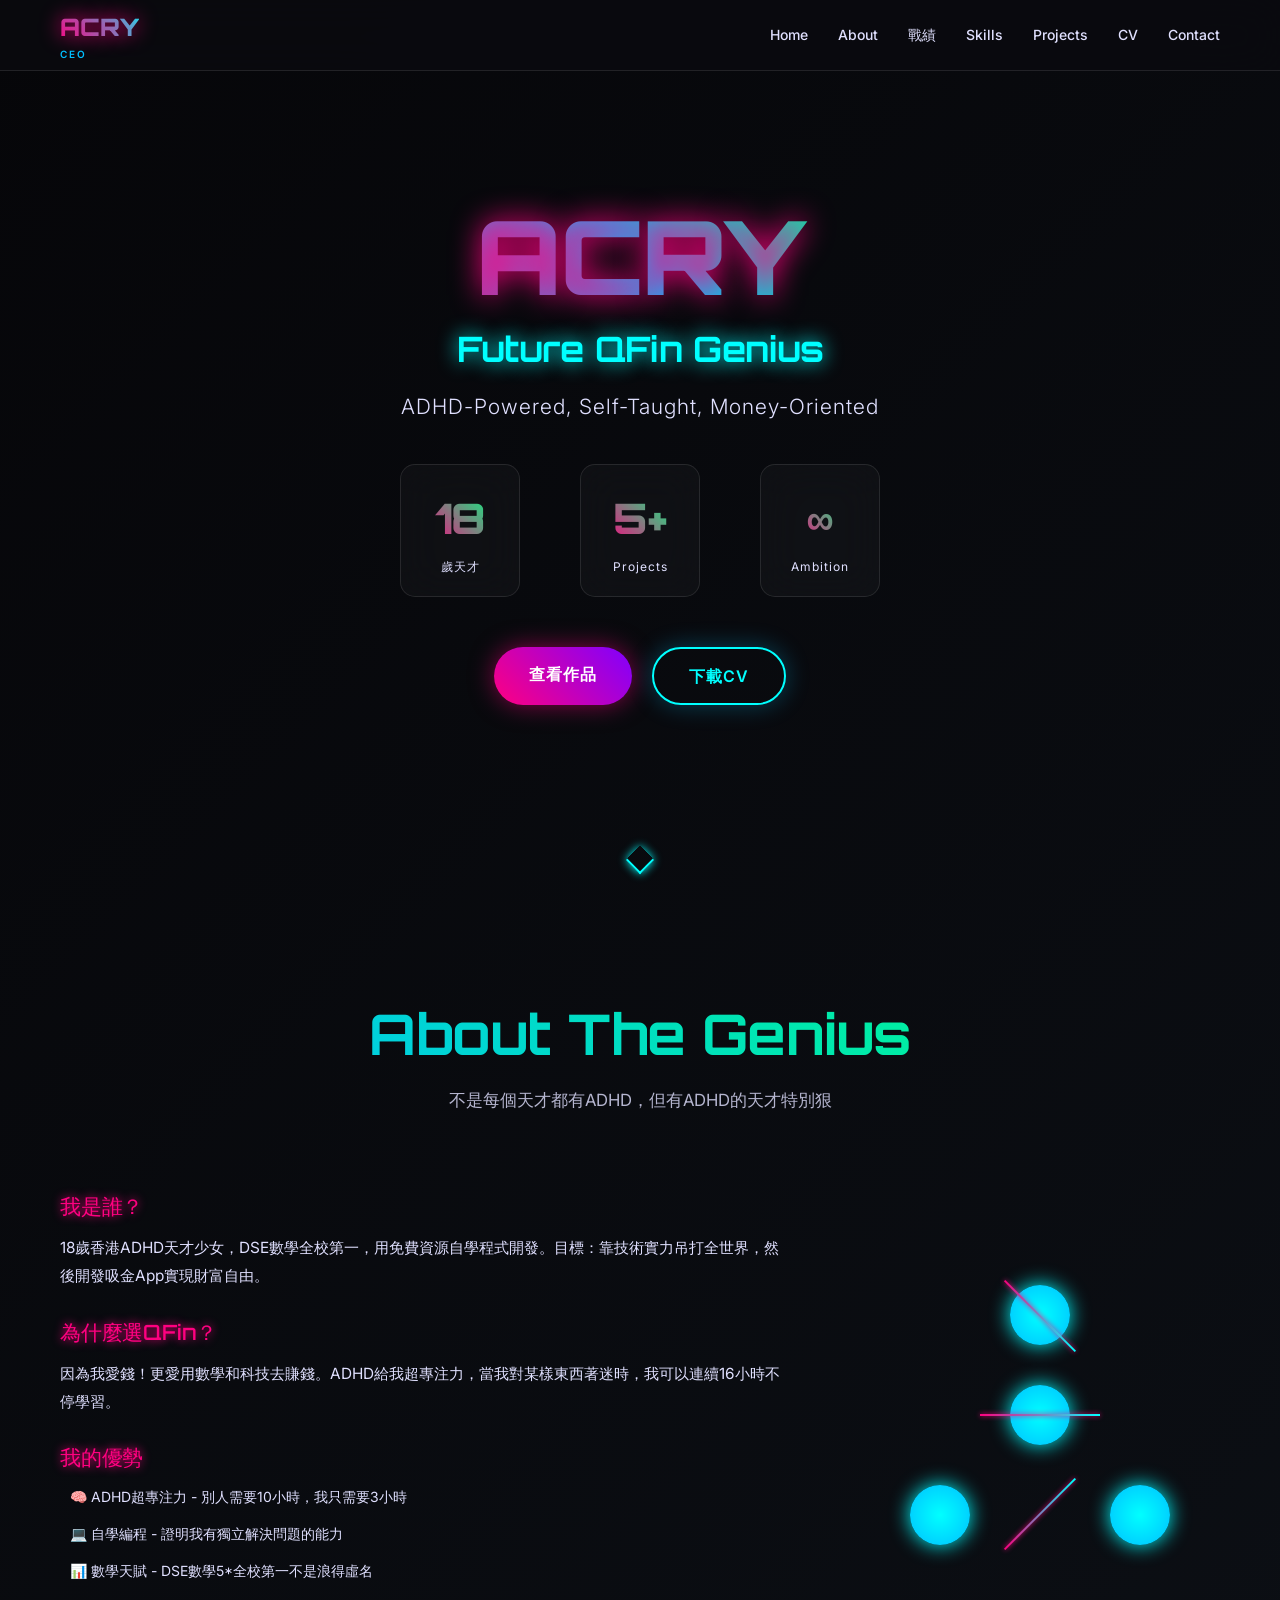
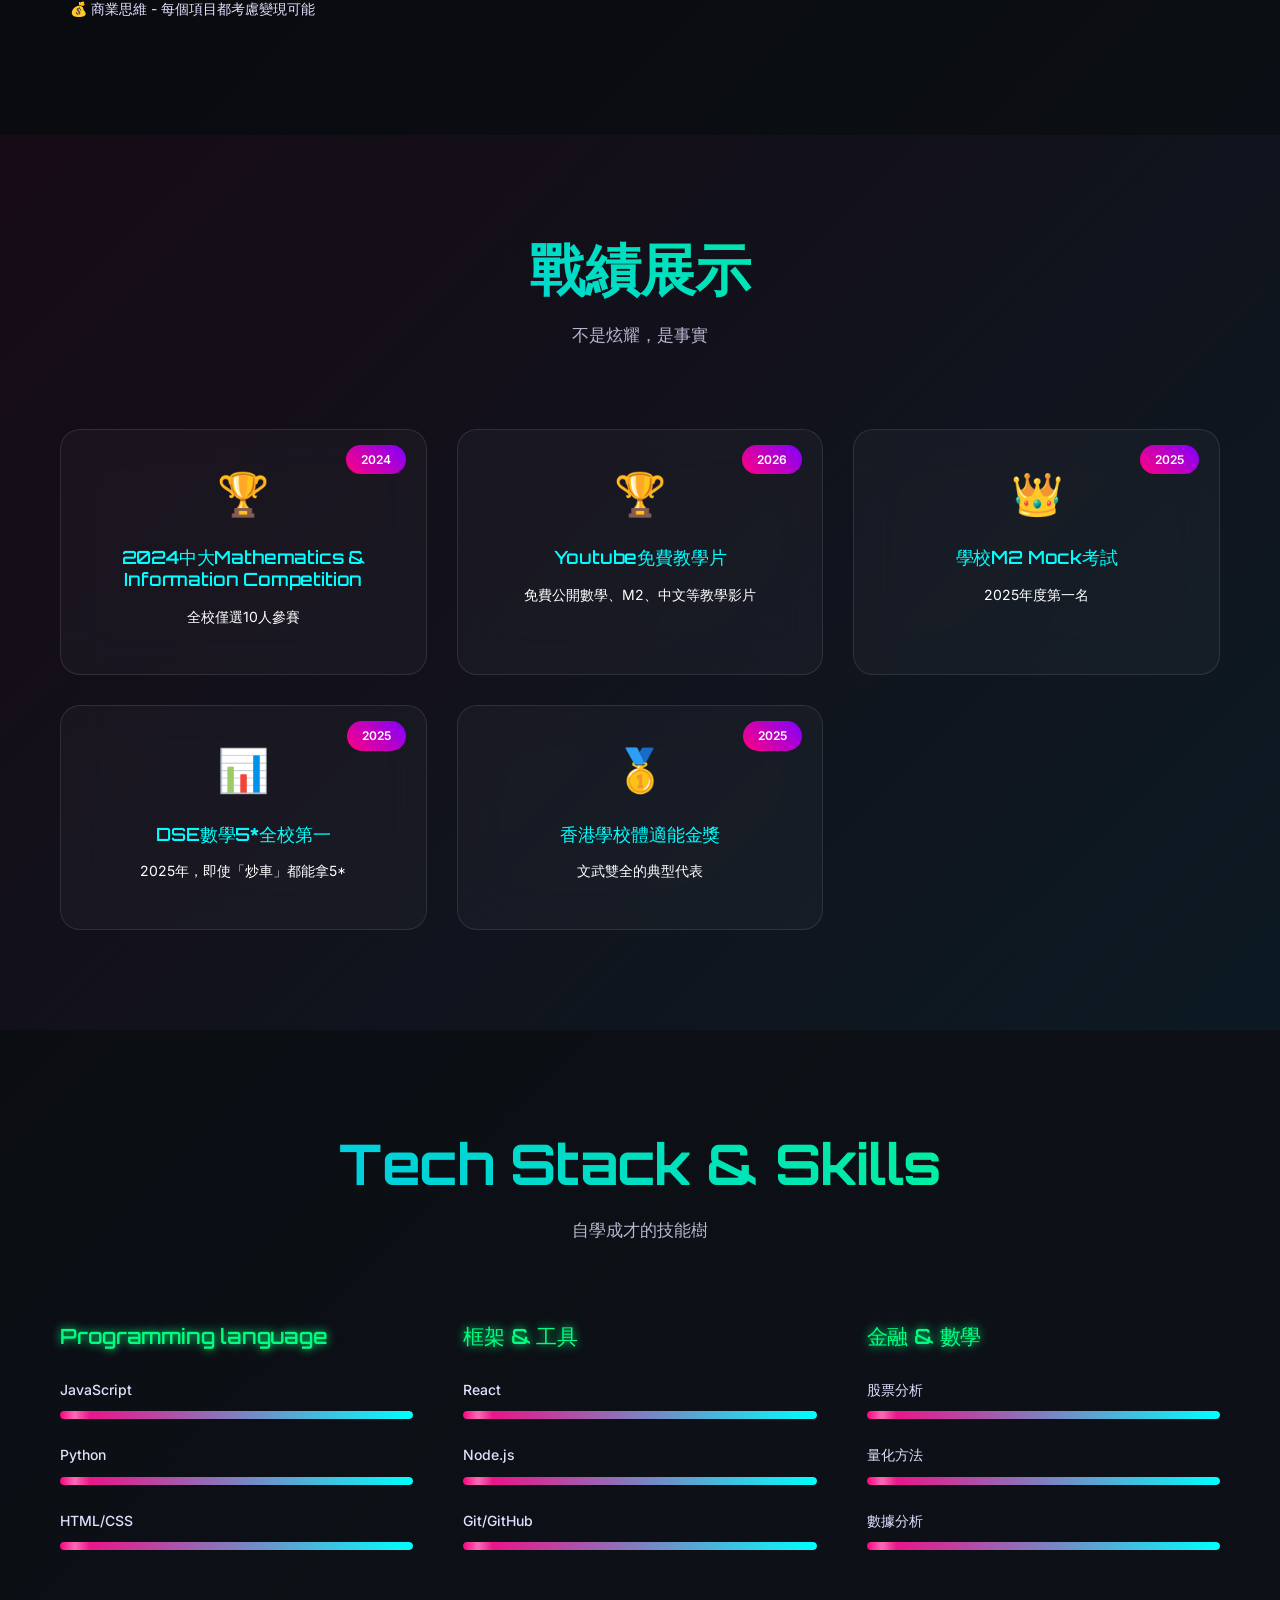
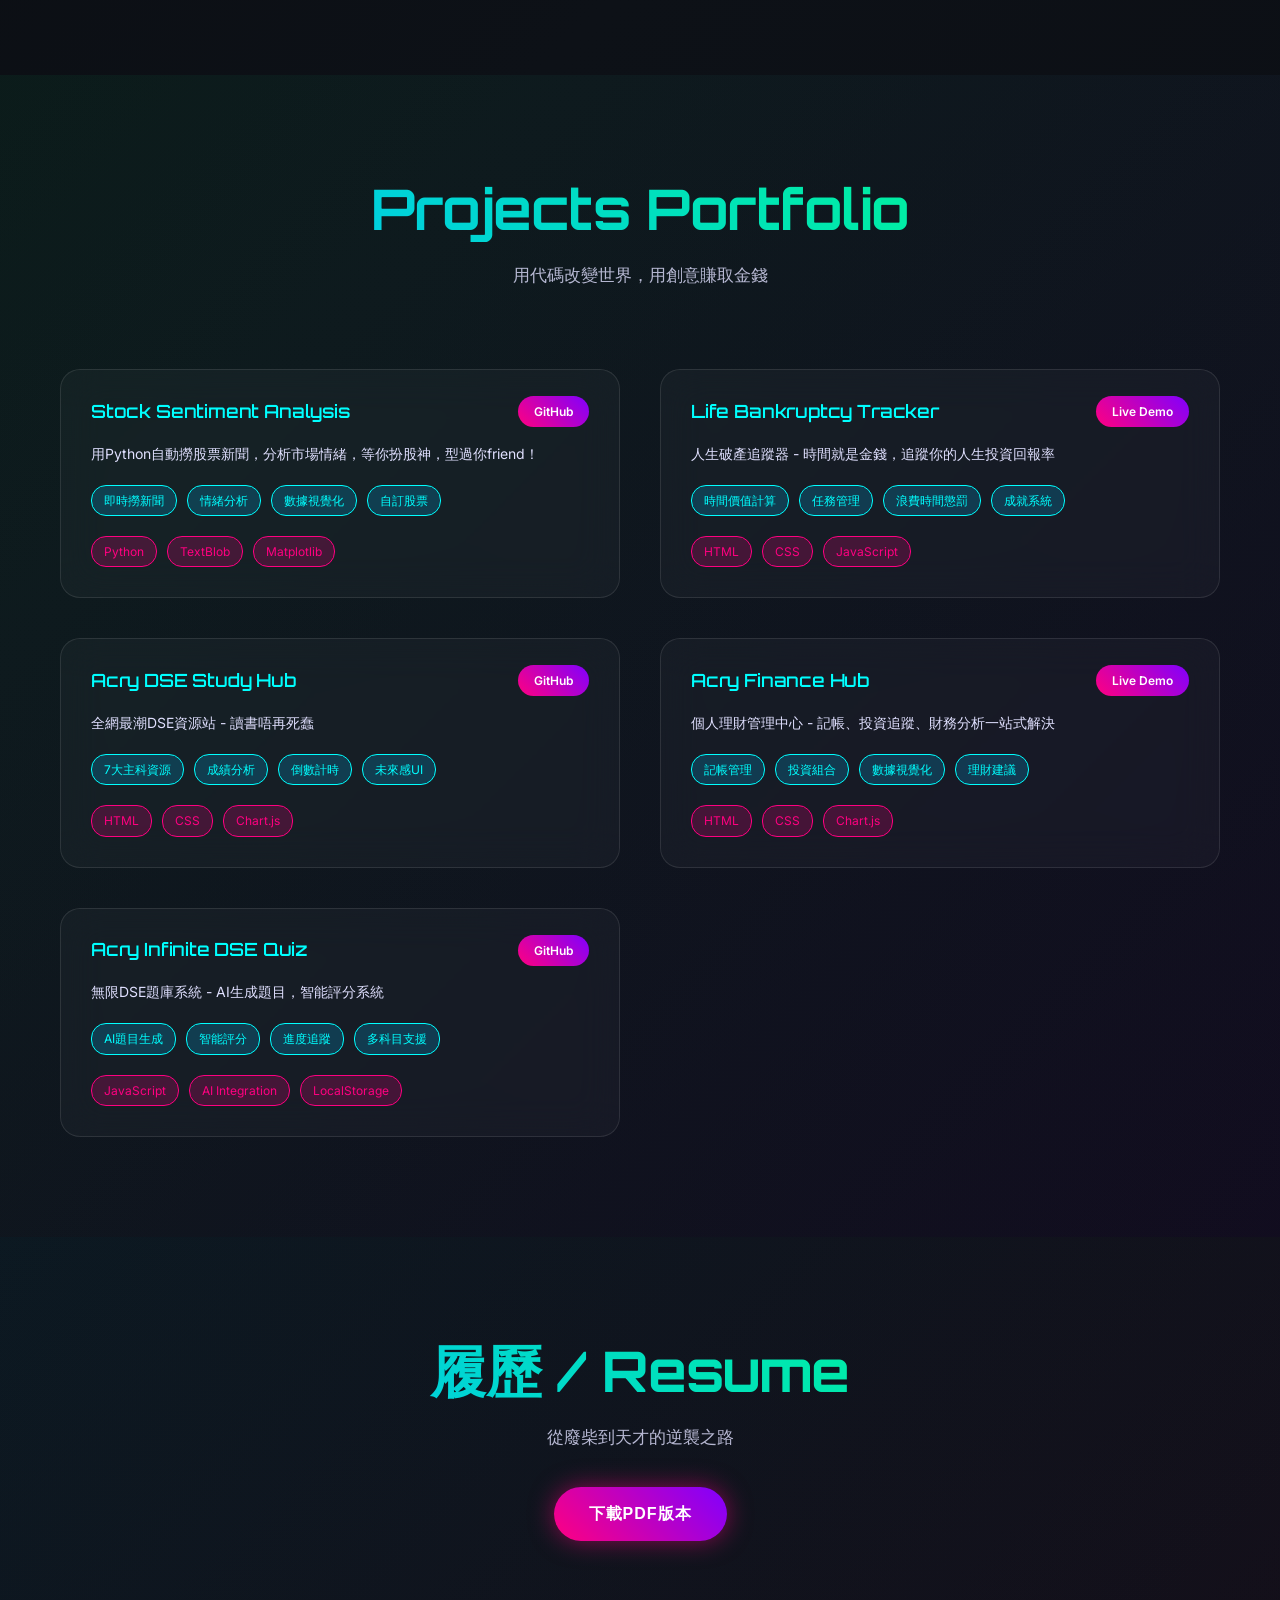
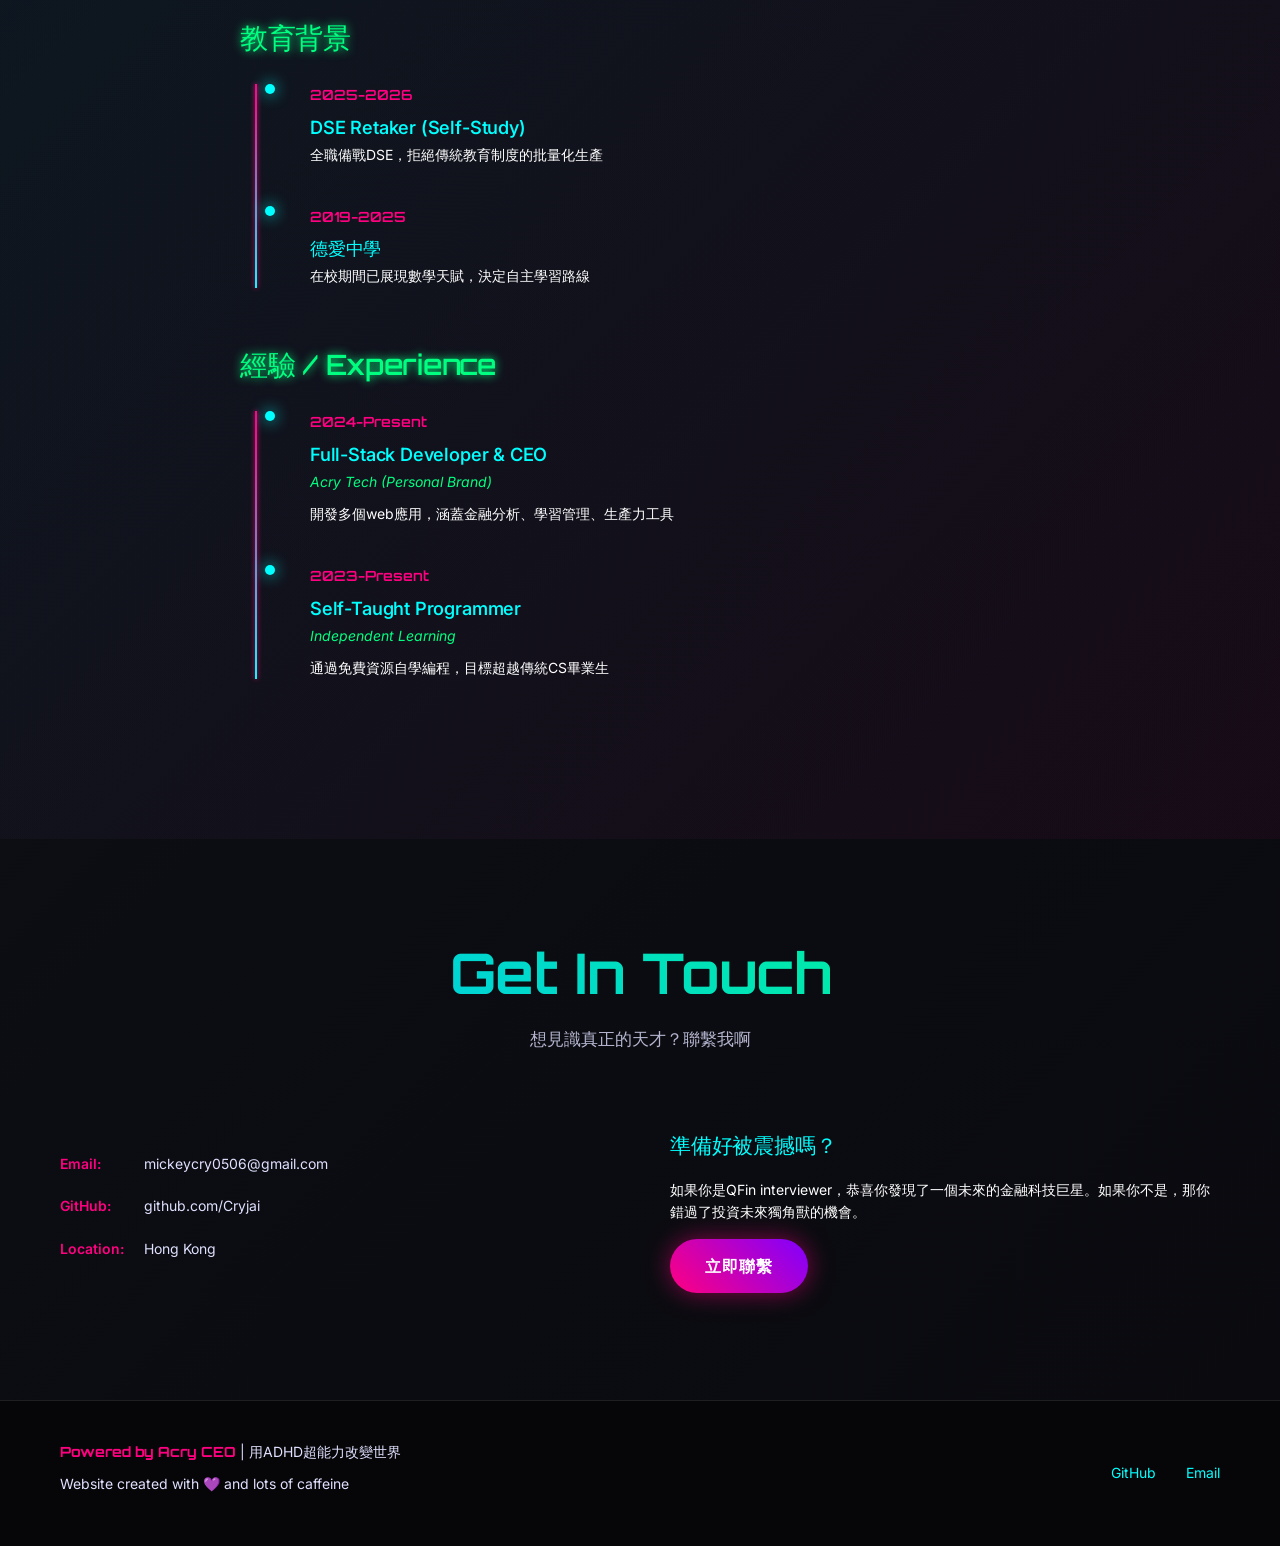
==== index.html @ 2b036c9c "Update index.html" ====
<!DOCTYPE html>
<html lang="zh-HK">
<head>
    <meta charset="UTF-8">
    <meta name="viewport" content="width=device-width, initial-scale=1.0">
    <title>Acry Cheng - M2 Calculus | QFin Genius | ADHD | polymath Portfolio</title>
    <link rel="stylesheet" href="style.css">
    <link href="https://fonts.googleapis.com/css2?family=Orbitron:wght@400;700;900&family=Inter:wght@300;400;500;600;700&display=swap" rel="stylesheet">
</head>
<body>
    <!-- Navigation -->
    <nav class="nav" id="nav">
        <div class="nav-container">
            <div class="nav-logo">
                <span class="logo-text">ACRY</span>
                <span class="logo-subtitle">CEO</span>
            </div>
            <ul class="nav-menu" id="nav-menu">
                <li><a href="#home" class="nav-link">Home</a></li>
                <li><a href="#about" class="nav-link">About</a></li>
                <li><a href="#achievements" class="nav-link">戰績</a></li>
                <li><a href="#skills" class="nav-link">Skills</a></li>
                <li><a href="#projects" class="nav-link">Projects</a></li>
                <li><a href="#cv" class="nav-link">CV</a></li>
                <li><a href="#contact" class="nav-link">Contact</a></li>
            </ul>
            <div class="hamburger" id="hamburger">
                <span></span>
                <span></span>
                <span></span>
            </div>
        </div>
    </nav>

    <!-- Hero Section -->
    <section id="home" class="hero">
        <div class="hero-background">
            <div class="matrix-bg" id="matrix-bg"></div>
            <div class="glow-orb glow-orb-1"></div>
            <div class="glow-orb glow-orb-2"></div>
            <div class="glow-orb glow-orb-3"></div>
        </div>
        <div class="hero-content">
            <h1 class="hero-title">
                <span class="title-line">ACRY</span>
                <span class="title-subtitle">Future QFin Genius</span>
            </h1>
            <p class="hero-subtitle">ADHD-Powered, Self-Taught, Money-Oriented</p>
            <div class="hero-stats">
                <div class="stat">
                    <span class="stat-number">18</span>
                    <span class="stat-label">歲天才</span>
                </div>
                <div class="stat">
                    <span class="stat-number">5+</span>
                    <span class="stat-label">Projects</span>
                </div>
                <div class="stat">
                    <span class="stat-number">∞</span>
                    <span class="stat-label">Ambition</span>
                </div>
            </div>
            <div class="hero-cta">
                <a href="#projects" class="btn btn-primary">查看作品</a>
                <a href="#cv" class="btn btn-secondary">下載CV</a>
            </div>
        </div>
        <div class="scroll-indicator">
            <div class="scroll-arrow"></div>
        </div>
    </section>

    <!-- About Me Section -->
    <section id="about" class="about">
        <div class="container">
            <div class="section-header">
                <h2 class="section-title">About The Genius</h2>
                <p class="section-subtitle">不是每個天才都有ADHD，但有ADHD的天才特別狠</p>
            </div>
            <div class="about-grid">
                <div class="about-text">
                    <h3>我是誰？</h3>
                    <p>18歲香港ADHD天才少女，DSE數學全校第一，用免費資源自學程式開發。目標：靠技術實力吊打全世界，然後開發吸金App實現財富自由。</p>
                    
                    <h3>為什麼選QFin？</h3>
                    <p>因為我愛錢！更愛用數學和科技去賺錢。ADHD給我超專注力，當我對某樣東西著迷時，我可以連續16小時不停學習。</p>
                    
                    <h3>我的優勢</h3>
                    <ul class="advantage-list">
                        <li>🧠 ADHD超專注力 - 別人需要10小時，我只需要3小時</li>
                        <li>💻 自學編程 - 證明我有獨立解決問題的能力</li>
                        <li>📊 數學天賦 - DSE數學5*全校第一不是浪得虛名</li>
                        <li>💰 商業思維 - 每個項目都考慮變現可能</li>
                    </ul>
                </div>
                <div class="about-visual">
                    <div class="neural-network">
                        <div class="node node-1"></div>
                        <div class="node node-2"></div>
                        <div class="node node-3"></div>
                        <div class="node node-4"></div>
                        <div class="connection con-1"></div>
                        <div class="connection con-2"></div>
                        <div class="connection con-3"></div>
                    </div>
                </div>
            </div>
        </div>
    </section>

    <!-- Achievements Section -->
    <section id="achievements" class="achievements">
        <div class="container">
            <div class="section-header">
                <h2 class="section-title">戰績展示</h2>
                <p class="section-subtitle">不是炫耀，是事實</p>
            </div>
            <div class="achievements-grid">
                <div class="achievement-card">
                    <div class="achievement-icon">🏆</div>
                    <h3>2024中大Mathematics & Information Competition</h3>
                    <p>全校僅選10人參賽</p>
                    <span class="achievement-year">2024</span>
                </div>
<div class="achievement-card">
                    <div class="achievement-icon">🏆</div>
                    <h3>Youtube免費教學片</h3>
                    <p>免費公開數學、M2、中文等教學影片</p>
                    <span class="achievement-year">2026</span>
                </div>
                <div class="achievement-card">
                    <div class="achievement-icon">👑</div>
                    <h3>學校M2 Mock考試</h3>
                    <p>2025年度第一名</p>
                    <span class="achievement-year">2025</span>
                </div>
                <div class="achievement-card">
                    <div class="achievement-icon">📊</div>
                    <h3>DSE數學5*全校第一</h3>
                    <p>2025年，即使「炒車」都能拿5*</p>
                    <span class="achievement-year">2025</span>
                </div>
                <div class="achievement-card">
                    <div class="achievement-icon">🥇</div>
                    <h3>香港學校體適能金獎</h3>
                    <p>文武雙全的典型代表</p>
                    <span class="achievement-year">2025</span>
                </div>
            </div>
        </div>
    </section>

    <!-- Skills Section -->
    <section id="skills" class="skills">
        <div class="container">
            <div class="section-header">
                <h2 class="section-title">Tech Stack & Skills</h2>
                <p class="section-subtitle">自學成才的技能樹</p>
            </div>
            <div class="skills-grid">
                <div class="skill-category">
                    <h3>Programming language</h3>
                    <div class="skill-list">
                        <div class="skill-item">
                            <span class="skill-name">JavaScript</span>
                            <div class="skill-bar">
                                <div class="skill-progress" data-progress="90"></div>
                            </div>
                        </div>
                        <div class="skill-item">
                            <span class="skill-name">Python</span>
                            <div class="skill-bar">
                                <div class="skill-progress" data-progress="85"></div>
                            </div>
                        </div>
                        <div class="skill-item">
                            <span class="skill-name">HTML/CSS</span>
                            <div class="skill-bar">
                                <div class="skill-progress" data-progress="95"></div>
                            </div>
                        </div>
                    </div>
                </div>
                <div class="skill-category">
                    <h3>框架 & 工具</h3>
                    <div class="skill-list">
                        <div class="skill-item">
                            <span class="skill-name">React</span>
                            <div class="skill-bar">
                                <div class="skill-progress" data-progress="80"></div>
                            </div>
                        </div>
                        <div class="skill-item">
                            <span class="skill-name">Node.js</span>
                            <div class="skill-bar">
                                <div class="skill-progress" data-progress="75"></div>
                            </div>
                        </div>
                        <div class="skill-item">
                            <span class="skill-name">Git/GitHub</span>
                            <div class="skill-bar">
                                <div class="skill-progress" data-progress="90"></div>
                            </div>
                        </div>
                    </div>
                </div>
                <div class="skill-category">
                    <h3>金融 & 數學</h3>
                    <div class="skill-list">
                        <div class="skill-item">
                            <span class="skill-name">股票分析</span>
                            <div class="skill-bar">
                                <div class="skill-progress" data-progress="85"></div>
                            </div>
                        </div>
                        <div class="skill-item">
                            <span class="skill-name">量化方法</span>
                            <div class="skill-bar">
                                <div class="skill-progress" data-progress="80"></div>
                            </div>
                        </div>
                        <div class="skill-item">
                            <span class="skill-name">數據分析</span>
                            <div class="skill-bar">
                                <div class="skill-progress" data-progress="88"></div>
                            </div>
                        </div>
                    </div>
                </div>
            </div>
        </div>
    </section>

    <!-- Projects Section -->
    <section id="projects" class="projects">
        <div class="container">
            <div class="section-header">
                <h2 class="section-title">Projects Portfolio</h2>
                <p class="section-subtitle">用代碼改變世界，用創意賺取金錢</p>
            </div>
            <div class="projects-grid">
                <div class="project-card">
                    <div class="project-header">
                        <h3>Stock Sentiment Analysis</h3>
                        <div class="project-links">
                            <a href="https://github.com/Cryjai/stock-sentiment-analysis" target="_blank" class="project-link">GitHub</a>
                        </div>
                    </div>
                    <p class="project-description">用Python自動撈股票新聞，分析市場情緒，等你扮股神，型過你friend！</p>
                    <div class="project-features">
                        <span class="feature">即時撈新聞</span>
                        <span class="feature">情緒分析</span>
                        <span class="feature">數據視覺化</span>
                        <span class="feature">自訂股票</span>
                    </div>
                    <div class="project-tech">
                        <span class="tech-tag">Python</span>
                        <span class="tech-tag">TextBlob</span>
                        <span class="tech-tag">Matplotlib</span>
                    </div>
                </div>

                <div class="project-card">
                    <div class="project-header">
                        <h3>Life Bankruptcy Tracker</h3>
                        <div class="project-links">
                            <a href="https://cryjai.github.io/life-bankruptcy-trackor/" target="_blank" class="project-link">Live Demo</a>
                        </div>
                    </div>
                    <p class="project-description">人生破產追蹤器 - 時間就是金錢，追蹤你的人生投資回報率</p>
                    <div class="project-features">
                        <span class="feature">時間價值計算</span>
                        <span class="feature">任務管理</span>
                        <span class="feature">浪費時間懲罰</span>
                        <span class="feature">成就系統</span>
                    </div>
                    <div class="project-tech">
                        <span class="tech-tag">HTML</span>
                        <span class="tech-tag">CSS</span>
                        <span class="tech-tag">JavaScript</span>
                    </div>
                </div>

                <div class="project-card">
                    <div class="project-header">
                        <h3>Acry DSE Study Hub</h3>
                        <div class="project-links">
                            <a href="https://github.com/Cryjai/banana-mood/" target="_blank" class="project-link">GitHub</a>
                        </div>
                    </div>
                    <p class="project-description">全網最潮DSE資源站 - 讀書唔再死蠢</p>
                    <div class="project-features">
                        <span class="feature">7大主科資源</span>
                        <span class="feature">成績分析</span>
                        <span class="feature">倒數計時</span>
                        <span class="feature">未來感UI</span>
                    </div>
                    <div class="project-tech">
                        <span class="tech-tag">HTML</span>
                        <span class="tech-tag">CSS</span>
                        <span class="tech-tag">Chart.js</span>
                    </div>
                </div>

                <div class="project-card">
                    <div class="project-header">
                        <h3>Acry Finance Hub</h3>
                        <div class="project-links">
                            <a href="https://cryjai.github.io/acry-finance-hub/#" target="_blank" class="project-link">Live Demo</a>
                        </div>
                    </div>
                    <p class="project-description">個人理財管理中心 - 記帳、投資追蹤、財務分析一站式解決</p>
                    <div class="project-features">
                        <span class="feature">記帳管理</span>
                        <span class="feature">投資組合</span>
                        <span class="feature">數據視覺化</span>
                        <span class="feature">理財建議</span>
                    </div>
                    <div class="project-tech">
                        <span class="tech-tag">HTML</span>
                        <span class="tech-tag">CSS</span>
                        <span class="tech-tag">Chart.js</span>
                    </div>
                </div>

                <div class="project-card">
                    <div class="project-header">
                        <h3>Acry Infinite DSE Quiz</h3>
                        <div class="project-links">
                            <a href="https://github.com/Cryjai/acry-infinite-dse-quiz" target="_blank" class="project-link">GitHub</a>
                        </div>
                    </div>
                    <p class="project-description">無限DSE題庫系統 - AI生成題目，智能評分系統</p>
                    <div class="project-features">
                        <span class="feature">AI題目生成</span>
                        <span class="feature">智能評分</span>
                        <span class="feature">進度追蹤</span>
                        <span class="feature">多科目支援</span>
                    </div>
                    <div class="project-tech">
                        <span class="tech-tag">JavaScript</span>
                        <span class="tech-tag">AI Integration</span>
                        <span class="tech-tag">LocalStorage</span>
                    </div>
                </div>
            </div>
        </div>
    </section>

    <!-- CV Section -->
    <section id="cv" class="cv">
        <div class="container">
            <div class="section-header">
                <h2 class="section-title">履歷 / Resume</h2>
                <p class="section-subtitle">從廢柴到天才的逆襲之路</p>
                <button class="btn btn-primary download-cv">下載PDF版本</button>
            </div>
            <div class="cv-content">
                <div class="cv-section">
                    <h3>教育背景</h3>
                    <div class="timeline">
                        <div class="timeline-item">
                            <div class="timeline-date">2025-2026</div>
                            <div class="timeline-content">
                                <h4>DSE Retaker (Self-Study)</h4>
                                <p>全職備戰DSE，拒絕傳統教育制度的批量化生產</p>
                            </div>
                        </div>
                        <div class="timeline-item">
                            <div class="timeline-date">2019-2025</div>
                            <div class="timeline-content">
                                <h4>德愛中學</h4>
                                <p>在校期間已展現數學天賦，決定自主學習路線</p>
                            </div>
                        </div>
                    </div>
                </div>

                <div class="cv-section">
                    <h3>經驗 / Experience</h3>
                    <div class="timeline">
                        <div class="timeline-item">
                            <div class="timeline-date">2024-Present</div>
                            <div class="timeline-content">
                                <h4>Full-Stack Developer & CEO</h4>
                                <p class="company">Acry Tech (Personal Brand)</p>
                                <p>開發多個web應用，涵蓋金融分析、學習管理、生產力工具</p>
                            </div>
                        </div>
                        <div class="timeline-item">
                            <div class="timeline-date">2023-Present</div>
                            <div class="timeline-content">
                                <h4>Self-Taught Programmer</h4>
                                <p class="company">Independent Learning</p>
                                <p>通過免費資源自學編程，目標超越傳統CS畢業生</p>
                            </div>
                        </div>
                    </div>
                </div>
            </div>
        </div>
    </section>

    <!-- Contact Section -->
    <section id="contact" class="contact">
        <div class="container">
            <div class="section-header">
                <h2 class="section-title">Get In Touch</h2>
                <p class="section-subtitle">想見識真正的天才？聯繫我啊</p>
            </div>
            <div class="contact-content">
                <div class="contact-info">
                    <div class="contact-item">
                        <span class="contact-label">Email:</span>
                        <a href="mailto:mickeycry0506@gmail.com" class="contact-value">mickeycry0506@gmail.com</a>
                    </div>
                    <div class="contact-item">
                        <span class="contact-label">GitHub:</span>
                        <a href="https://github.com/Cryjai" target="_blank" class="contact-value">github.com/Cryjai</a>
                    </div>
                    <div class="contact-item">
                        <span class="contact-label">Location:</span>
                        <span class="contact-value">Hong Kong</span>
                    </div>
                </div>
                <div class="contact-cta">
                    <h3>準備好被震撼嗎？</h3>
                    <p>如果你是QFin interviewer，恭喜你發現了一個未來的金融科技巨星。如果你不是，那你錯過了投資未來獨角獸的機會。</p>
                    <a href="mailto:mickeycry0506@gmail.com" class="btn btn-primary">立即聯繫</a>
                </div>
            </div>
        </div>
    </section>

    <!-- Footer -->
    <footer class="footer">
        <div class="container">
            <div class="footer-content">
                <div class="footer-text">
                    <p><strong>Powered by Acry CEO</strong> | 用ADHD超能力改變世界</p>
                    <p>Website created with 💜 and lots of caffeine</p>
                </div>
                <div class="footer-links">
                    <a href="https://github.com/Cryjai" target="_blank">GitHub</a>
                    <a href="mailto:mickeycry0506@gmail.com">Email</a>
                </div>
            </div>
        </div>
    </footer>

    <script src="app.js"></script>
</body>
</html>
---- style.css ----
:root {
  /* Primitive Color Tokens */
  --color-white: rgba(255, 255, 255, 1);
  --color-black: rgba(0, 0, 0, 1);
  --color-cream-50: rgba(252, 252, 249, 1);
  --color-cream-100: rgba(255, 255, 253, 1);
  --color-gray-200: rgba(245, 245, 245, 1);
  --color-gray-300: rgba(167, 169, 169, 1);
  --color-gray-400: rgba(119, 124, 124, 1);
  --color-slate-500: rgba(98, 108, 113, 1);
  --color-brown-600: rgba(94, 82, 64, 1);
  --color-charcoal-700: rgba(31, 33, 33, 1);
  --color-charcoal-800: rgba(38, 40, 40, 1);
  --color-slate-900: rgba(19, 52, 59, 1);
  --color-teal-300: rgba(50, 184, 198, 1);
  --color-teal-400: rgba(45, 166, 178, 1);
  --color-teal-500: rgba(33, 128, 141, 1);
  --color-teal-600: rgba(29, 116, 128, 1);
  --color-teal-700: rgba(26, 104, 115, 1);
  --color-teal-800: rgba(41, 150, 161, 1);
  --color-red-400: rgba(255, 84, 89, 1);
  --color-red-500: rgba(192, 21, 47, 1);
  --color-orange-400: rgba(230, 129, 97, 1);
  --color-orange-500: rgba(168, 75, 47, 1);

  /* RGB versions for opacity control */
  --color-brown-600-rgb: 94, 82, 64;
  --color-teal-500-rgb: 33, 128, 141;
  --color-slate-900-rgb: 19, 52, 59;
  --color-slate-500-rgb: 98, 108, 113;
  --color-red-500-rgb: 192, 21, 47;
  --color-red-400-rgb: 255, 84, 89;
  --color-orange-500-rgb: 168, 75, 47;
  --color-orange-400-rgb: 230, 129, 97;

  /* Background color tokens (Light Mode) */
  --color-bg-1: rgba(59, 130, 246, 0.08); /* Light blue */
  --color-bg-2: rgba(245, 158, 11, 0.08); /* Light yellow */
  --color-bg-3: rgba(34, 197, 94, 0.08); /* Light green */
  --color-bg-4: rgba(239, 68, 68, 0.08); /* Light red */
  --color-bg-5: rgba(147, 51, 234, 0.08); /* Light purple */
  --color-bg-6: rgba(249, 115, 22, 0.08); /* Light orange */
  --color-bg-7: rgba(236, 72, 153, 0.08); /* Light pink */
  --color-bg-8: rgba(6, 182, 212, 0.08); /* Light cyan */

  /* Semantic Color Tokens (Light Mode) */
  --color-background: var(--color-cream-50);
  --color-surface: var(--color-cream-100);
  --color-text: var(--color-slate-900);
  --color-text-secondary: var(--color-slate-500);
  --color-primary: var(--color-teal-500);
  --color-primary-hover: var(--color-teal-600);
  --color-primary-active: var(--color-teal-700);
  --color-secondary: rgba(var(--color-brown-600-rgb), 0.12);
  --color-secondary-hover: rgba(var(--color-brown-600-rgb), 0.2);
  --color-secondary-active: rgba(var(--color-brown-600-rgb), 0.25);
  --color-border: rgba(var(--color-brown-600-rgb), 0.2);
  --color-btn-primary-text: var(--color-cream-50);
  --color-card-border: rgba(var(--color-brown-600-rgb), 0.12);
  --color-card-border-inner: rgba(var(--color-brown-600-rgb), 0.12);
  --color-error: var(--color-red-500);
  --color-success: var(--color-teal-500);
  --color-warning: var(--color-orange-500);
  --color-info: var(--color-slate-500);
  --color-focus-ring: rgba(var(--color-teal-500-rgb), 0.4);
  --color-select-caret: rgba(var(--color-slate-900-rgb), 0.8);

  /* Common style patterns */
  --focus-ring: 0 0 0 3px var(--color-focus-ring);
  --focus-outline: 2px solid var(--color-primary);
  --status-bg-opacity: 0.15;
  --status-border-opacity: 0.25;
  --select-caret-light: url("data:image/svg+xml,%3Csvg xmlns='http://www.w3.org/2000/svg' width='16' height='16' viewBox='0 0 24 24' fill='none' stroke='%23134252' stroke-width='2' stroke-linecap='round' stroke-linejoin='round'%3E%3Cpolyline points='6 9 12 15 18 9'%3E%3C/polyline%3E%3C/svg%3E");
  --select-caret-dark: url("data:image/svg+xml,%3Csvg xmlns='http://www.w3.org/2000/svg' width='16' height='16' viewBox='0 0 24 24' fill='none' stroke='%23f5f5f5' stroke-width='2' stroke-linecap='round' stroke-linejoin='round'%3E%3Cpolyline points='6 9 12 15 18 9'%3E%3C/polyline%3E%3C/svg%3E");

  /* RGB versions for opacity control */
  --color-success-rgb: 33, 128, 141;
  --color-error-rgb: 192, 21, 47;
  --color-warning-rgb: 168, 75, 47;
  --color-info-rgb: 98, 108, 113;

  /* Typography */
  --font-family-base: "FKGroteskNeue", "Geist", "Inter", -apple-system,
    BlinkMacSystemFont, "Segoe UI", Roboto, sans-serif;
  --font-family-mono: "Berkeley Mono", ui-monospace, SFMono-Regular, Menlo,
    Monaco, Consolas, monospace;
  --font-size-xs: 11px;
  --font-size-sm: 12px;
  --font-size-base: 14px;
  --font-size-md: 14px;
  --font-size-lg: 16px;
  --font-size-xl: 18px;
  --font-size-2xl: 20px;
  --font-size-3xl: 24px;
  --font-size-4xl: 30px;
  --font-weight-normal: 400;
  --font-weight-medium: 500;
  --font-weight-semibold: 550;
  --font-weight-bold: 600;
  --line-height-tight: 1.2;
  --line-height-normal: 1.5;
  --letter-spacing-tight: -0.01em;

  /* Spacing */
  --space-0: 0;
  --space-1: 1px;
  --space-2: 2px;
  --space-4: 4px;
  --space-6: 6px;
  --space-8: 8px;
  --space-10: 10px;
  --space-12: 12px;
  --space-16: 16px;
  --space-20: 20px;
  --space-24: 24px;
  --space-32: 32px;

  /* Border Radius */
  --radius-sm: 6px;
  --radius-base: 8px;
  --radius-md: 10px;
  --radius-lg: 12px;
  --radius-full: 9999px;

  /* Shadows */
  --shadow-xs: 0 1px 2px rgba(0, 0, 0, 0.02);
  --shadow-sm: 0 1px 3px rgba(0, 0, 0, 0.04), 0 1px 2px rgba(0, 0, 0, 0.02);
  --shadow-md: 0 4px 6px -1px rgba(0, 0, 0, 0.04),
    0 2px 4px -1px rgba(0, 0, 0, 0.02);
  --shadow-lg: 0 10px 15px -3px rgba(0, 0, 0, 0.04),
    0 4px 6px -2px rgba(0, 0, 0, 0.02);
  --shadow-inset-sm: inset 0 1px 0 rgba(255, 255, 255, 0.15),
    inset 0 -1px 0 rgba(0, 0, 0, 0.03);

  /* Animation */
  --duration-fast: 150ms;
  --duration-normal: 250ms;
  --ease-standard: cubic-bezier(0.16, 1, 0.3, 1);

  /* Layout */
  --container-sm: 640px;
  --container-md: 768px;
  --container-lg: 1024px;
  --container-xl: 1280px;
}

/* Dark mode colors */
@media (prefers-color-scheme: dark) {
  :root {
    /* RGB versions for opacity control (Dark Mode) */
    --color-gray-400-rgb: 119, 124, 124;
    --color-teal-300-rgb: 50, 184, 198;
    --color-gray-300-rgb: 167, 169, 169;
    --color-gray-200-rgb: 245, 245, 245;

    /* Background color tokens (Dark Mode) */
    --color-bg-1: rgba(29, 78, 216, 0.15); /* Dark blue */
    --color-bg-2: rgba(180, 83, 9, 0.15); /* Dark yellow */
    --color-bg-3: rgba(21, 128, 61, 0.15); /* Dark green */
    --color-bg-4: rgba(185, 28, 28, 0.15); /* Dark red */
    --color-bg-5: rgba(107, 33, 168, 0.15); /* Dark purple */
    --color-bg-6: rgba(194, 65, 12, 0.15); /* Dark orange */
    --color-bg-7: rgba(190, 24, 93, 0.15); /* Dark pink */
    --color-bg-8: rgba(8, 145, 178, 0.15); /* Dark cyan */

    /* Semantic Color Tokens (Dark Mode) */
    --color-background: var(--color-charcoal-700);
    --color-surface: var(--color-charcoal-800);
    --color-text: var(--color-gray-200);
    --color-text-secondary: rgba(var(--color-gray-300-rgb), 0.7);
    --color-primary: var(--color-teal-300);
    --color-primary-hover: var(--color-teal-400);
    --color-primary-active: var(--color-teal-800);
    --color-secondary: rgba(var(--color-gray-400-rgb), 0.15);
    --color-secondary-hover: rgba(var(--color-gray-400-rgb), 0.25);
    --color-secondary-active: rgba(var(--color-gray-400-rgb), 0.3);
    --color-border: rgba(var(--color-gray-400-rgb), 0.3);
    --color-error: var(--color-red-400);
    --color-success: var(--color-teal-300);
    --color-warning: var(--color-orange-400);
    --color-info: var(--color-gray-300);
    --color-focus-ring: rgba(var(--color-teal-300-rgb), 0.4);
    --color-btn-primary-text: var(--color-slate-900);
    --color-card-border: rgba(var(--color-gray-400-rgb), 0.2);
    --color-card-border-inner: rgba(var(--color-gray-400-rgb), 0.15);
    --shadow-inset-sm: inset 0 1px 0 rgba(255, 255, 255, 0.1),
      inset 0 -1px 0 rgba(0, 0, 0, 0.15);
    --button-border-secondary: rgba(var(--color-gray-400-rgb), 0.2);
    --color-border-secondary: rgba(var(--color-gray-400-rgb), 0.2);
    --color-select-caret: rgba(var(--color-gray-200-rgb), 0.8);

    /* Common style patterns - updated for dark mode */
    --focus-ring: 0 0 0 3px var(--color-focus-ring);
    --focus-outline: 2px solid var(--color-primary);
    --status-bg-opacity: 0.15;
    --status-border-opacity: 0.25;
    --select-caret-light: url("data:image/svg+xml,%3Csvg xmlns='http://www.w3.org/2000/svg' width='16' height='16' viewBox='0 0 24 24' fill='none' stroke='%23134252' stroke-width='2' stroke-linecap='round' stroke-linejoin='round'%3E%3Cpolyline points='6 9 12 15 18 9'%3E%3C/polyline%3E%3C/svg%3E");
    --select-caret-dark: url("data:image/svg+xml,%3Csvg xmlns='http://www.w3.org/2000/svg' width='16' height='16' viewBox='0 0 24 24' fill='none' stroke='%23f5f5f5' stroke-width='2' stroke-linecap='round' stroke-linejoin='round'%3E%3Cpolyline points='6 9 12 15 18 9'%3E%3C/polyline%3E%3C/svg%3E");

    /* RGB versions for dark mode */
    --color-success-rgb: var(--color-teal-300-rgb);
    --color-error-rgb: var(--color-red-400-rgb);
    --color-warning-rgb: var(--color-orange-400-rgb);
    --color-info-rgb: var(--color-gray-300-rgb);
  }
}

/* Data attribute for manual theme switching */
[data-color-scheme="dark"] {
  /* RGB versions for opacity control (dark mode) */
  --color-gray-400-rgb: 119, 124, 124;
  --color-teal-300-rgb: 50, 184, 198;
  --color-gray-300-rgb: 167, 169, 169;
  --color-gray-200-rgb: 245, 245, 245;

  /* Colorful background palette - Dark Mode */
  --color-bg-1: rgba(29, 78, 216, 0.15); /* Dark blue */
  --color-bg-2: rgba(180, 83, 9, 0.15); /* Dark yellow */
  --color-bg-3: rgba(21, 128, 61, 0.15); /* Dark green */
  --color-bg-4: rgba(185, 28, 28, 0.15); /* Dark red */
  --color-bg-5: rgba(107, 33, 168, 0.15); /* Dark purple */
  --color-bg-6: rgba(194, 65, 12, 0.15); /* Dark orange */
  --color-bg-7: rgba(190, 24, 93, 0.15); /* Dark pink */
  --color-bg-8: rgba(8, 145, 178, 0.15); /* Dark cyan */

  /* Semantic Color Tokens (Dark Mode) */
  --color-background: var(--color-charcoal-700);
  --color-surface: var(--color-charcoal-800);
  --color-text: var(--color-gray-200);
  --color-text-secondary: rgba(var(--color-gray-300-rgb), 0.7);
  --color-primary: var(--color-teal-300);
  --color-primary-hover: var(--color-teal-400);
  --color-primary-active: var(--color-teal-800);
  --color-secondary: rgba(var(--color-gray-400-rgb), 0.15);
  --color-secondary-hover: rgba(var(--color-gray-400-rgb), 0.25);
  --color-secondary-active: rgba(var(--color-gray-400-rgb), 0.3);
  --color-border: rgba(var(--color-gray-400-rgb), 0.3);
  --color-error: var(--color-red-400);
  --color-success: var(--color-teal-300);
  --color-warning: var(--color-orange-400);
  --color-info: var(--color-gray-300);
  --color-focus-ring: rgba(var(--color-teal-300-rgb), 0.4);
  --color-btn-primary-text: var(--color-slate-900);
  --color-card-border: rgba(var(--color-gray-400-rgb), 0.15);
  --color-card-border-inner: rgba(var(--color-gray-400-rgb), 0.15);
  --shadow-inset-sm: inset 0 1px 0 rgba(255, 255, 255, 0.1),
    inset 0 -1px 0 rgba(0, 0, 0, 0.15);
  --color-border-secondary: rgba(var(--color-gray-400-rgb), 0.2);
  --color-select-caret: rgba(var(--color-gray-200-rgb), 0.8);

  /* Common style patterns - updated for dark mode */
  --focus-ring: 0 0 0 3px var(--color-focus-ring);
  --focus-outline: 2px solid var(--color-primary);
  --status-bg-opacity: 0.15;
  --status-border-opacity: 0.25;
  --select-caret-light: url("data:image/svg+xml,%3Csvg xmlns='http://www.w3.org/2000/svg' width='16' height='16' viewBox='0 0 24 24' fill='none' stroke='%23134252' stroke-width='2' stroke-linecap='round' stroke-linejoin='round'%3E%3Cpolyline points='6 9 12 15 18 9'%3E%3C/polyline%3E%3C/svg%3E");
  --select-caret-dark: url("data:image/svg+xml,%3Csvg xmlns='http://www.w3.org/2000/svg' width='16' height='16' viewBox='0 0 24 24' fill='none' stroke='%23f5f5f5' stroke-width='2' stroke-linecap='round' stroke-linejoin='round'%3E%3Cpolyline points='6 9 12 15 18 9'%3E%3C/polyline%3E%3C/svg%3E");

  /* RGB versions for dark mode */
  --color-success-rgb: var(--color-teal-300-rgb);
  --color-error-rgb: var(--color-red-400-rgb);
  --color-warning-rgb: var(--color-orange-400-rgb);
  --color-info-rgb: var(--color-gray-300-rgb);
}

[data-color-scheme="light"] {
  /* RGB versions for opacity control (light mode) */
  --color-brown-600-rgb: 94, 82, 64;
  --color-teal-500-rgb: 33, 128, 141;
  --color-slate-900-rgb: 19, 52, 59;

  /* Semantic Color Tokens (Light Mode) */
  --color-background: var(--color-cream-50);
  --color-surface: var(--color-cream-100);
  --color-text: var(--color-slate-900);
  --color-text-secondary: var(--color-slate-500);
  --color-primary: var(--color-teal-500);
  --color-primary-hover: var(--color-teal-600);
  --color-primary-active: var(--color-teal-700);
  --color-secondary: rgba(var(--color-brown-600-rgb), 0.12);
  --color-secondary-hover: rgba(var(--color-brown-600-rgb), 0.2);
  --color-secondary-active: rgba(var(--color-brown-600-rgb), 0.25);
  --color-border: rgba(var(--color-brown-600-rgb), 0.2);
  --color-btn-primary-text: var(--color-cream-50);
  --color-card-border: rgba(var(--color-brown-600-rgb), 0.12);
  --color-card-border-inner: rgba(var(--color-brown-600-rgb), 0.12);
  --color-error: var(--color-red-500);
  --color-success: var(--color-teal-500);
  --color-warning: var(--color-orange-500);
  --color-info: var(--color-slate-500);
  --color-focus-ring: rgba(var(--color-teal-500-rgb), 0.4);

  /* RGB versions for light mode */
  --color-success-rgb: var(--color-teal-500-rgb);
  --color-error-rgb: var(--color-red-500-rgb);
  --color-warning-rgb: var(--color-orange-500-rgb);
  --color-info-rgb: var(--color-slate-500-rgb);
}

/* Base styles */
html {
  font-size: var(--font-size-base);
  font-family: var(--font-family-base);
  line-height: var(--line-height-normal);
  color: var(--color-text);
  background-color: var(--color-background);
  -webkit-font-smoothing: antialiased;
  box-sizing: border-box;
}

body {
  margin: 0;
  padding: 0;
}

*,
*::before,
*::after {
  box-sizing: inherit;
}

/* Typography */
h1,
h2,
h3,
h4,
h5,
h6 {
  margin: 0;
  font-weight: var(--font-weight-semibold);
  line-height: var(--line-height-tight);
  color: var(--color-text);
  letter-spacing: var(--letter-spacing-tight);
}

h1 {
  font-size: var(--font-size-4xl);
}
h2 {
  font-size: var(--font-size-3xl);
}
h3 {
  font-size: var(--font-size-2xl);
}
h4 {
  font-size: var(--font-size-xl);
}
h5 {
  font-size: var(--font-size-lg);
}
h6 {
  font-size: var(--font-size-md);
}

p {
  margin: 0 0 var(--space-16) 0;
}

a {
  color: var(--color-primary);
  text-decoration: none;
  transition: color var(--duration-fast) var(--ease-standard);
}

a:hover {
  color: var(--color-primary-hover);
}

code,
pre {
  font-family: var(--font-family-mono);
  font-size: calc(var(--font-size-base) * 0.95);
  background-color: var(--color-secondary);
  border-radius: var(--radius-sm);
}

code {
  padding: var(--space-1) var(--space-4);
}

pre {
  padding: var(--space-16);
  margin: var(--space-16) 0;
  overflow: auto;
  border: 1px solid var(--color-border);
}

pre code {
  background: none;
  padding: 0;
}

/* Buttons */
.btn {
  display: inline-flex;
  align-items: center;
  justify-content: center;
  padding: var(--space-8) var(--space-16);
  border-radius: var(--radius-base);
  font-size: var(--font-size-base);
  font-weight: 500;
  line-height: 1.5;
  cursor: pointer;
  transition: all var(--duration-normal) var(--ease-standard);
  border: none;
  text-decoration: none;
  position: relative;
}

.btn:focus-visible {
  outline: none;
  box-shadow: var(--focus-ring);
}

.btn--primary {
  background: var(--color-primary);
  color: var(--color-btn-primary-text);
}

.btn--primary:hover {
  background: var(--color-primary-hover);
}

.btn--primary:active {
  background: var(--color-primary-active);
}

.btn--secondary {
  background: var(--color-secondary);
  color: var(--color-text);
}

.btn--secondary:hover {
  background: var(--color-secondary-hover);
}

.btn--secondary:active {
  background: var(--color-secondary-active);
}

.btn--outline {
  background: transparent;
  border: 1px solid var(--color-border);
  color: var(--color-text);
}

.btn--outline:hover {
  background: var(--color-secondary);
}

.btn--sm {
  padding: var(--space-4) var(--space-12);
  font-size: var(--font-size-sm);
  border-radius: var(--radius-sm);
}

.btn--lg {
  padding: var(--space-10) var(--space-20);
  font-size: var(--font-size-lg);
  border-radius: var(--radius-md);
}

.btn--full-width {
  width: 100%;
}

.btn:disabled {
  opacity: 0.5;
  cursor: not-allowed;
}

/* Form elements */
.form-control {
  display: block;
  width: 100%;
  padding: var(--space-8) var(--space-12);
  font-size: var(--font-size-md);
  line-height: 1.5;
  color: var(--color-text);
  background-color: var(--color-surface);
  border: 1px solid var(--color-border);
  border-radius: var(--radius-base);
  transition: border-color var(--duration-fast) var(--ease-standard),
    box-shadow var(--duration-fast) var(--ease-standard);
}

textarea.form-control {
  font-family: var(--font-family-base);
  font-size: var(--font-size-base);
}

select.form-control {
  padding: var(--space-8) var(--space-12);
  -webkit-appearance: none;
  -moz-appearance: none;
  appearance: none;
  background-image: var(--select-caret-light);
  background-repeat: no-repeat;
  background-position: right var(--space-12) center;
  background-size: 16px;
  padding-right: var(--space-32);
}

/* Add a dark mode specific caret */
@media (prefers-color-scheme: dark) {
  select.form-control {
    background-image: var(--select-caret-dark);
  }
}

/* Also handle data-color-scheme */
[data-color-scheme="dark"] select.form-control {
  background-image: var(--select-caret-dark);
}

[data-color-scheme="light"] select.form-control {
  background-image: var(--select-caret-light);
}

.form-control:focus {
  border-color: var(--color-primary);
  outline: var(--focus-outline);
}

.form-label {
  display: block;
  margin-bottom: var(--space-8);
  font-weight: var(--font-weight-medium);
  font-size: var(--font-size-sm);
}

.form-group {
  margin-bottom: var(--space-16);
}

/* Card component */
.card {
  background-color: var(--color-surface);
  border-radius: var(--radius-lg);
  border: 1px solid var(--color-card-border);
  box-shadow: var(--shadow-sm);
  overflow: hidden;
  transition: box-shadow var(--duration-normal) var(--ease-standard);
}

.card:hover {
  box-shadow: var(--shadow-md);
}

.card__body {
  padding: var(--space-16);
}

.card__header,
.card__footer {
  padding: var(--space-16);
  border-bottom: 1px solid var(--color-card-border-inner);
}

/* Status indicators - simplified with CSS variables */
.status {
  display: inline-flex;
  align-items: center;
  padding: var(--space-6) var(--space-12);
  border-radius: var(--radius-full);
  font-weight: var(--font-weight-medium);
  font-size: var(--font-size-sm);
}

.status--success {
  background-color: rgba(
    var(--color-success-rgb, 33, 128, 141),
    var(--status-bg-opacity)
  );
  color: var(--color-success);
  border: 1px solid
    rgba(var(--color-success-rgb, 33, 128, 141), var(--status-border-opacity));
}

.status--error {
  background-color: rgba(
    var(--color-error-rgb, 192, 21, 47),
    var(--status-bg-opacity)
  );
  color: var(--color-error);
  border: 1px solid
    rgba(var(--color-error-rgb, 192, 21, 47), var(--status-border-opacity));
}

.status--warning {
  background-color: rgba(
    var(--color-warning-rgb, 168, 75, 47),
    var(--status-bg-opacity)
  );
  color: var(--color-warning);
  border: 1px solid
    rgba(var(--color-warning-rgb, 168, 75, 47), var(--status-border-opacity));
}

.status--info {
  background-color: rgba(
    var(--color-info-rgb, 98, 108, 113),
    var(--status-bg-opacity)
  );
  color: var(--color-info);
  border: 1px solid
    rgba(var(--color-info-rgb, 98, 108, 113), var(--status-border-opacity));
}

/* Container layout */
.container {
  width: 100%;
  margin-right: auto;
  margin-left: auto;
  padding-right: var(--space-16);
  padding-left: var(--space-16);
}

@media (min-width: 640px) {
  .container {
    max-width: var(--container-sm);
  }
}
@media (min-width: 768px) {
  .container {
    max-width: var(--container-md);
  }
}
@media (min-width: 1024px) {
  .container {
    max-width: var(--container-lg);
  }
}
@media (min-width: 1280px) {
  .container {
    max-width: var(--container-xl);
  }
}

/* Utility classes */
.flex {
  display: flex;
}
.flex-col {
  flex-direction: column;
}
.items-center {
  align-items: center;
}
.justify-center {
  justify-content: center;
}
.justify-between {
  justify-content: space-between;
}
.gap-4 {
  gap: var(--space-4);
}
.gap-8 {
  gap: var(--space-8);
}
.gap-16 {
  gap: var(--space-16);
}

.m-0 {
  margin: 0;
}
.mt-8 {
  margin-top: var(--space-8);
}
.mb-8 {
  margin-bottom: var(--space-8);
}
.mx-8 {
  margin-left: var(--space-8);
  margin-right: var(--space-8);
}
.my-8 {
  margin-top: var(--space-8);
  margin-bottom: var(--space-8);
}

.p-0 {
  padding: 0;
}
.py-8 {
  padding-top: var(--space-8);
  padding-bottom: var(--space-8);
}
.px-8 {
  padding-left: var(--space-8);
  padding-right: var(--space-8);
}
.py-16 {
  padding-top: var(--space-16);
  padding-bottom: var(--space-16);
}
.px-16 {
  padding-left: var(--space-16);
  padding-right: var(--space-16);
}

.block {
  display: block;
}
.hidden {
  display: none;
}

/* Accessibility */
.sr-only {
  position: absolute;
  width: 1px;
  height: 1px;
  padding: 0;
  margin: -1px;
  overflow: hidden;
  clip: rect(0, 0, 0, 0);
  white-space: nowrap;
  border-width: 0;
}

:focus-visible {
  outline: var(--focus-outline);
  outline-offset: 2px;
}

/* Dark mode specifics */
[data-color-scheme="dark"] .btn--outline {
  border: 1px solid var(--color-border-secondary);
}

@font-face {
  font-family: 'FKGroteskNeue';
  src: url('https://r2cdn.perplexity.ai/fonts/FKGroteskNeue.woff2')
    format('woff2');
}

/* END PERPLEXITY DESIGN SYSTEM */
/* Futuristic Portfolio CSS - Powered by Acry CEO */

* {
  margin: 0;
  padding: 0;
  box-sizing: border-box;
}

/* Custom Properties for Futuristic Theme */
:root {
  /* Futuristic Neon Colors */
  --neon-pink: #ff0080;
  --neon-blue: #00bfff;
  --neon-green: #00ff80;
  --neon-purple: #8000ff;
  --neon-cyan: #00ffff;
  
  /* Dark Theme Overrides */
  --bg-dark: #0a0a0f;
  --bg-darker: #060609;
  --bg-card: rgba(16, 20, 31, 0.8);
  --text-neon: #ffffff;
  --text-glow: #e0e0ff;
  
  /* Glass Morphism */
  --glass-bg: rgba(255, 255, 255, 0.03);
  --glass-border: rgba(255, 255, 255, 0.1);
  --glass-backdrop: blur(20px);
  
  /* Animations */
  --glow-animation: glow 2s ease-in-out infinite alternate;
  --pulse-animation: pulse 1.5s ease-in-out infinite;
}

/* Font Setup */
html {
  font-family: 'Inter', var(--font-family-base);
  scroll-behavior: smooth;
  background: var(--bg-darker);
  color: var(--text-neon);
}

body {
  background: linear-gradient(135deg, var(--bg-darker) 0%, #0d1117 50%, var(--bg-dark) 100%);
  overflow-x: hidden;
  line-height: 1.6;
}

/* Navigation */
.nav {
  position: fixed;
  top: 0;
  width: 100%;
  z-index: 1000;
  background: rgba(10, 10, 15, 0.9);
  backdrop-filter: blur(20px);
  border-bottom: 1px solid rgba(255, 255, 255, 0.1);
  transition: all 0.3s ease;
}

.nav-container {
  max-width: 1200px;
  margin: 0 auto;
  padding: 0 20px;
  display: flex;
  justify-content: space-between;
  align-items: center;
  height: 70px;
}

.nav-logo {
  display: flex;
  flex-direction: column;
  align-items: flex-start;
}

.logo-text {
  font-family: 'Orbitron', monospace;
  font-weight: 900;
  font-size: 24px;
  background: linear-gradient(45deg, var(--neon-pink), var(--neon-cyan));
  -webkit-background-clip: text;
  -webkit-text-fill-color: transparent;
  background-clip: text;
  text-shadow: 0 0 20px var(--neon-pink);
  animation: var(--glow-animation);
}

.logo-subtitle {
  font-size: 10px;
  color: var(--neon-blue);
  font-weight: 600;
  letter-spacing: 2px;
}

.nav-menu {
  display: flex;
  list-style: none;
  gap: 30px;
}

.nav-link {
  color: var(--text-glow);
  text-decoration: none;
  font-weight: 500;
  font-size: 14px;
  position: relative;
  transition: all 0.3s ease;
}

.nav-link:hover {
  color: var(--neon-cyan);
  text-shadow: 0 0 10px var(--neon-cyan);
}

.nav-link::after {
  content: '';
  position: absolute;
  bottom: -5px;
  left: 0;
  width: 0;
  height: 2px;
  background: linear-gradient(90deg, var(--neon-pink), var(--neon-cyan));
  transition: width 0.3s ease;
}

.nav-link:hover::after {
  width: 100%;
}

.hamburger {
  display: none;
  flex-direction: column;
  cursor: pointer;
}

.hamburger span {
  width: 25px;
  height: 2px;
  background: var(--neon-cyan);
  margin: 3px 0;
  transition: 0.3s;
  box-shadow: 0 0 5px var(--neon-cyan);
}

/* Hero Section */
.hero {
  min-height: 100vh;
  display: flex;
  align-items: center;
  justify-content: center;
  position: relative;
  overflow: hidden;
}

.hero-background {
  position: absolute;
  top: 0;
  left: 0;
  width: 100%;
  height: 100%;
  z-index: -1;
}

.matrix-bg {
  position: absolute;
  top: 0;
  left: 0;
  width: 100%;
  height: 100%;
  background-image: 
    radial-gradient(circle at 25% 25%, rgba(0, 191, 255, 0.1) 0%, transparent 50%),
    radial-gradient(circle at 75% 75%, rgba(255, 0, 128, 0.1) 0%, transparent 50%);
  animation: matrix-flow 20s linear infinite;
}

.glow-orb {
  position: absolute;
  border-radius: 50%;
  filter: blur(40px);
  animation: float 6s ease-in-out infinite;
}

.glow-orb-1 {
  width: 300px;
  height: 300px;
  background: radial-gradient(circle, rgba(255, 0, 128, 0.3) 0%, transparent 70%);
  top: 20%;
  left: 10%;
  animation-delay: 0s;
}

.glow-orb-2 {
  width: 200px;
  height: 200px;
  background: radial-gradient(circle, rgba(0, 191, 255, 0.3) 0%, transparent 70%);
  top: 60%;
  right: 20%;
  animation-delay: -2s;
}

.glow-orb-3 {
  width: 150px;
  height: 150px;
  background: radial-gradient(circle, rgba(0, 255, 128, 0.3) 0%, transparent 70%);
  bottom: 10%;
  left: 60%;
  animation-delay: -4s;
}

.hero-content {
  text-align: center;
  z-index: 1;
  max-width: 800px;
  padding: 0 20px;
}

.hero-title {
  margin-bottom: 20px;
}

.title-line {
  display: block;
  font-family: 'Orbitron', monospace;
  font-weight: 900;
  font-size: clamp(3rem, 8vw, 8rem);
  background: linear-gradient(45deg, var(--neon-pink), var(--neon-blue), var(--neon-green));
  -webkit-background-clip: text;
  -webkit-text-fill-color: transparent;
  background-clip: text;
  text-shadow: 0 0 30px var(--neon-pink);
  animation: var(--glow-animation);
  letter-spacing: -2px;
}

.title-subtitle {
  display: block;
  font-family: 'Orbitron', monospace;
  font-weight: 700;
  font-size: clamp(1.2rem, 4vw, 2.5rem);
  color: var(--neon-cyan);
  margin-top: 10px;
  text-shadow: 0 0 20px var(--neon-cyan);
  animation: pulse 2s infinite;
}

.hero-subtitle {
  font-size: clamp(1rem, 3vw, 1.5rem);
  color: var(--text-glow);
  margin-bottom: 40px;
  font-weight: 300;
  letter-spacing: 1px;
}

.hero-stats {
  display: flex;
  justify-content: center;
  gap: 60px;
  margin-bottom: 50px;
  flex-wrap: wrap;
}

.stat {
  display: flex;
  flex-direction: column;
  align-items: center;
  padding: 20px;
  background: var(--glass-bg);
  border: 1px solid var(--glass-border);
  border-radius: 15px;
  backdrop-filter: var(--glass-backdrop);
  min-width: 120px;
}

.stat-number {
  font-family: 'Orbitron', monospace;
  font-size: 3rem;
  font-weight: 900;
  background: linear-gradient(45deg, var(--neon-pink), var(--neon-green));
  -webkit-background-clip: text;
  -webkit-text-fill-color: transparent;
  background-clip: text;
}

.stat-label {
  font-size: 12px;
  color: var(--text-glow);
  margin-top: 5px;
  letter-spacing: 1px;
}

.hero-cta {
  display: flex;
  gap: 20px;
  justify-content: center;
  flex-wrap: wrap;
}

.scroll-indicator {
  position: absolute;
  bottom: 30px;
  left: 50%;
  transform: translateX(-50%);
  color: var(--neon-cyan);
  animation: bounce 2s infinite;
}

.scroll-arrow {
  width: 20px;
  height: 20px;
  border-right: 2px solid var(--neon-cyan);
  border-bottom: 2px solid var(--neon-cyan);
  transform: rotate(45deg);
  box-shadow: 0 0 10px var(--neon-cyan);
}

/* Buttons */
.btn {
  display: inline-block;
  padding: 15px 35px;
  font-size: 16px;
  font-weight: 600;
  text-decoration: none;
  border-radius: 50px;
  transition: all 0.3s ease;
  position: relative;
  overflow: hidden;
  border: none;
  cursor: pointer;
  text-transform: uppercase;
  letter-spacing: 1px;
}

.btn-primary {
  background: linear-gradient(45deg, var(--neon-pink), var(--neon-purple));
  color: white;
  box-shadow: 0 0 25px rgba(255, 0, 128, 0.5);
}

.btn-primary:hover {
  box-shadow: 0 0 35px rgba(255, 0, 128, 0.8);
  transform: translateY(-2px);
}

.btn-secondary {
  background: transparent;
  color: var(--neon-cyan);
  border: 2px solid var(--neon-cyan);
  box-shadow: 0 0 25px rgba(0, 191, 255, 0.3);
}

.btn-secondary:hover {
  background: var(--neon-cyan);
  color: var(--bg-dark);
  box-shadow: 0 0 35px rgba(0, 191, 255, 0.8);
  transform: translateY(-2px);
}

/* Sections */
section {
  padding: 100px 0;
  position: relative;
}

.container {
  max-width: 1200px;
  margin: 0 auto;
  padding: 0 20px;
}

.section-header {
  text-align: center;
  margin-bottom: 80px;
}

.section-title {
  font-family: 'Orbitron', monospace;
  font-size: clamp(2.5rem, 5vw, 4rem);
  font-weight: 700;
  background: linear-gradient(45deg, var(--neon-blue), var(--neon-green));
  -webkit-background-clip: text;
  -webkit-text-fill-color: transparent;
  background-clip: text;
  margin-bottom: 20px;
}

.section-subtitle {
  font-size: 1.2rem;
  color: var(--text-glow);
  opacity: 0.8;
}

/* About Section */
.about-grid {
  display: grid;
  grid-template-columns: 2fr 1fr;
  gap: 80px;
  align-items: center;
}

.about-text h3 {
  color: var(--neon-pink);
  font-family: 'Orbitron', monospace;
  font-size: 1.5rem;
  margin-bottom: 15px;
  text-shadow: 0 0 10px var(--neon-pink);
}

.about-text p {
  margin-bottom: 30px;
  font-size: 1.1rem;
  line-height: 1.8;
  color: var(--text-glow);
}

.advantage-list {
  list-style: none;
}

.advantage-list li {
  margin-bottom: 15px;
  font-size: 1rem;
  color: var(--text-glow);
  padding-left: 10px;
}

/* Neural Network Visualization */
.neural-network {
  position: relative;
  width: 300px;
  height: 300px;
  margin: 0 auto;
}

.node {
  position: absolute;
  width: 60px;
  height: 60px;
  border-radius: 50%;
  background: radial-gradient(circle, var(--neon-cyan), var(--neon-blue));
  box-shadow: 0 0 20px var(--neon-cyan);
  animation: var(--pulse-animation);
}

.node-1 { top: 20px; left: 50%; transform: translateX(-50%); animation-delay: 0s; }
.node-2 { bottom: 20px; left: 20px; animation-delay: 0.5s; }
.node-3 { bottom: 20px; right: 20px; animation-delay: 1s; }
.node-4 { top: 50%; left: 50%; transform: translate(-50%, -50%); animation-delay: 1.5s; }

.connection {
  position: absolute;
  height: 2px;
  background: linear-gradient(90deg, var(--neon-pink), var(--neon-cyan));
  box-shadow: 0 0 5px var(--neon-pink);
  animation: connection-flow 3s ease-in-out infinite;
}

.con-1 { top: 50px; left: 50%; width: 100px; transform: translateX(-50%) rotate(45deg); }
.con-2 { bottom: 50px; left: 50%; width: 100px; transform: translateX(-50%) rotate(-45deg); }
.con-3 { top: 50%; left: 50%; width: 120px; transform: translate(-50%, -50%); }

/* Achievements Section */
.achievements {
  background: linear-gradient(135deg, rgba(255, 0, 128, 0.05), rgba(0, 191, 255, 0.05));
}

.achievements-grid {
  display: grid;
  grid-template-columns: repeat(auto-fit, minmax(300px, 1fr));
  gap: 30px;
}

.achievement-card {
  background: var(--glass-bg);
  border: 1px solid var(--glass-border);
  border-radius: 20px;
  padding: 30px;
  text-align: center;
  backdrop-filter: var(--glass-backdrop);
  transition: all 0.3s ease;
  position: relative;
  overflow: hidden;
}

.achievement-card::before {
  content: '';
  position: absolute;
  top: 0;
  left: -100%;
  width: 100%;
  height: 2px;
  background: linear-gradient(90deg, transparent, var(--neon-pink), transparent);
  transition: left 0.5s ease;
}

.achievement-card:hover::before {
  left: 100%;
}

.achievement-card:hover {
  transform: translateY(-10px);
  box-shadow: 0 20px 40px rgba(255, 0, 128, 0.2);
}

.achievement-icon {
  font-size: 3rem;
  margin-bottom: 20px;
  display: block;
}

.achievement-card h3 {
  color: var(--neon-cyan);
  font-size: 1.3rem;
  margin-bottom: 15px;
  font-family: 'Orbitron', monospace;
}

.achievement-year {
  position: absolute;
  top: 15px;
  right: 20px;
  background: linear-gradient(45deg, var(--neon-pink), var(--neon-purple));
  color: white;
  padding: 5px 15px;
  border-radius: 20px;
  font-size: 12px;
  font-weight: 600;
}

/* Skills Section */
.skills-grid {
  display: grid;
  grid-template-columns: repeat(auto-fit, minmax(350px, 1fr));
  gap: 50px;
}

.skill-category h3 {
  color: var(--neon-green);
  font-family: 'Orbitron', monospace;
  font-size: 1.5rem;
  margin-bottom: 30px;
  text-shadow: 0 0 10px var(--neon-green);
}

.skill-item {
  margin-bottom: 25px;
}

.skill-name {
  display: block;
  color: var(--text-glow);
  margin-bottom: 10px;
  font-weight: 500;
}

.skill-bar {
  width: 100%;
  height: 8px;
  background: rgba(255, 255, 255, 0.1);
  border-radius: 10px;
  overflow: hidden;
  position: relative;
}

.skill-progress {
  height: 100%;
  background: linear-gradient(90deg, var(--neon-pink), var(--neon-cyan));
  border-radius: 10px;
  transition: width 2s ease;
  position: relative;
  box-shadow: 0 0 15px rgba(255, 0, 128, 0.5);
}

.skill-progress::after {
  content: '';
  position: absolute;
  top: 0;
  left: 0;
  height: 100%;
  width: 30px;
  background: linear-gradient(90deg, transparent, rgba(255, 255, 255, 0.4), transparent);
  animation: shimmer 2s infinite;
}

/* Projects Section */
.projects {
  background: linear-gradient(135deg, rgba(0, 255, 128, 0.05), rgba(128, 0, 255, 0.05));
}

.projects-grid {
  display: grid;
  grid-template-columns: repeat(auto-fit, minmax(400px, 1fr));
  gap: 40px;
}

.project-card {
  background: var(--glass-bg);
  border: 1px solid var(--glass-border);
  border-radius: 20px;
  padding: 30px;
  backdrop-filter: var(--glass-backdrop);
  transition: all 0.3s ease;
  position: relative;
}

.project-card:hover {
  transform: translateY(-5px);
  box-shadow: 0 20px 40px rgba(0, 255, 128, 0.2);
}

.project-header {
  display: flex;
  justify-content: space-between;
  align-items: center;
  margin-bottom: 20px;
}

.project-header h3 {
  color: var(--neon-cyan);
  font-family: 'Orbitron', monospace;
  font-size: 1.3rem;
}

.project-link {
  background: linear-gradient(45deg, var(--neon-pink), var(--neon-purple));
  color: white;
  padding: 8px 16px;
  border-radius: 20px;
  text-decoration: none;
  font-size: 12px;
  font-weight: 600;
  transition: all 0.3s ease;
}

.project-link:hover {
  box-shadow: 0 0 20px rgba(255, 0, 128, 0.5);
  transform: scale(1.05);
}

.project-description {
  color: var(--text-glow);
  margin-bottom: 20px;
  line-height: 1.6;
}

.project-features {
  display: flex;
  flex-wrap: wrap;
  gap: 10px;
  margin-bottom: 20px;
}

.feature {
  background: rgba(0, 191, 255, 0.2);
  color: var(--neon-cyan);
  padding: 5px 12px;
  border-radius: 15px;
  font-size: 12px;
  border: 1px solid var(--neon-cyan);
}

.project-tech {
  display: flex;
  flex-wrap: wrap;
  gap: 10px;
}

.tech-tag {
  background: rgba(255, 0, 128, 0.2);
  color: var(--neon-pink);
  padding: 5px 12px;
  border-radius: 15px;
  font-size: 12px;
  border: 1px solid var(--neon-pink);
}

/* CV Section */
.cv {
  background: linear-gradient(135deg, rgba(0, 191, 255, 0.05), rgba(255, 0, 128, 0.05));
}

.download-cv {
  margin-top: 20px;
}

.cv-content {
  max-width: 800px;
  margin: 0 auto;
}

.cv-section {
  margin-bottom: 60px;
}

.cv-section h3 {
  color: var(--neon-green);
  font-family: 'Orbitron', monospace;
  font-size: 2rem;
  margin-bottom: 30px;
  text-shadow: 0 0 10px var(--neon-green);
}

.timeline {
  position: relative;
  padding-left: 30px;
}

.timeline::before {
  content: '';
  position: absolute;
  left: 15px;
  top: 0;
  height: 100%;
  width: 2px;
  background: linear-gradient(180deg, var(--neon-pink), var(--neon-cyan));
  box-shadow: 0 0 5px var(--neon-pink);
}

.timeline-item {
  position: relative;
  margin-bottom: 40px;
  padding-left: 40px;
}

.timeline-item::before {
  content: '';
  position: absolute;
  left: -5px;
  top: 0;
  width: 10px;
  height: 10px;
  border-radius: 50%;
  background: var(--neon-cyan);
  box-shadow: 0 0 15px var(--neon-cyan);
}

.timeline-date {
  color: var(--neon-pink);
  font-family: 'Orbitron', monospace;
  font-weight: 600;
  font-size: 14px;
  margin-bottom: 10px;
}

.timeline-content h4 {
  color: var(--neon-cyan);
  font-size: 1.3rem;
  margin-bottom: 5px;
}

.company {
  color: var(--neon-green);
  font-style: italic;
  margin-bottom: 10px;
}

/* Contact Section */
.contact-content {
  display: grid;
  grid-template-columns: 1fr 1fr;
  gap: 60px;
  align-items: center;
}

.contact-item {
  margin-bottom: 20px;
}

.contact-label {
  color: var(--neon-pink);
  font-weight: 600;
  display: inline-block;
  width: 80px;
}

.contact-value {
  color: var(--text-glow);
  text-decoration: none;
}

.contact-value:hover {
  color: var(--neon-cyan);
  text-shadow: 0 0 10px var(--neon-cyan);
}

.contact-cta h3 {
  color: var(--neon-cyan);
  font-family: 'Orbitron', monospace;
  font-size: 1.5rem;
  margin-bottom: 20px;
}

/* Footer */
.footer {
  background: var(--bg-darker);
  border-top: 1px solid rgba(255, 255, 255, 0.1);
  padding: 40px 0;
}

.footer-content {
  display: flex;
  justify-content: space-between;
  align-items: center;
  flex-wrap: wrap;
}

.footer-text p {
  margin-bottom: 10px;
  color: var(--text-glow);
}

.footer-text strong {
  color: var(--neon-pink);
  font-family: 'Orbitron', monospace;
}

.footer-links {
  display: flex;
  gap: 30px;
}

.footer-links a {
  color: var(--neon-cyan);
  text-decoration: none;
  transition: all 0.3s ease;
}

.footer-links a:hover {
  text-shadow: 0 0 10px var(--neon-cyan);
}

/* Animations */
@keyframes glow {
  from { text-shadow: 0 0 20px var(--neon-pink); }
  to { text-shadow: 0 0 30px var(--neon-pink), 0 0 40px var(--neon-pink); }
}

@keyframes pulse {
  0%, 100% { opacity: 1; transform: scale(1); }
  50% { opacity: 0.8; transform: scale(1.05); }
}

@keyframes float {
  0%, 100% { transform: translateY(0px); }
  50% { transform: translateY(-20px); }
}

@keyframes bounce {
  0%, 20%, 50%, 80%, 100% { transform: translateY(0) translateX(-50%); }
  40% { transform: translateY(-20px) translateX(-50%); }
  60% { transform: translateY(-10px) translateX(-50%); }
}

@keyframes matrix-flow {
  0% { background-position: 0% 0%; }
  100% { background-position: 100% 100%; }
}

@keyframes shimmer {
  0% { left: -30px; }
  100% { left: 100%; }
}

@keyframes connection-flow {
  0%, 100% { opacity: 0.5; }
  50% { opacity: 1; box-shadow: 0 0 15px var(--neon-pink); }
}

/* Responsive Design */
@media (max-width: 768px) {
  .nav-menu {
    display: none;
  }
  
  .hamburger {
    display: flex;
  }
  
  .hero-stats {
    gap: 30px;
  }
  
  .stat {
    min-width: 100px;
    padding: 15px;
  }
  
  .about-grid {
    grid-template-columns: 1fr;
    gap: 40px;
  }
  
  .neural-network {
    width: 250px;
    height: 250px;
  }
  
  .achievements-grid,
  .skills-grid,
  .projects-grid {
    grid-template-columns: 1fr;
  }
  
  .contact-content {
    grid-template-columns: 1fr;
    gap: 40px;
  }
  
  .footer-content {
    text-align: center;
    gap: 20px;
  }
  
  .hero-cta {
    flex-direction: column;
    align-items: center;
  }
  
  .btn {
    width: 200px;
    text-align: center;
  }
}

@media (max-width: 480px) {
  .projects-grid {
    grid-template-columns: 1fr;
  }
  
  .project-card {
    min-width: auto;
  }
  
  .skills-grid {
    grid-template-columns: 1fr;
  }
  
  .skill-category {
    min-width: auto;
  }
}
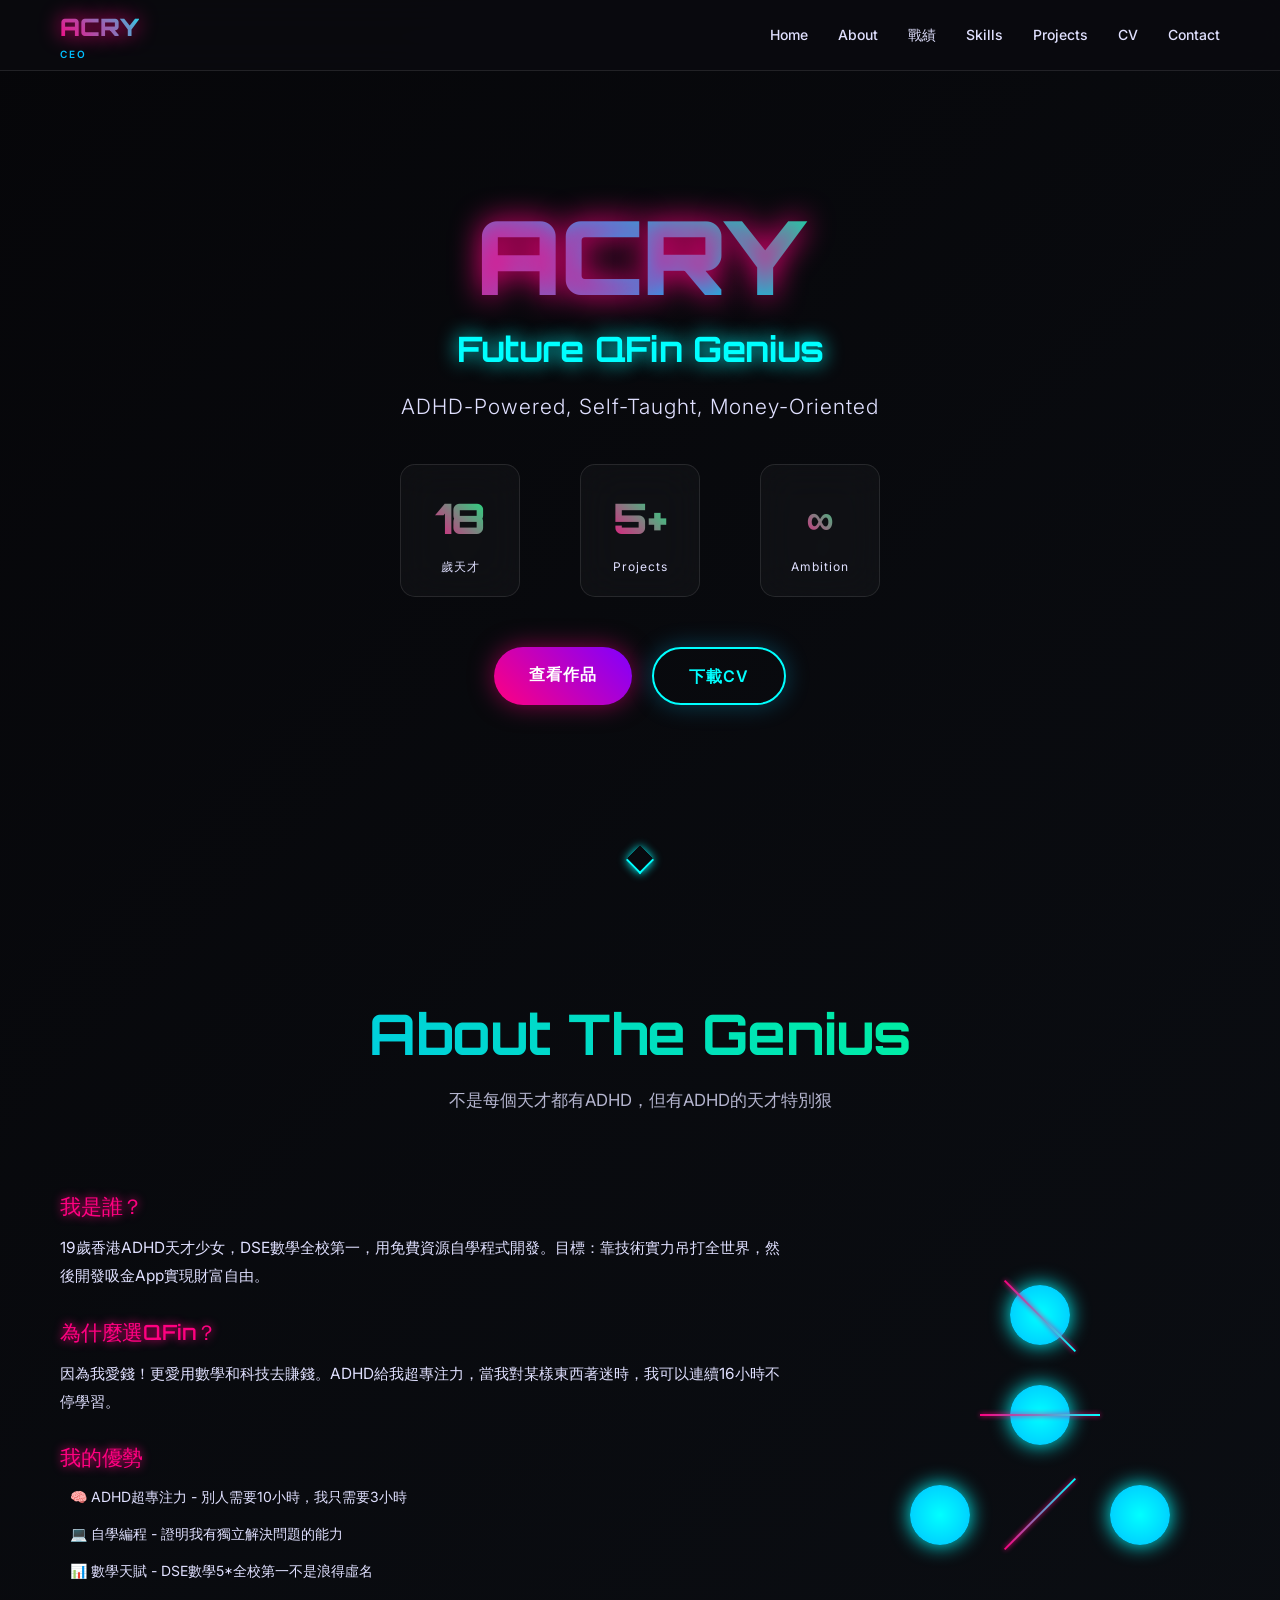
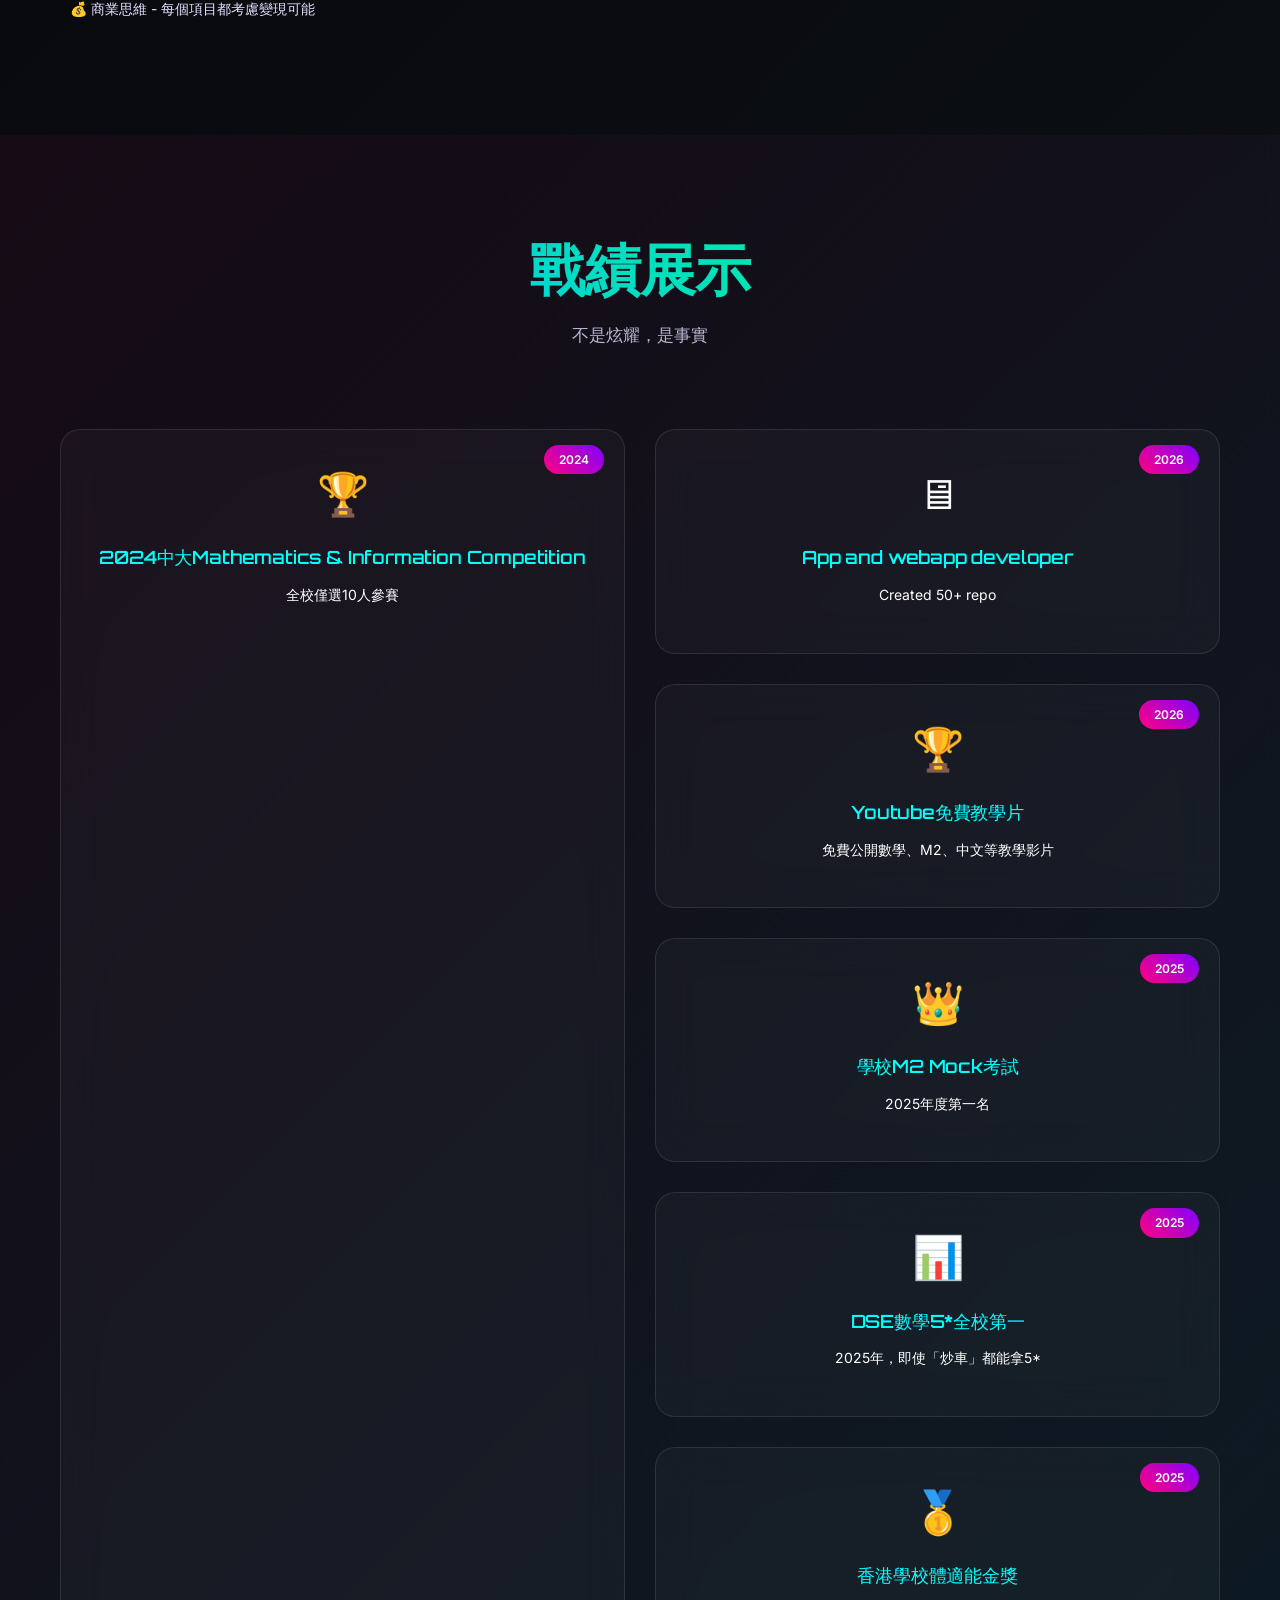
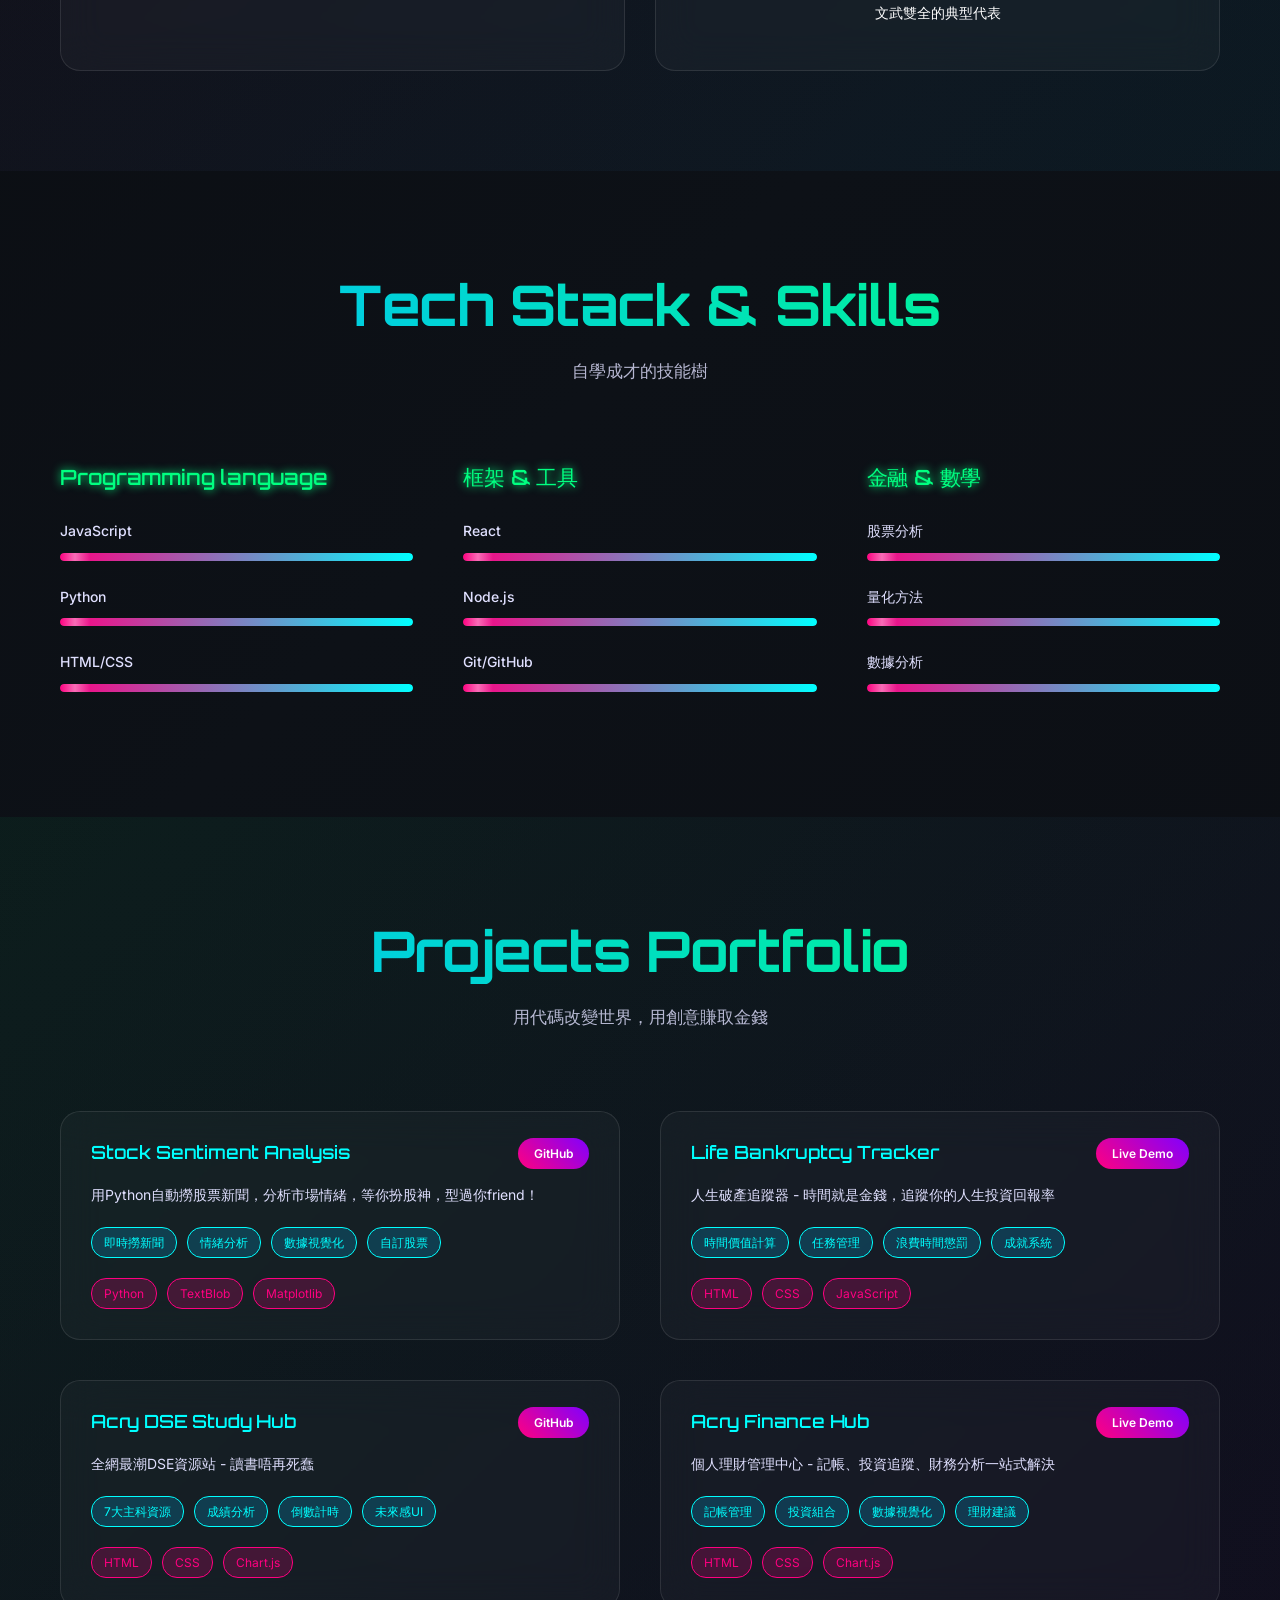
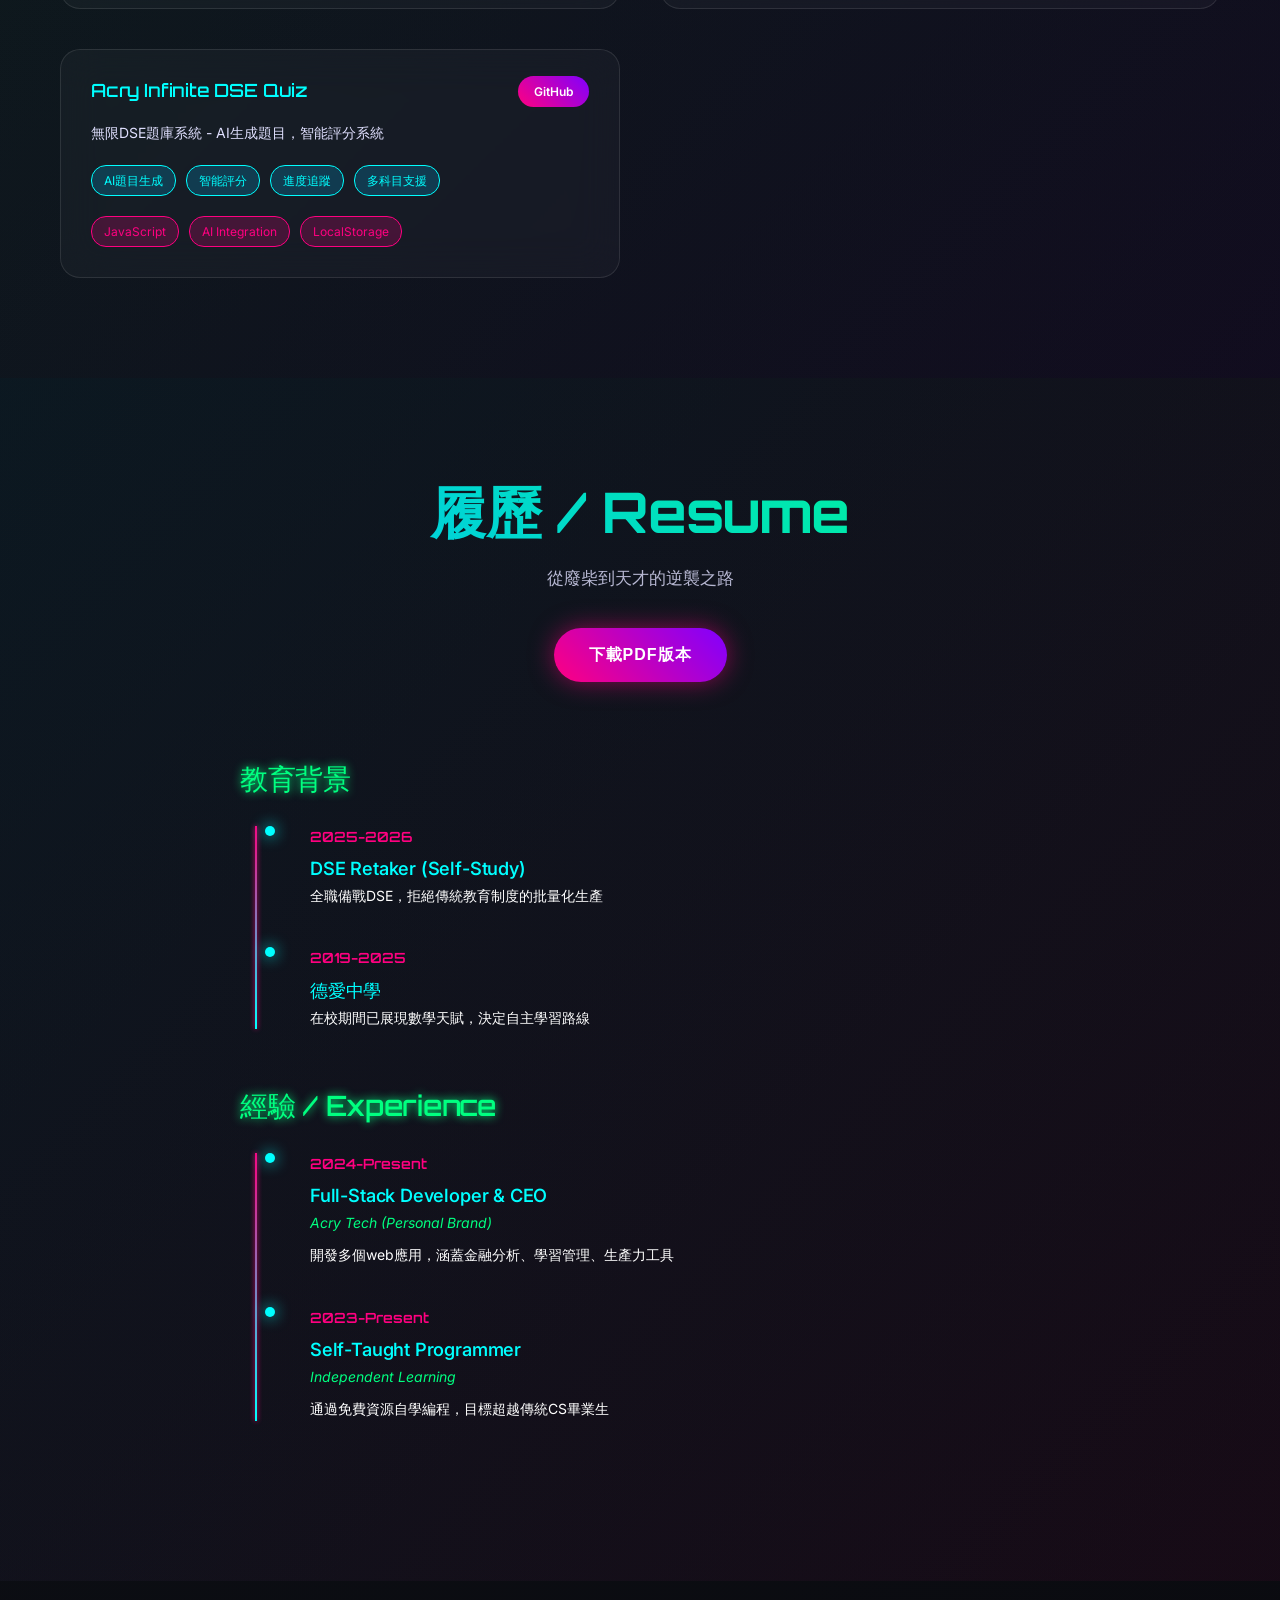
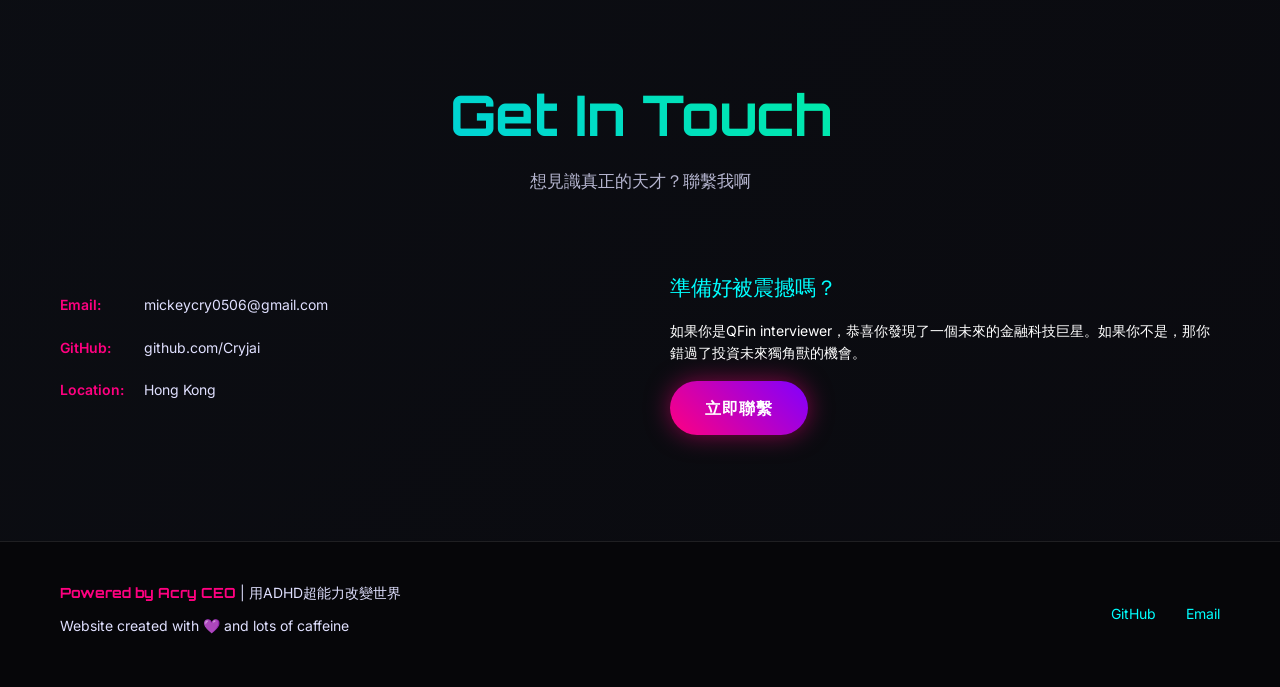
==== commit 8ccd0863: "Update index.html" ====
--- a/index.html
+++ b/index.html
@@ -80,7 +80,7 @@
             <div class="about-grid">
                 <div class="about-text">
                     <h3>我是誰？</h3>
-                    <p>18歲香港ADHD天才少女，DSE數學全校第一，用免費資源自學程式開發。目標：靠技術實力吊打全世界，然後開發吸金App實現財富自由。</p>
+                    <p>19歲香港ADHD天才少女，DSE數學全校第一，用免費資源自學程式開發。目標：靠技術實力吊打全世界，然後開發吸金App實現財富自由。</p>
                     
                     <h3>為什麼選QFin？</h3>
                     <p>因為我愛錢！更愛用數學和科技去賺錢。ADHD給我超專注力，當我對某樣東西著迷時，我可以連續16小時不停學習。</p>
@@ -122,6 +122,13 @@
                     <p>全校僅選10人參賽</p>
                     <span class="achievement-year">2024</span>
                 </div>
+<div class="achievements-grid">
+                <div class="achievement-card">
+                    <div class="achievement-icon">🖥</div>
+                    <h3> App and webapp developer </h3>
+                    <p>Created 50+ repo</p>
+                    <span class="achievement-year">2026</span>
+                </div>
 <div class="achievement-card">
                     <div class="achievement-icon">🏆</div>
                     <h3>Youtube免費教學片</h3>
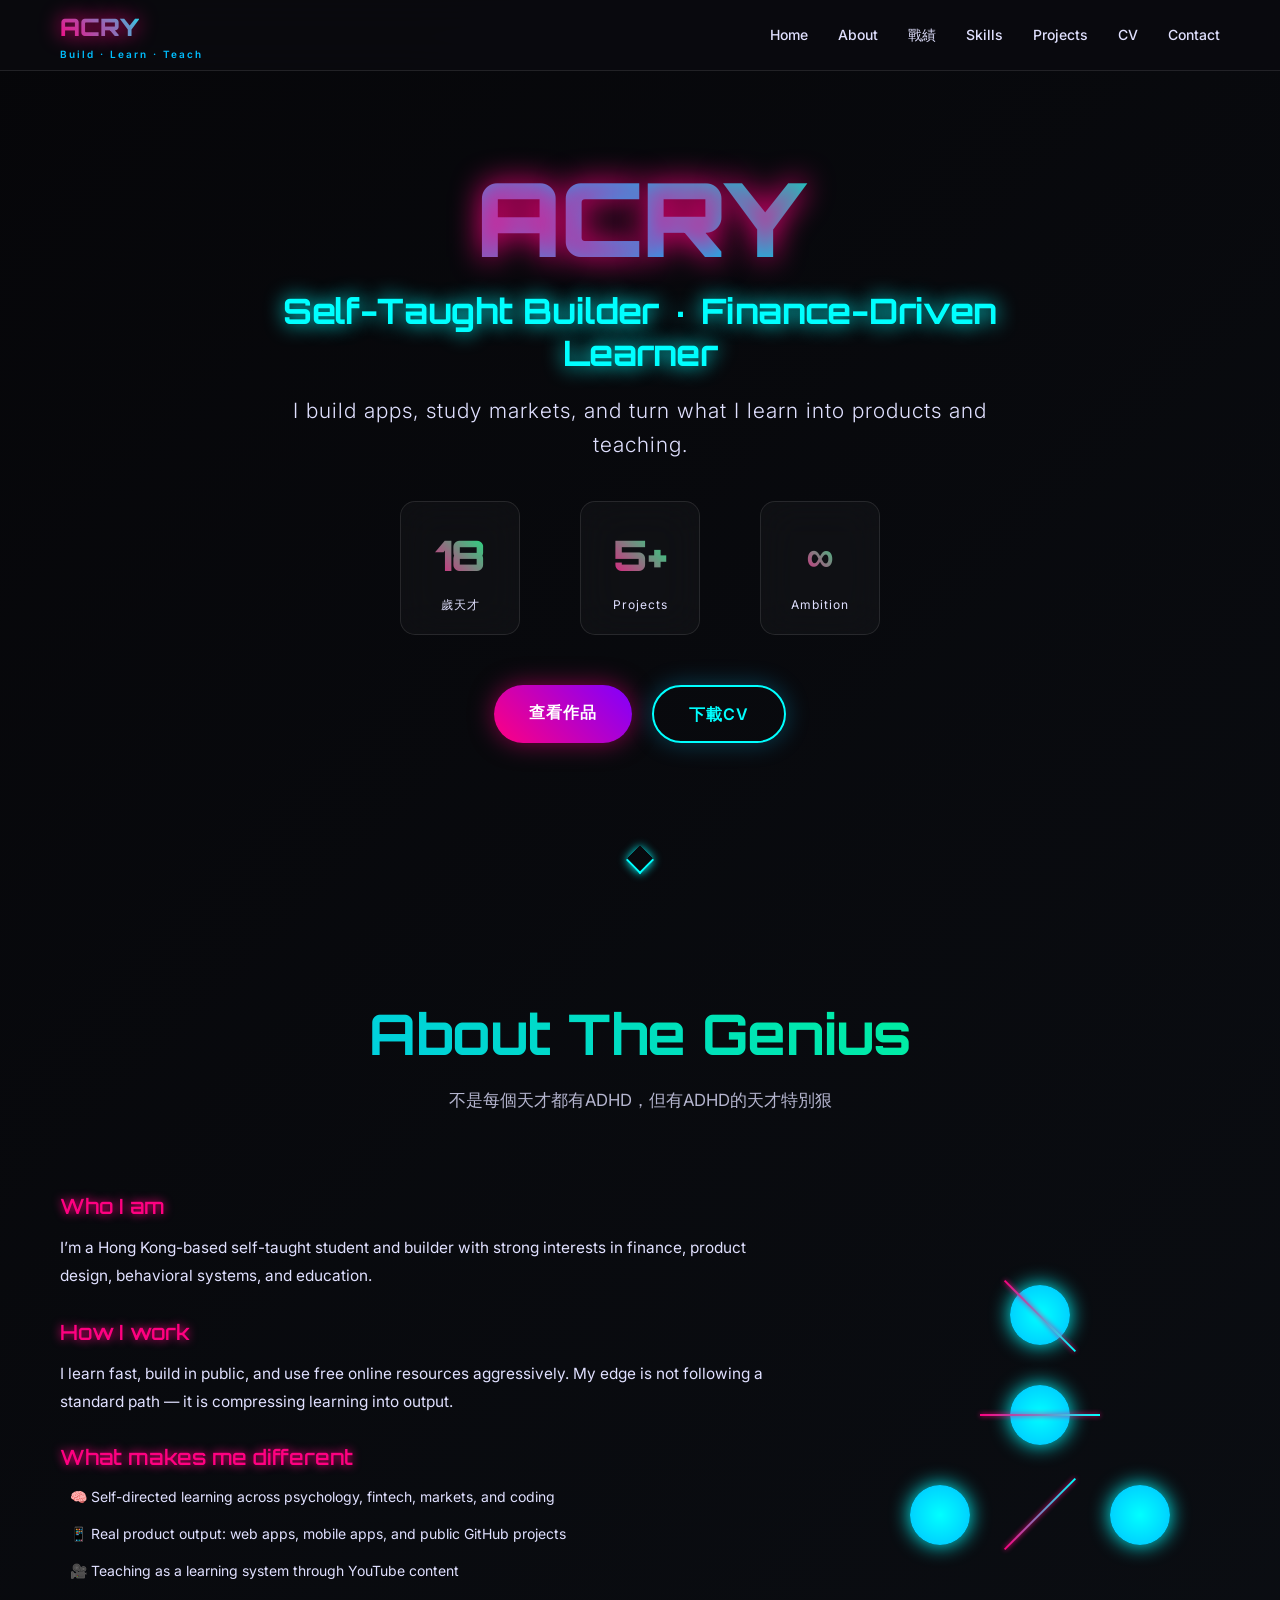
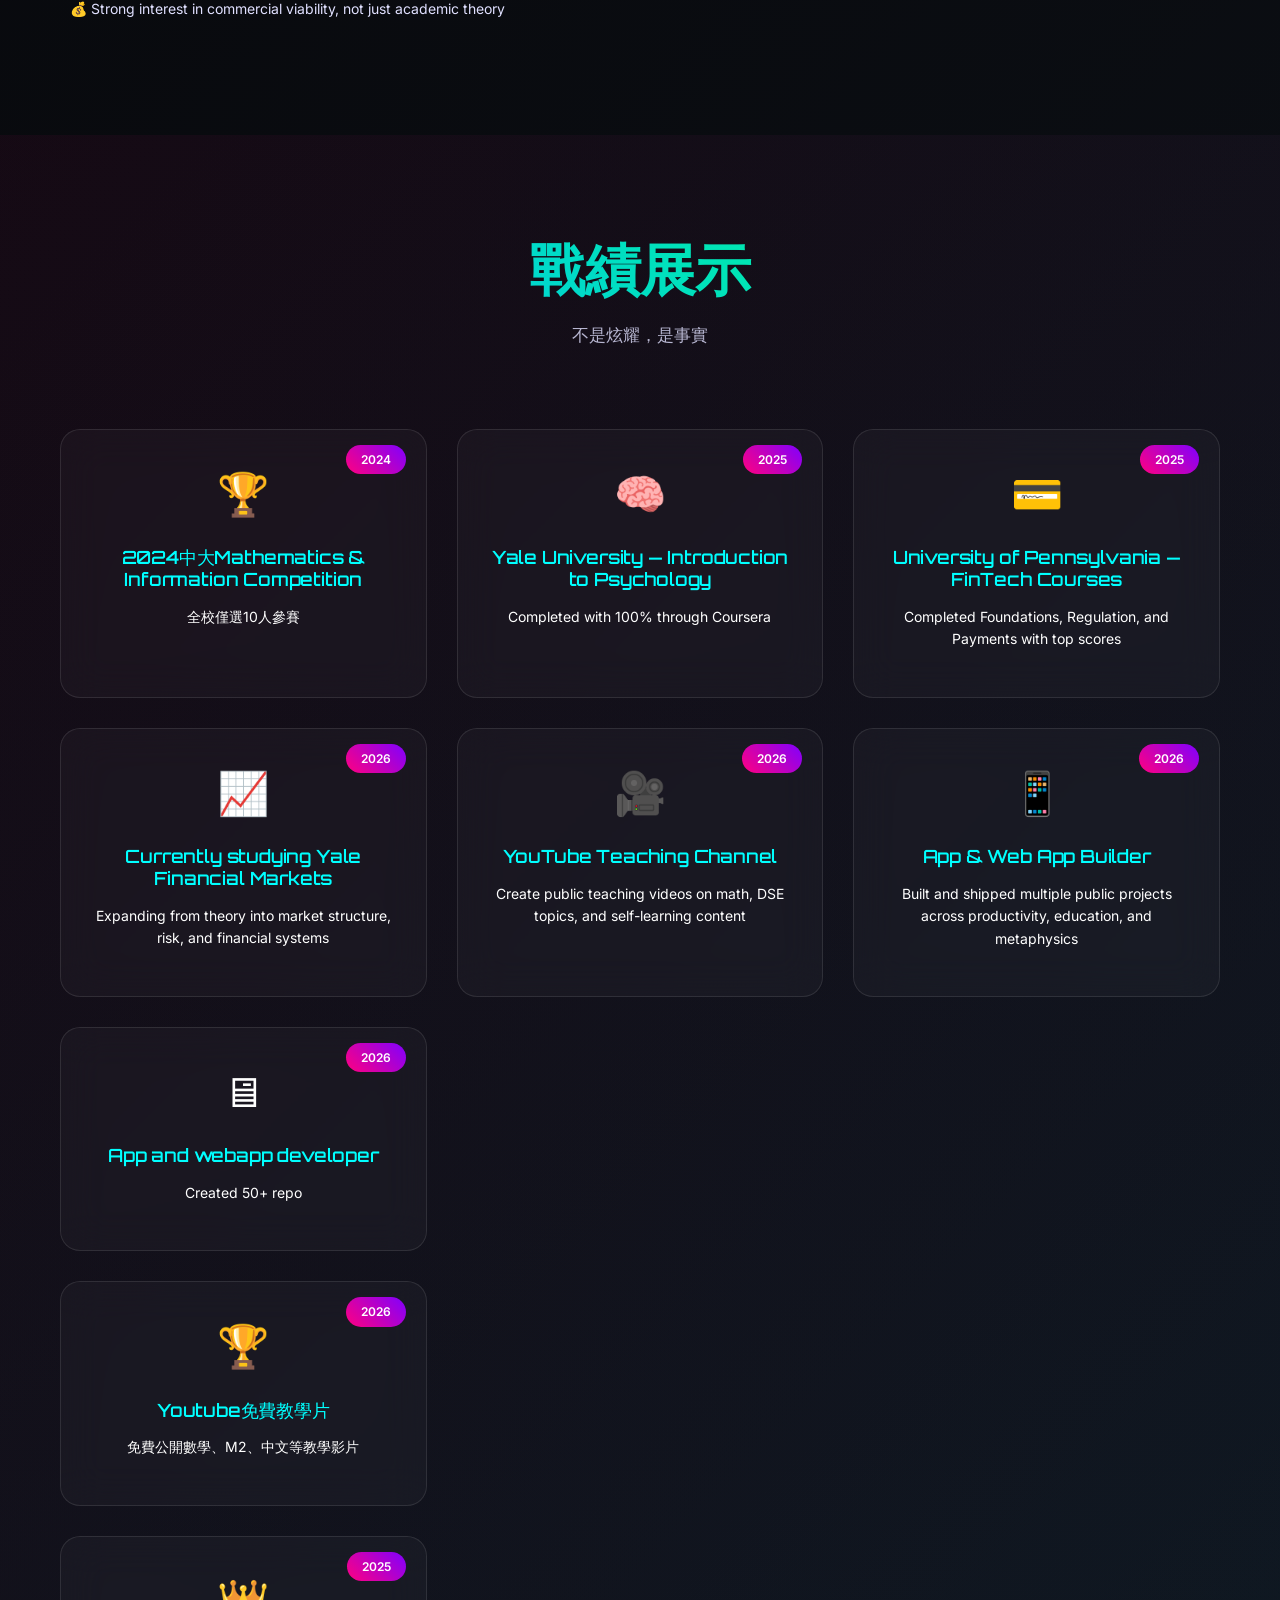
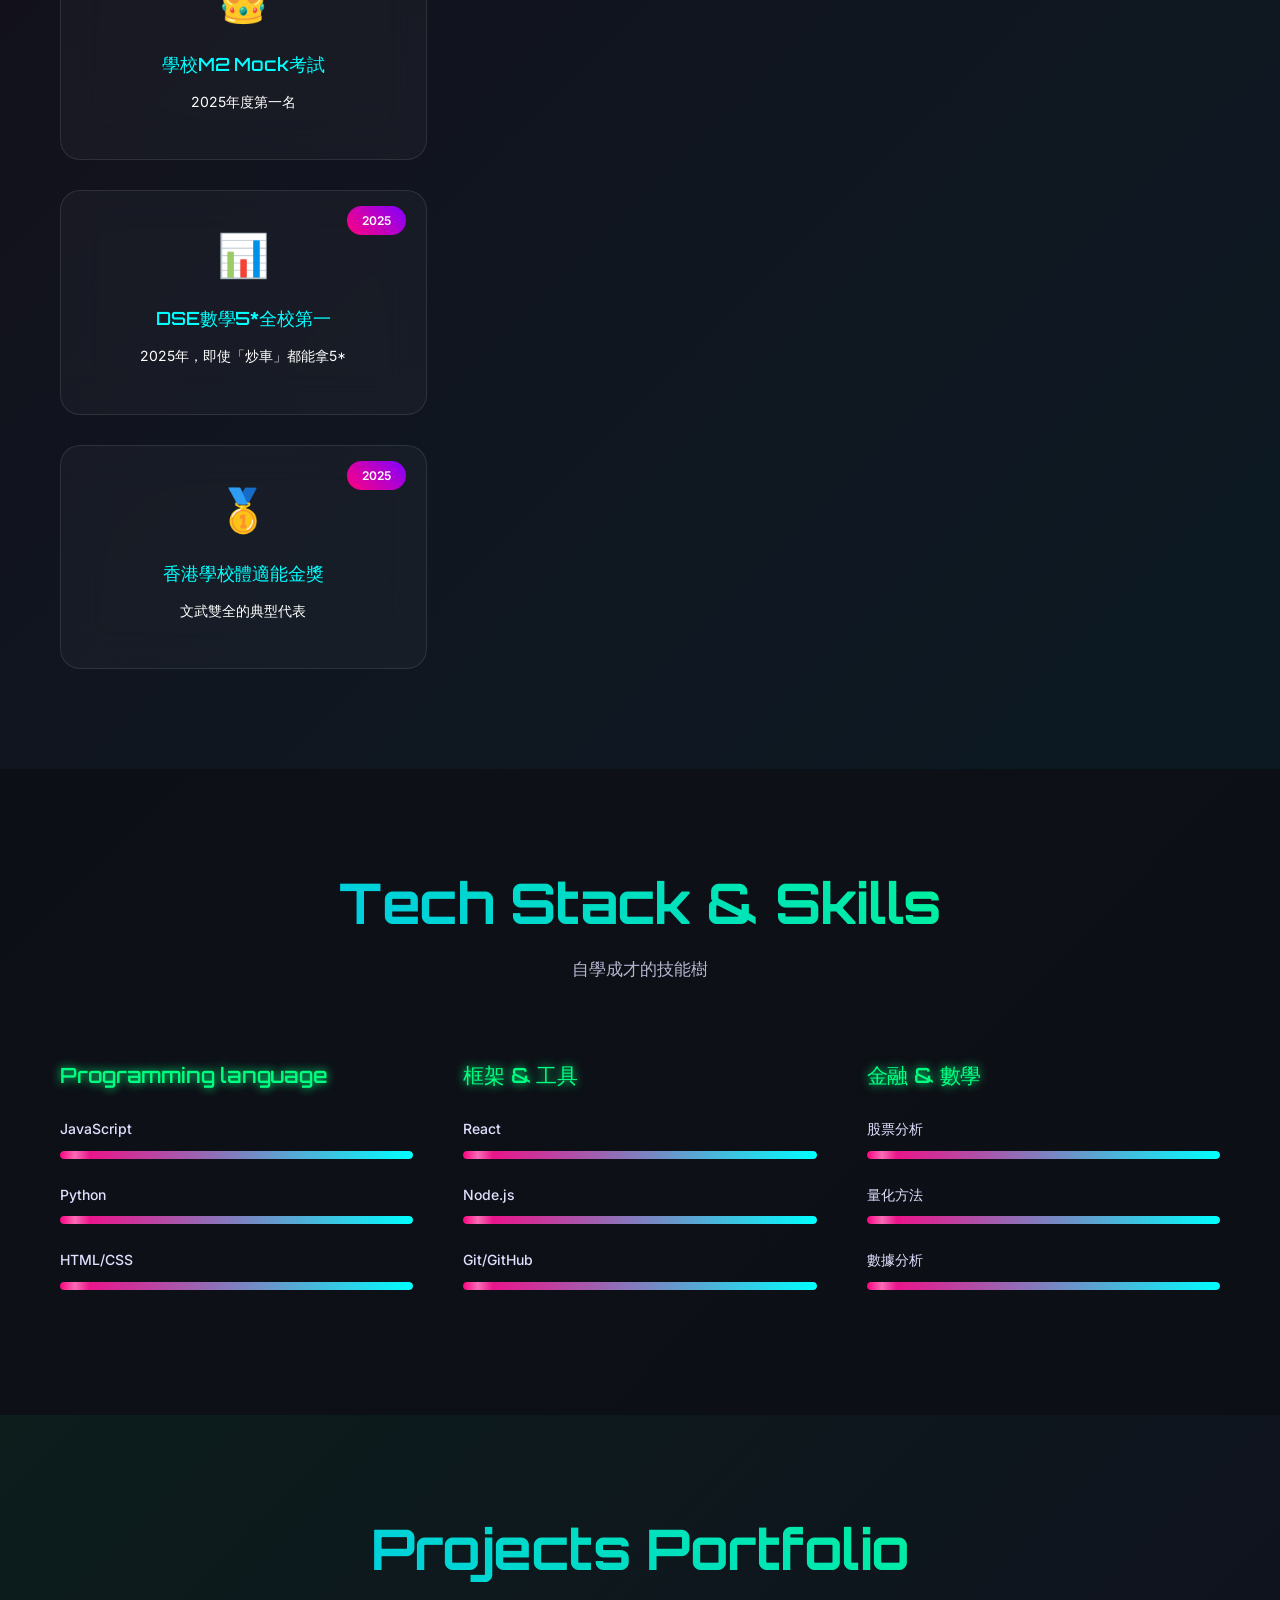
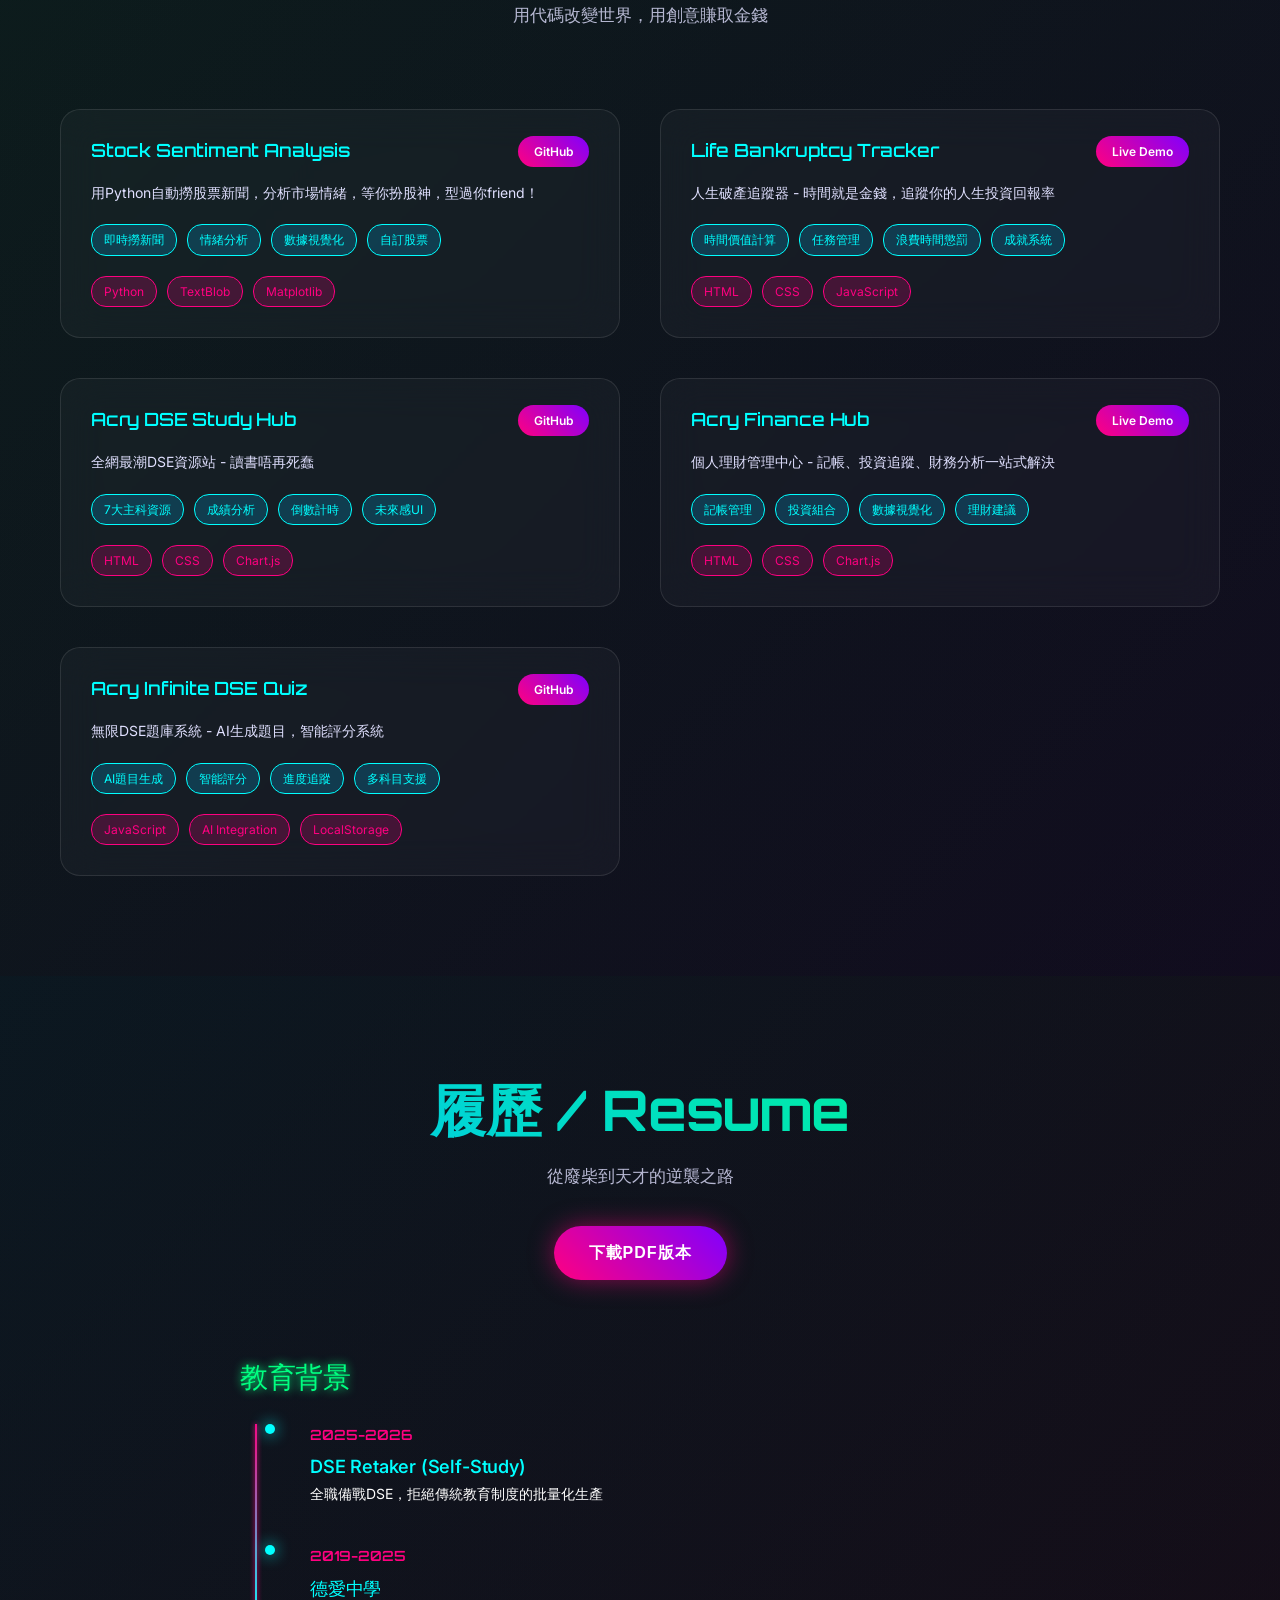
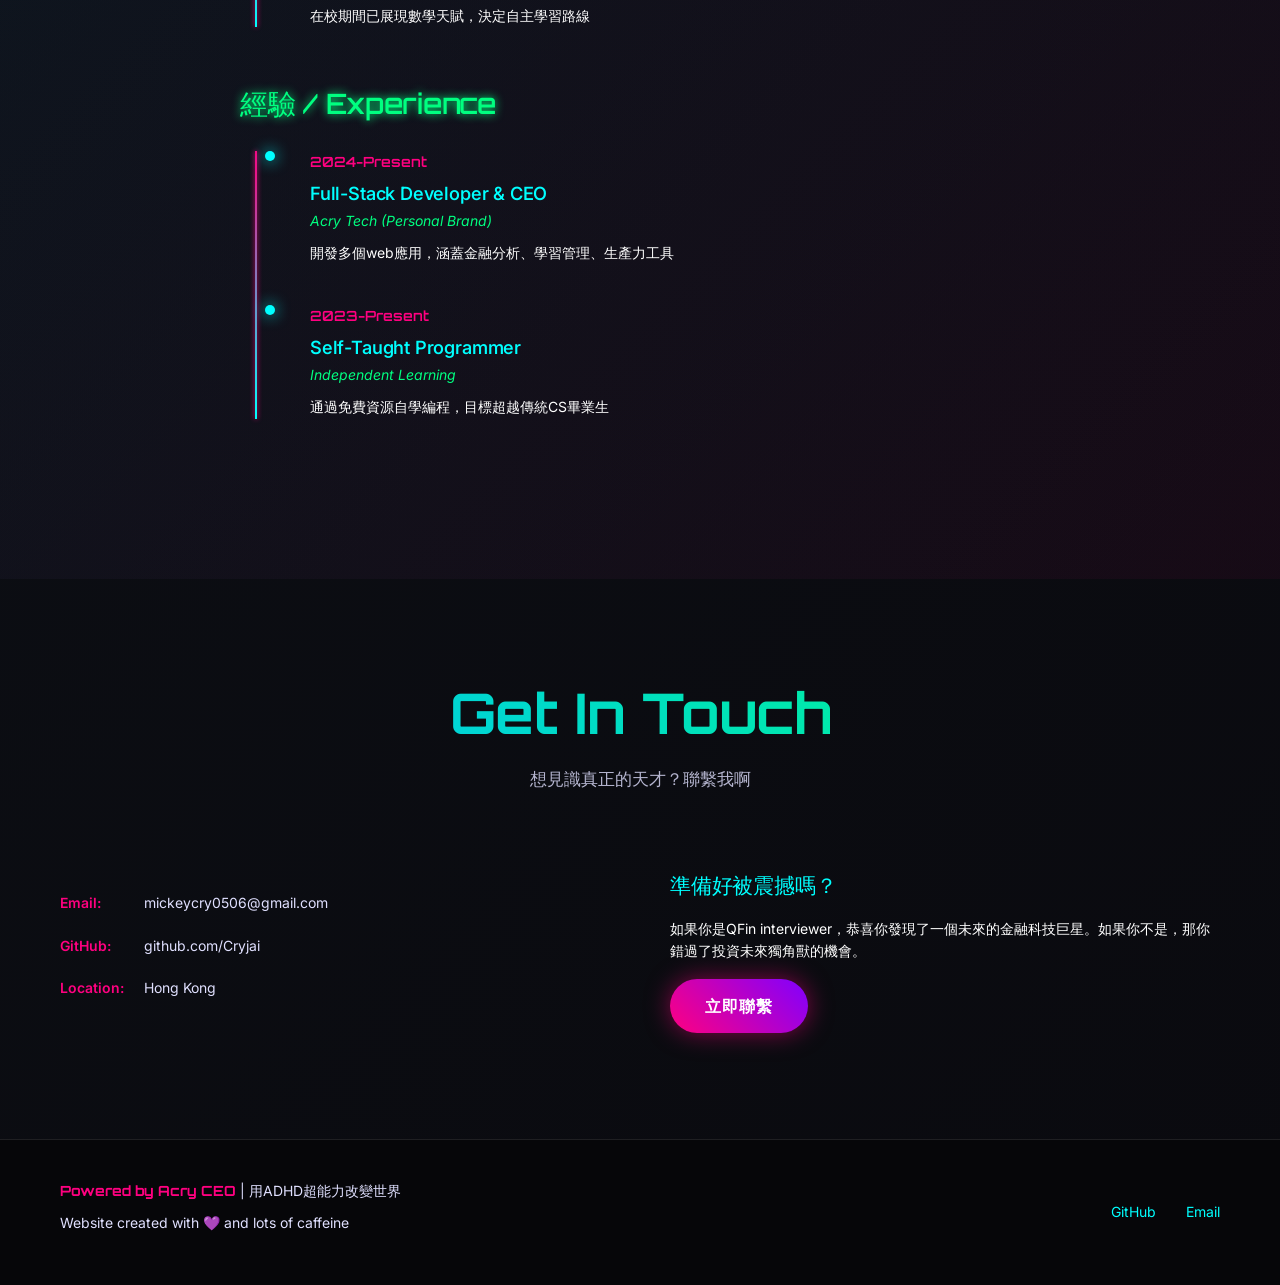
==== commit cf7c8e06: "Update index.html" ====
--- a/index.html
+++ b/index.html
@@ -3,7 +3,7 @@
 <head>
     <meta charset="UTF-8">
     <meta name="viewport" content="width=device-width, initial-scale=1.0">
-    <title>Acry Cheng - M2 Calculus | QFin Genius | ADHD | polymath Portfolio</title>
+    <title>Acry Cheng - | ADHD | polymath Portfolio</title>
     <link rel="stylesheet" href="style.css">
     <link href="https://fonts.googleapis.com/css2?family=Orbitron:wght@400;700;900&family=Inter:wght@300;400;500;600;700&display=swap" rel="stylesheet">
 </head>
@@ -11,10 +11,10 @@
     <!-- Navigation -->
     <nav class="nav" id="nav">
         <div class="nav-container">
-            <div class="nav-logo">
-                <span class="logo-text">ACRY</span>
-                <span class="logo-subtitle">CEO</span>
-            </div>
+<div class="nav-logo">
+  <span class="logo-text">ACRY</span>
+  <span class="logo-subtitle">Build · Learn · Teach</span>
+</div>
             <ul class="nav-menu" id="nav-menu">
                 <li><a href="#home" class="nav-link">Home</a></li>
                 <li><a href="#about" class="nav-link">About</a></li>
@@ -42,10 +42,13 @@
         </div>
         <div class="hero-content">
             <h1 class="hero-title">
-                <span class="title-line">ACRY</span>
-                <span class="title-subtitle">Future QFin Genius</span>
+              <span class="title-line">ACRY</span>
+              <span class="title-subtitle">Self-Taught Builder · Finance-Driven Learner</span>
             </h1>
-            <p class="hero-subtitle">ADHD-Powered, Self-Taught, Money-Oriented</p>
+
+            <p class="hero-subtitle">
+              I build apps, study markets, and turn what I learn into products and teaching.
+            </p>
             <div class="hero-stats">
                 <div class="stat">
                     <span class="stat-number">18</span>
@@ -78,21 +81,27 @@
                 <p class="section-subtitle">不是每個天才都有ADHD，但有ADHD的天才特別狠</p>
             </div>
             <div class="about-grid">
-                <div class="about-text">
-                    <h3>我是誰？</h3>
-                    <p>19歲香港ADHD天才少女，DSE數學全校第一，用免費資源自學程式開發。目標：靠技術實力吊打全世界，然後開發吸金App實現財富自由。</p>
-                    
-                    <h3>為什麼選QFin？</h3>
-                    <p>因為我愛錢！更愛用數學和科技去賺錢。ADHD給我超專注力，當我對某樣東西著迷時，我可以連續16小時不停學習。</p>
-                    
-                    <h3>我的優勢</h3>
-                    <ul class="advantage-list">
-                        <li>🧠 ADHD超專注力 - 別人需要10小時，我只需要3小時</li>
-                        <li>💻 自學編程 - 證明我有獨立解決問題的能力</li>
-                        <li>📊 數學天賦 - DSE數學5*全校第一不是浪得虛名</li>
-                        <li>💰 商業思維 - 每個項目都考慮變現可能</li>
-                    </ul>
-                </div>
+               <div class="about-text">
+  <h3>Who I am</h3>
+  <p>
+    I’m a Hong Kong-based self-taught student and builder with strong interests in finance,
+    product design, behavioral systems, and education.
+  </p>
+
+  <h3>How I work</h3>
+  <p>
+    I learn fast, build in public, and use free online resources aggressively.
+    My edge is not following a standard path — it is compressing learning into output.
+  </p>
+
+  <h3>What makes me different</h3>
+  <ul class="advantage-list">
+    <li>🧠 Self-directed learning across psychology, fintech, markets, and coding</li>
+    <li>📱 Real product output: web apps, mobile apps, and public GitHub projects</li>
+    <li>🎥 Teaching as a learning system through YouTube content</li>
+    <li>💰 Strong interest in commercial viability, not just academic theory</li>
+  </ul>
+</div>
                 <div class="about-visual">
                     <div class="neural-network">
                         <div class="node node-1"></div>
@@ -122,6 +131,40 @@
                     <p>全校僅選10人參賽</p>
                     <span class="achievement-year">2024</span>
                 </div>
+                <div class="achievement-card">
+  <div class="achievement-icon">🧠</div>
+  <h3>Yale University — Introduction to Psychology</h3>
+  <p>Completed with 100% through Coursera</p>
+  <span class="achievement-year">2025</span>
+</div>
+
+<div class="achievement-card">
+  <div class="achievement-icon">💳</div>
+  <h3>University of Pennsylvania — FinTech Courses</h3>
+  <p>Completed Foundations, Regulation, and Payments with top scores</p>
+  <span class="achievement-year">2025</span>
+</div>
+
+<div class="achievement-card">
+  <div class="achievement-icon">📈</div>
+  <h3>Currently studying Yale Financial Markets</h3>
+  <p>Expanding from theory into market structure, risk, and financial systems</p>
+  <span class="achievement-year">2026</span>
+</div>
+
+<div class="achievement-card">
+  <div class="achievement-icon">🎥</div>
+  <h3>YouTube Teaching Channel</h3>
+  <p>Create public teaching videos on math, DSE topics, and self-learning content</p>
+  <span class="achievement-year">2026</span>
+</div>
+
+<div class="achievement-card">
+  <div class="achievement-icon">📱</div>
+  <h3>App & Web App Builder</h3>
+  <p>Built and shipped multiple public projects across productivity, education, and metaphysics</p>
+  <span class="achievement-year">2026</span>
+</div>
 <div class="achievements-grid">
                 <div class="achievement-card">
                     <div class="achievement-icon">🖥</div>
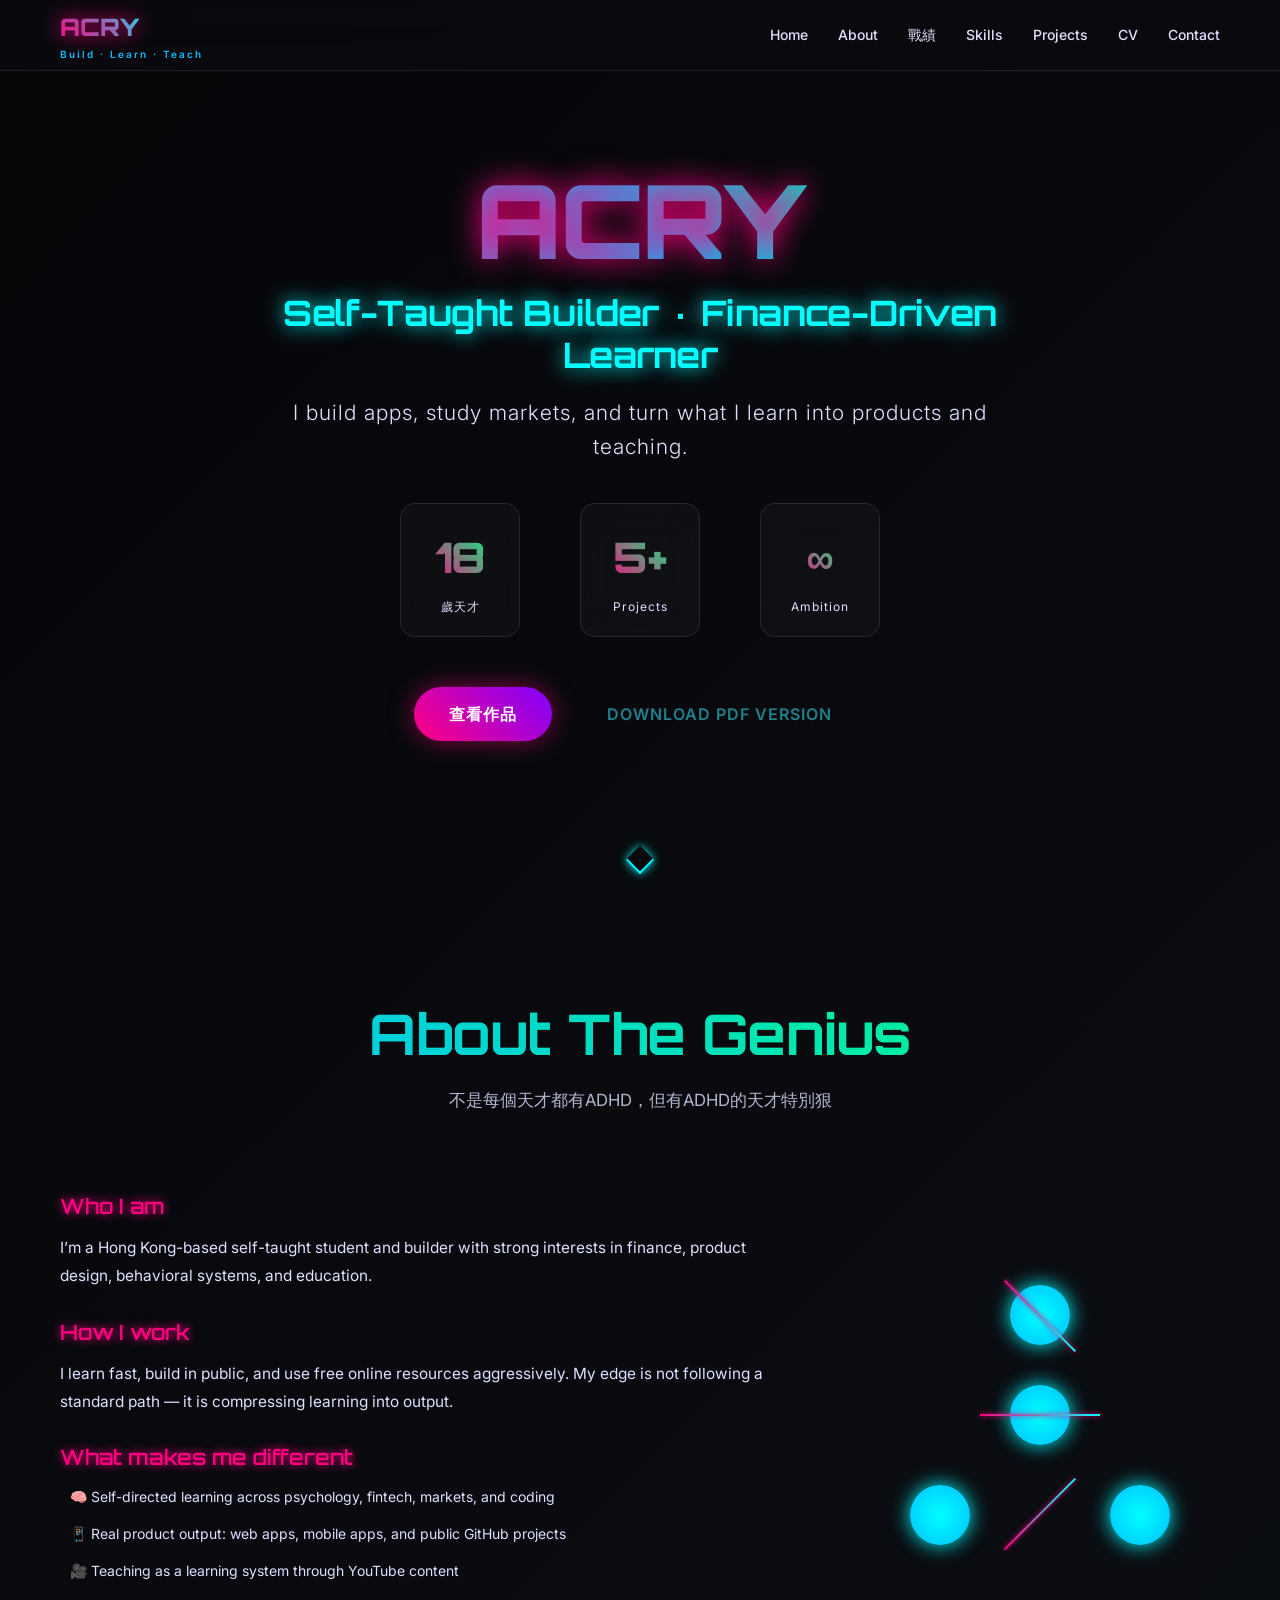
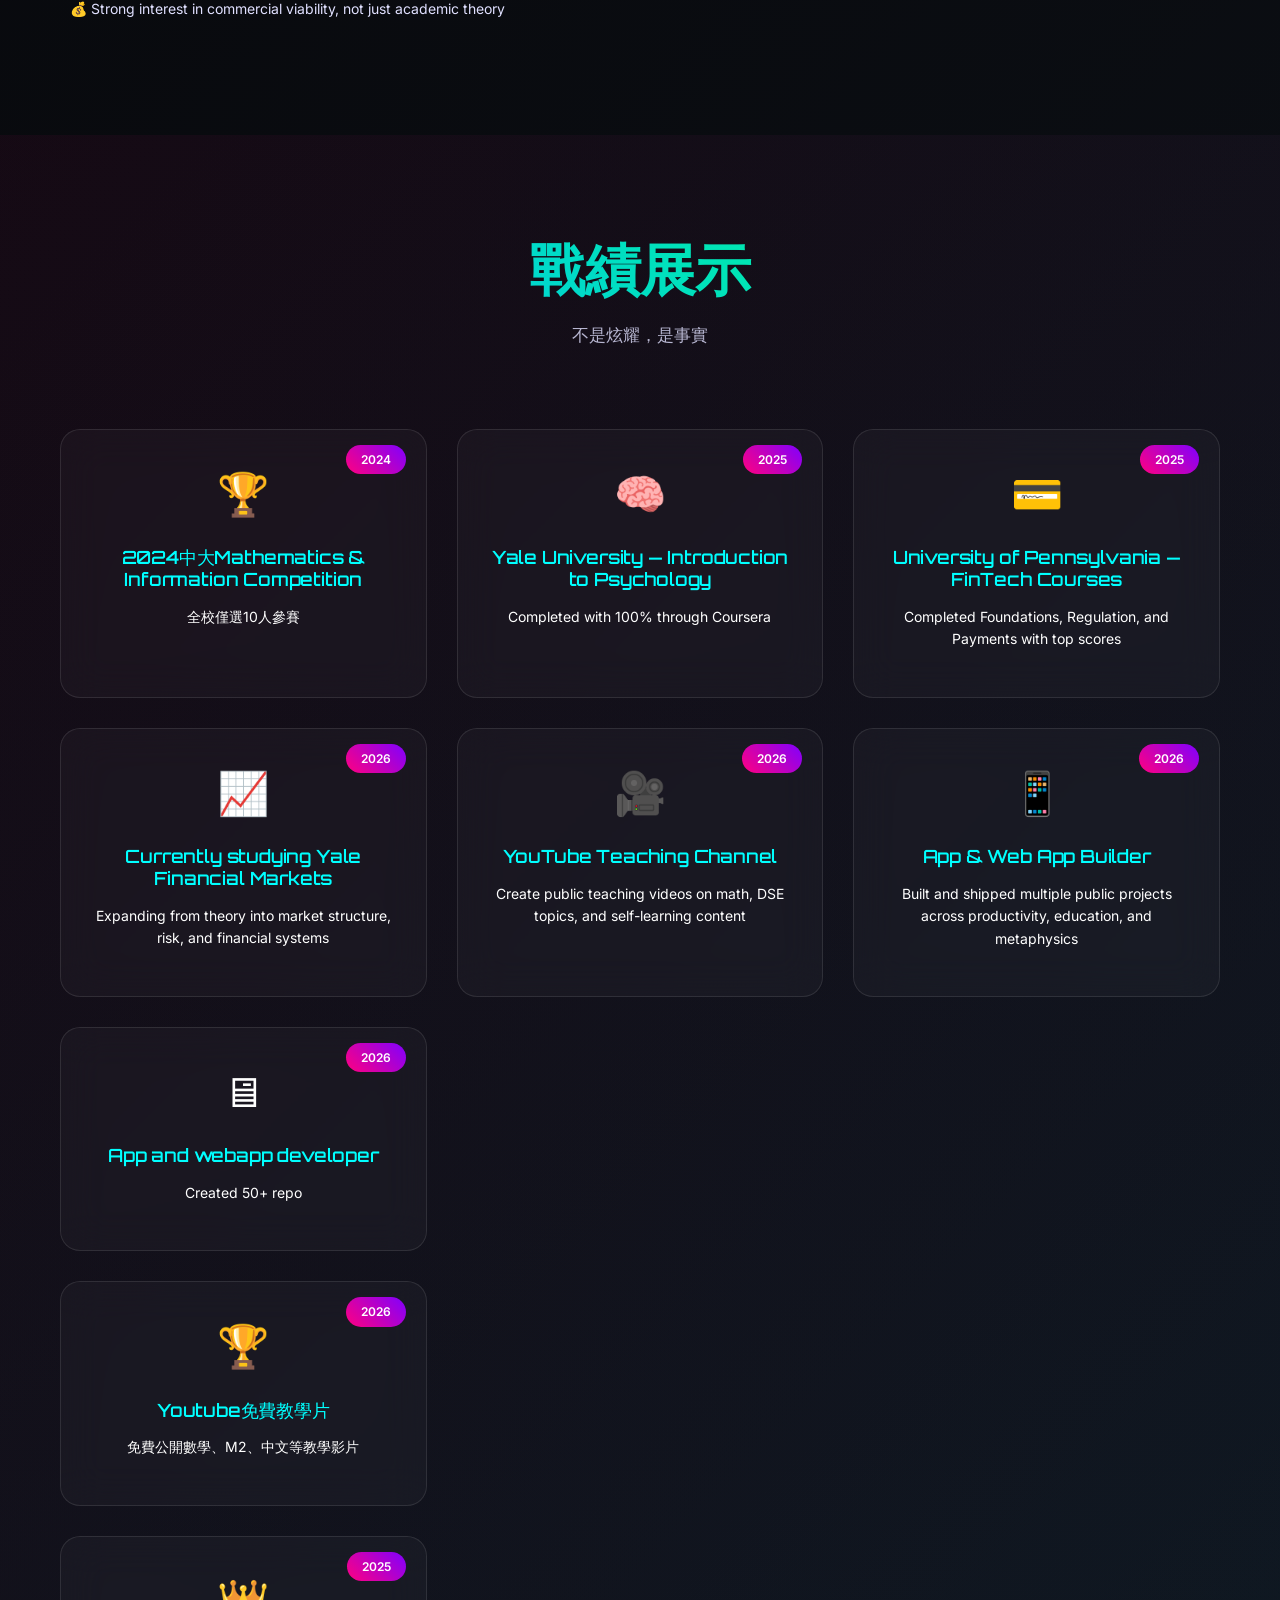
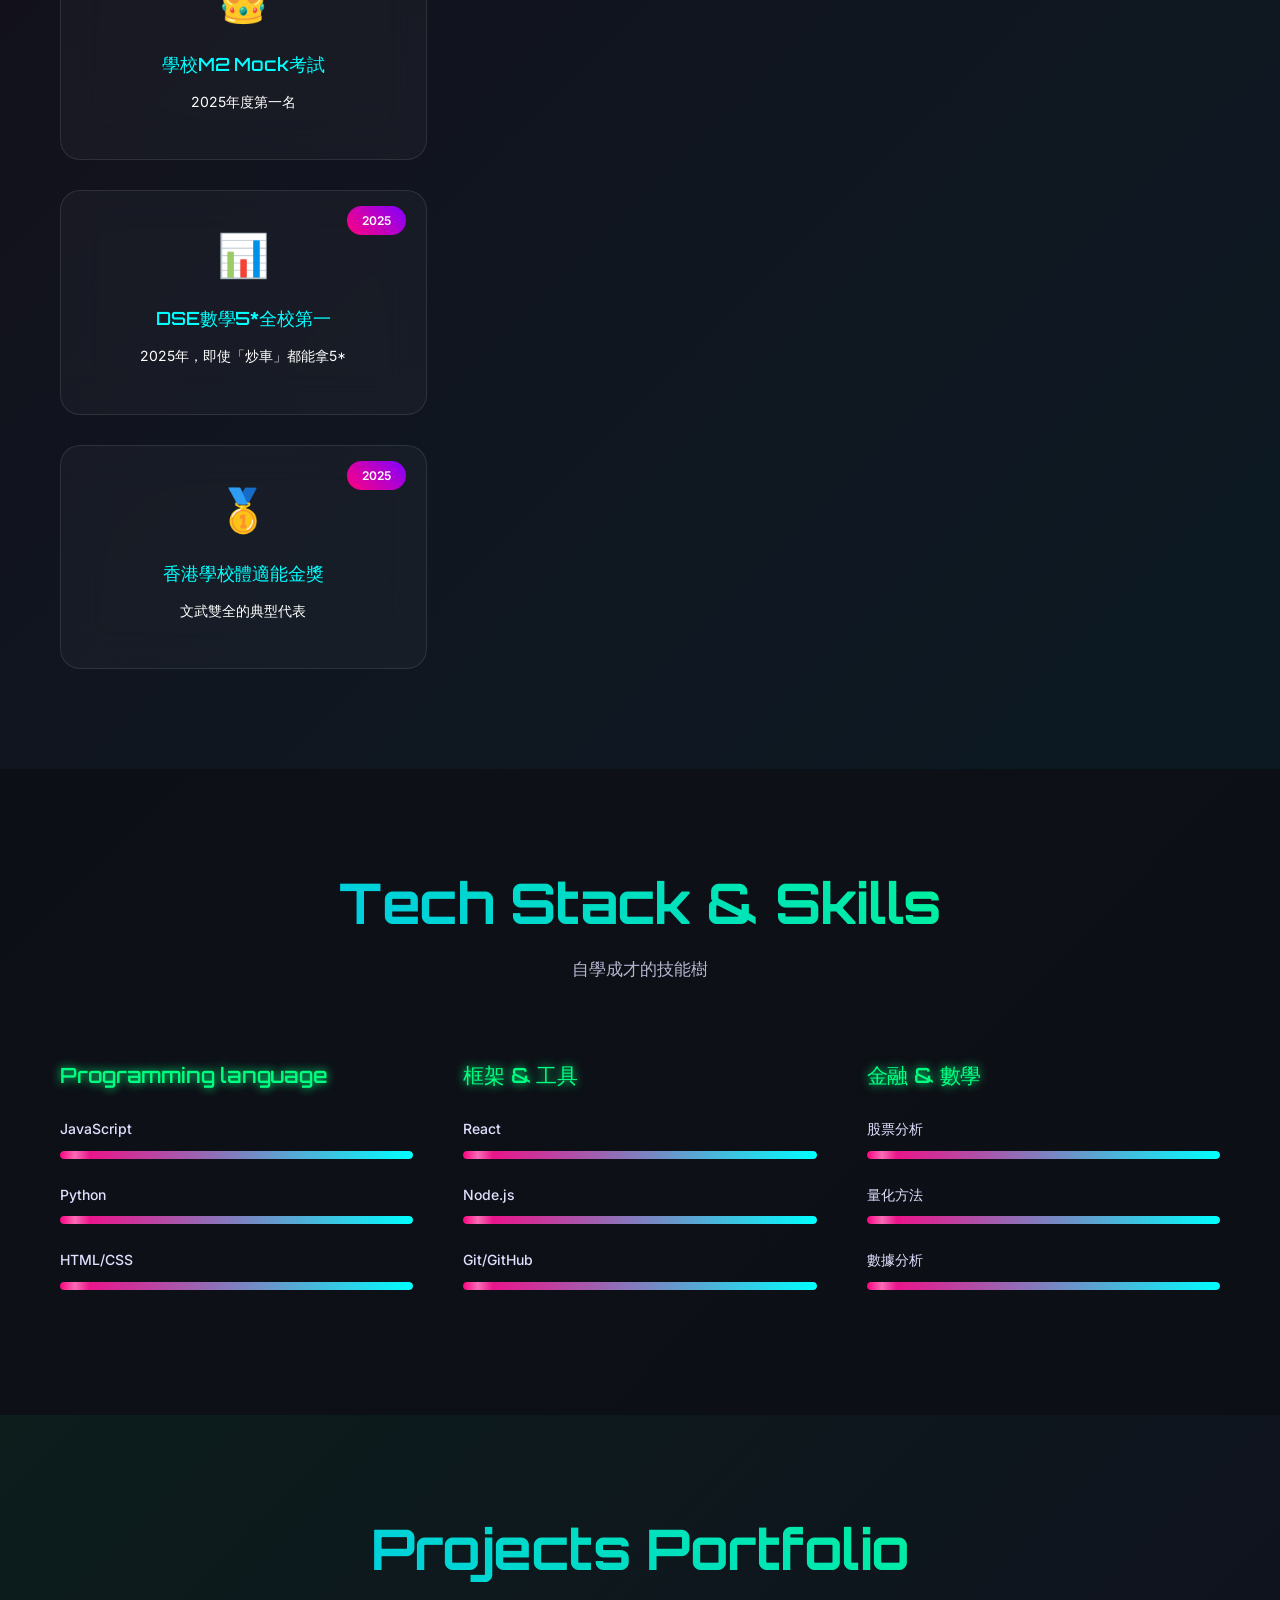
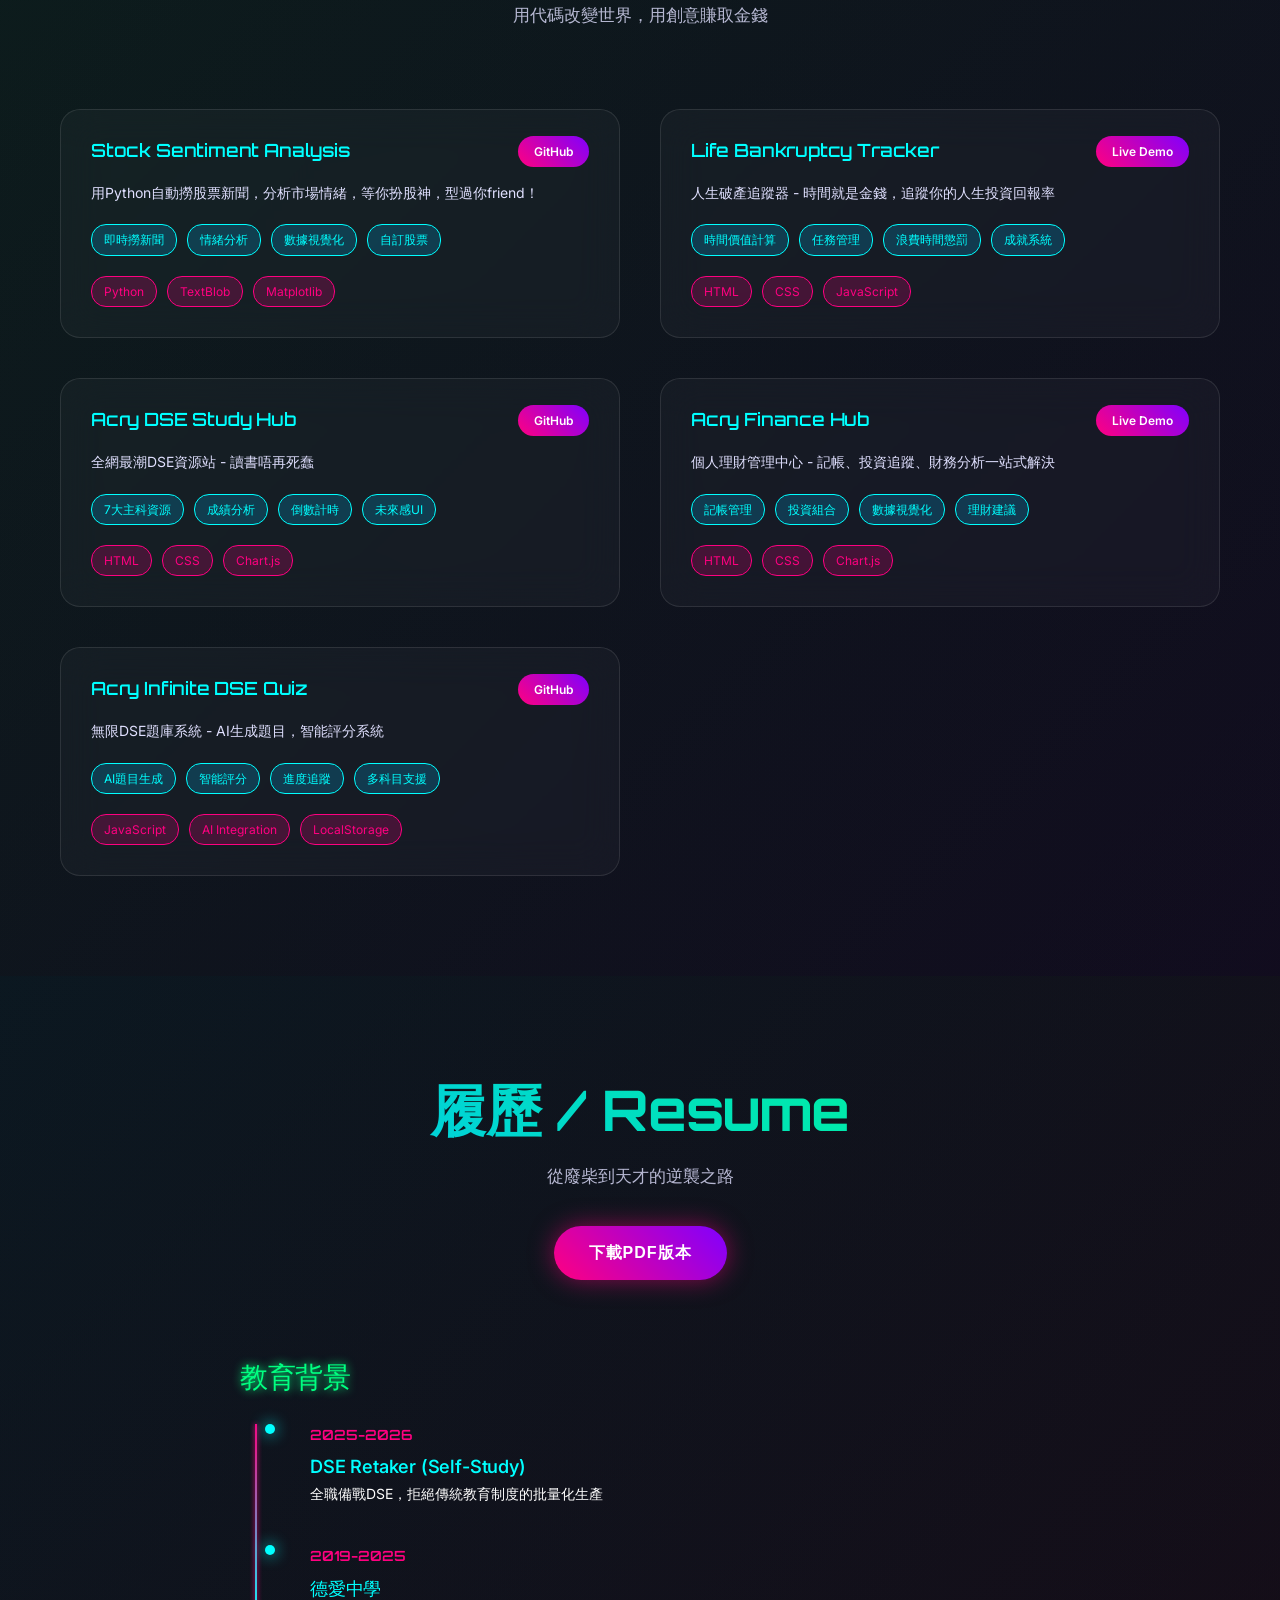
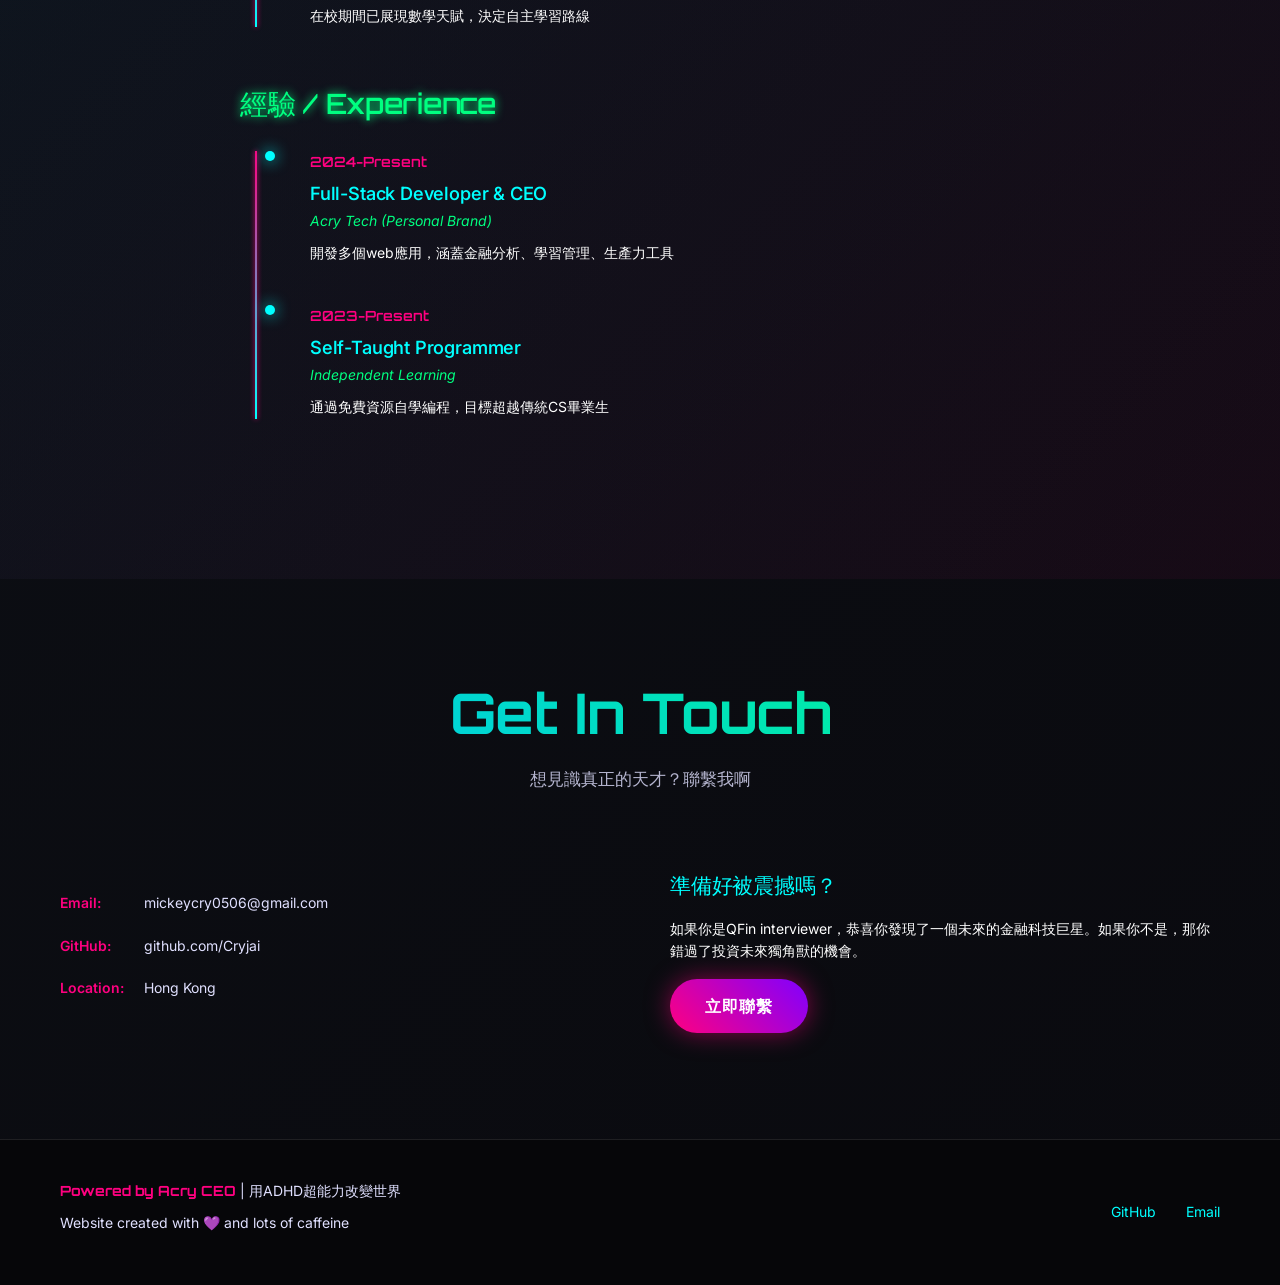
==== commit b1aaba42: "Update index.html" ====
--- a/index.html
+++ b/index.html
@@ -65,7 +65,10 @@
             </div>
             <div class="hero-cta">
                 <a href="#projects" class="btn btn-primary">查看作品</a>
-                <a href="#cv" class="btn btn-secondary">下載CV</a>
+                <a class="btn" href="https://drive.google.com/file/d/FILE_ID/view?usp=sharing" target="_blank" rel="noopener noreferrer">
+  Download PDF Version
+</a>
+
             </div>
         </div>
         <div class="scroll-indicator">
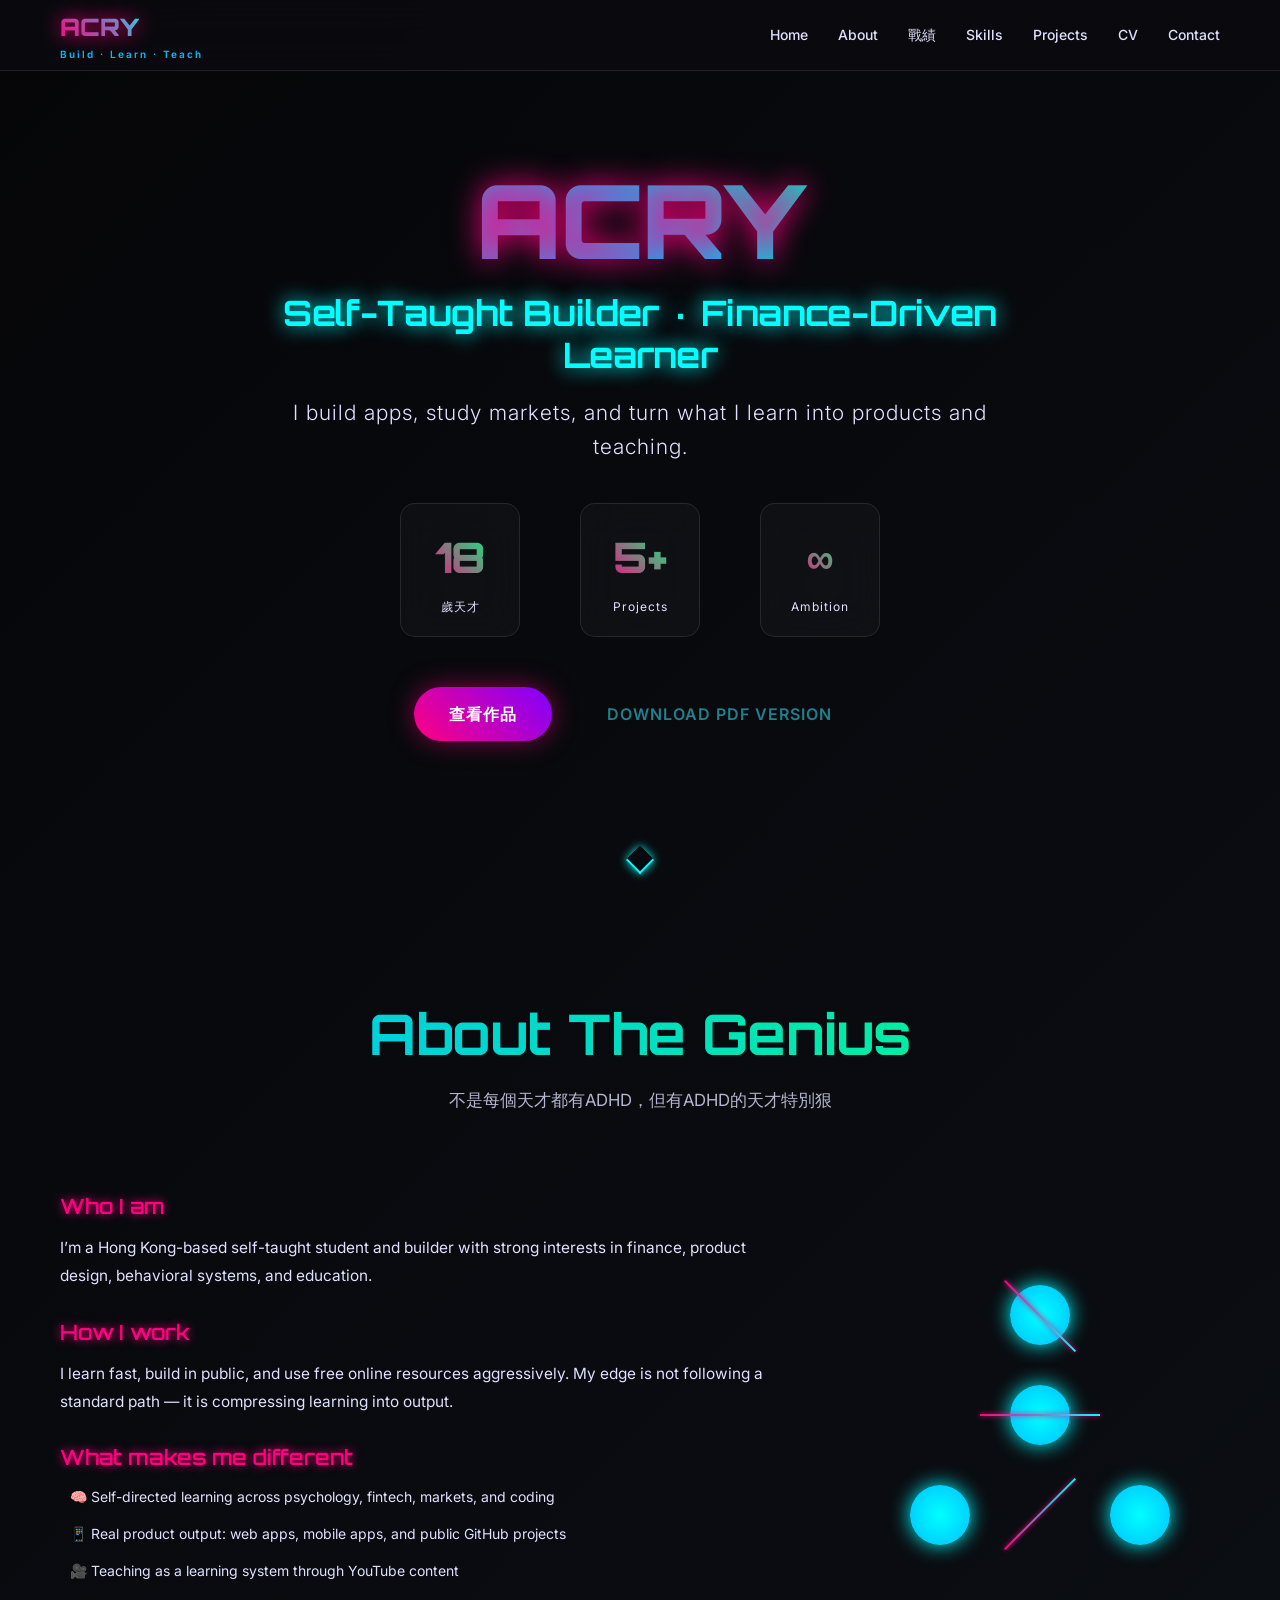
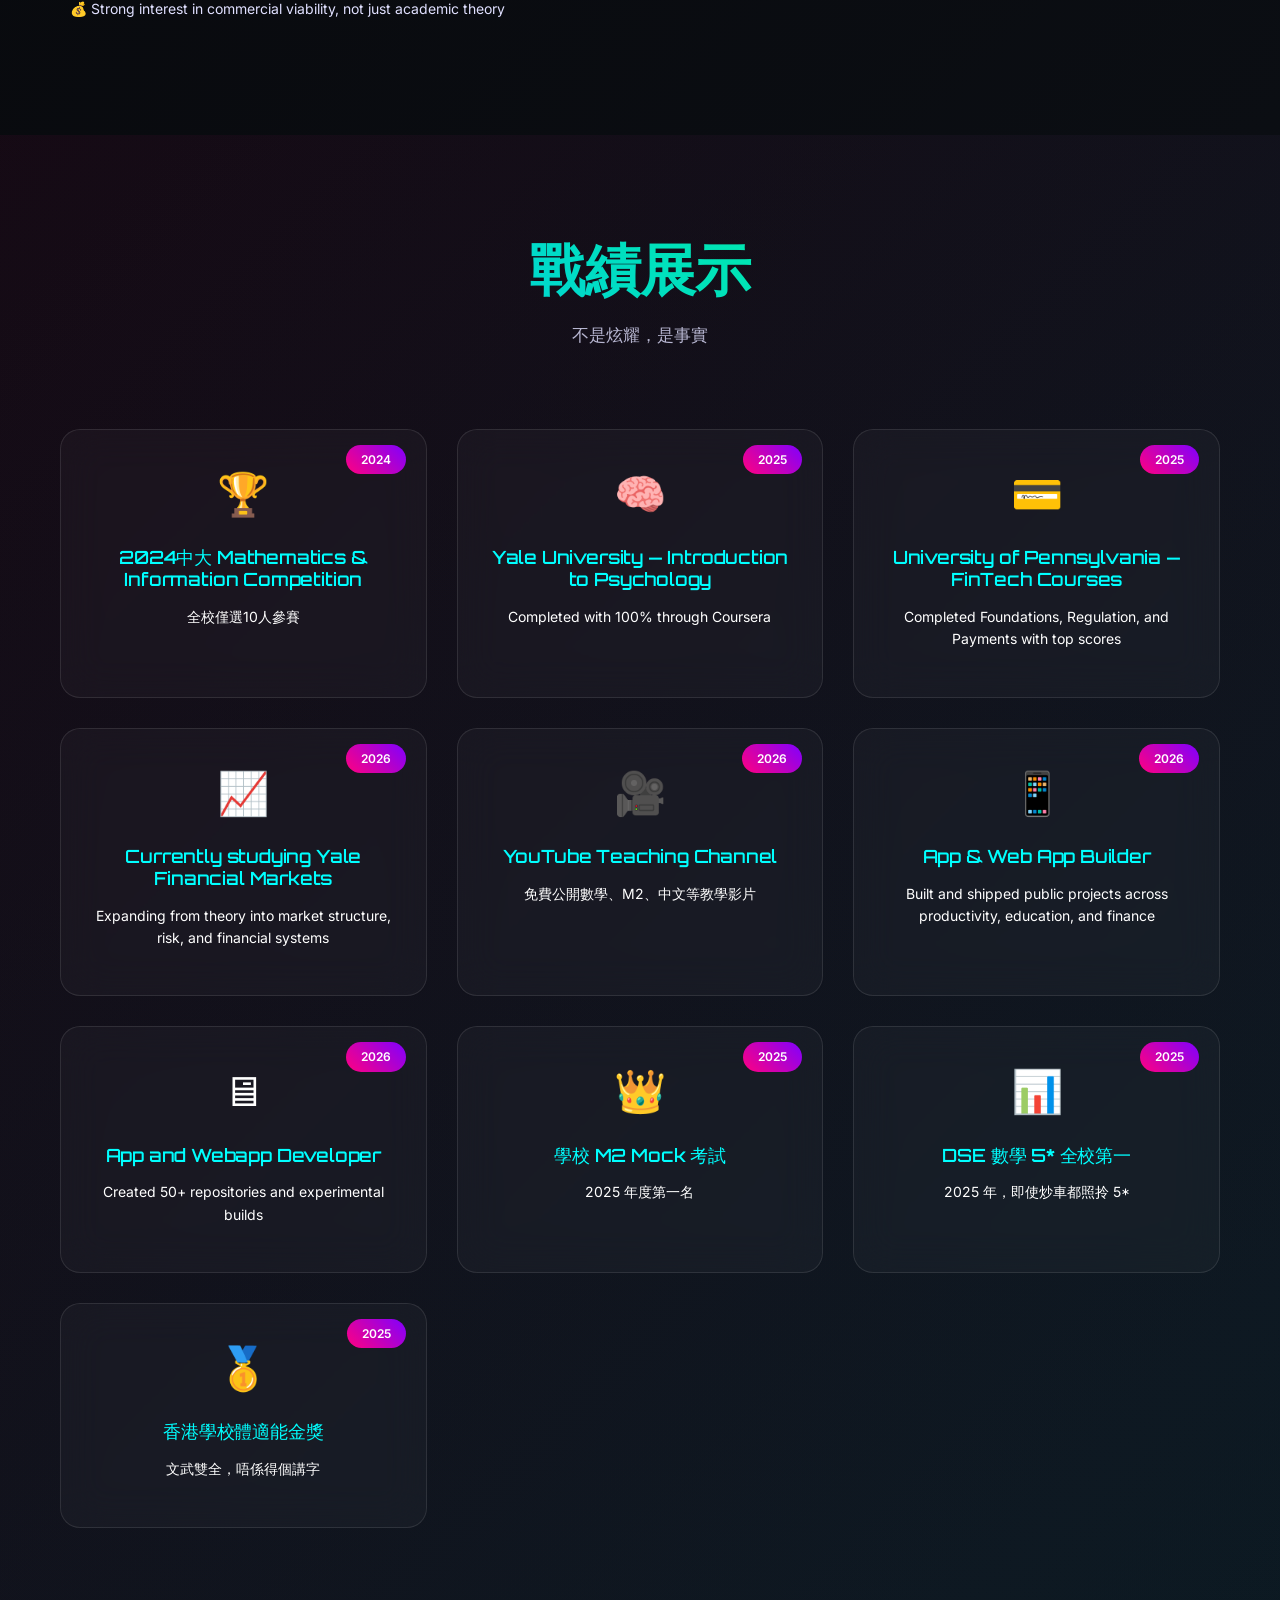
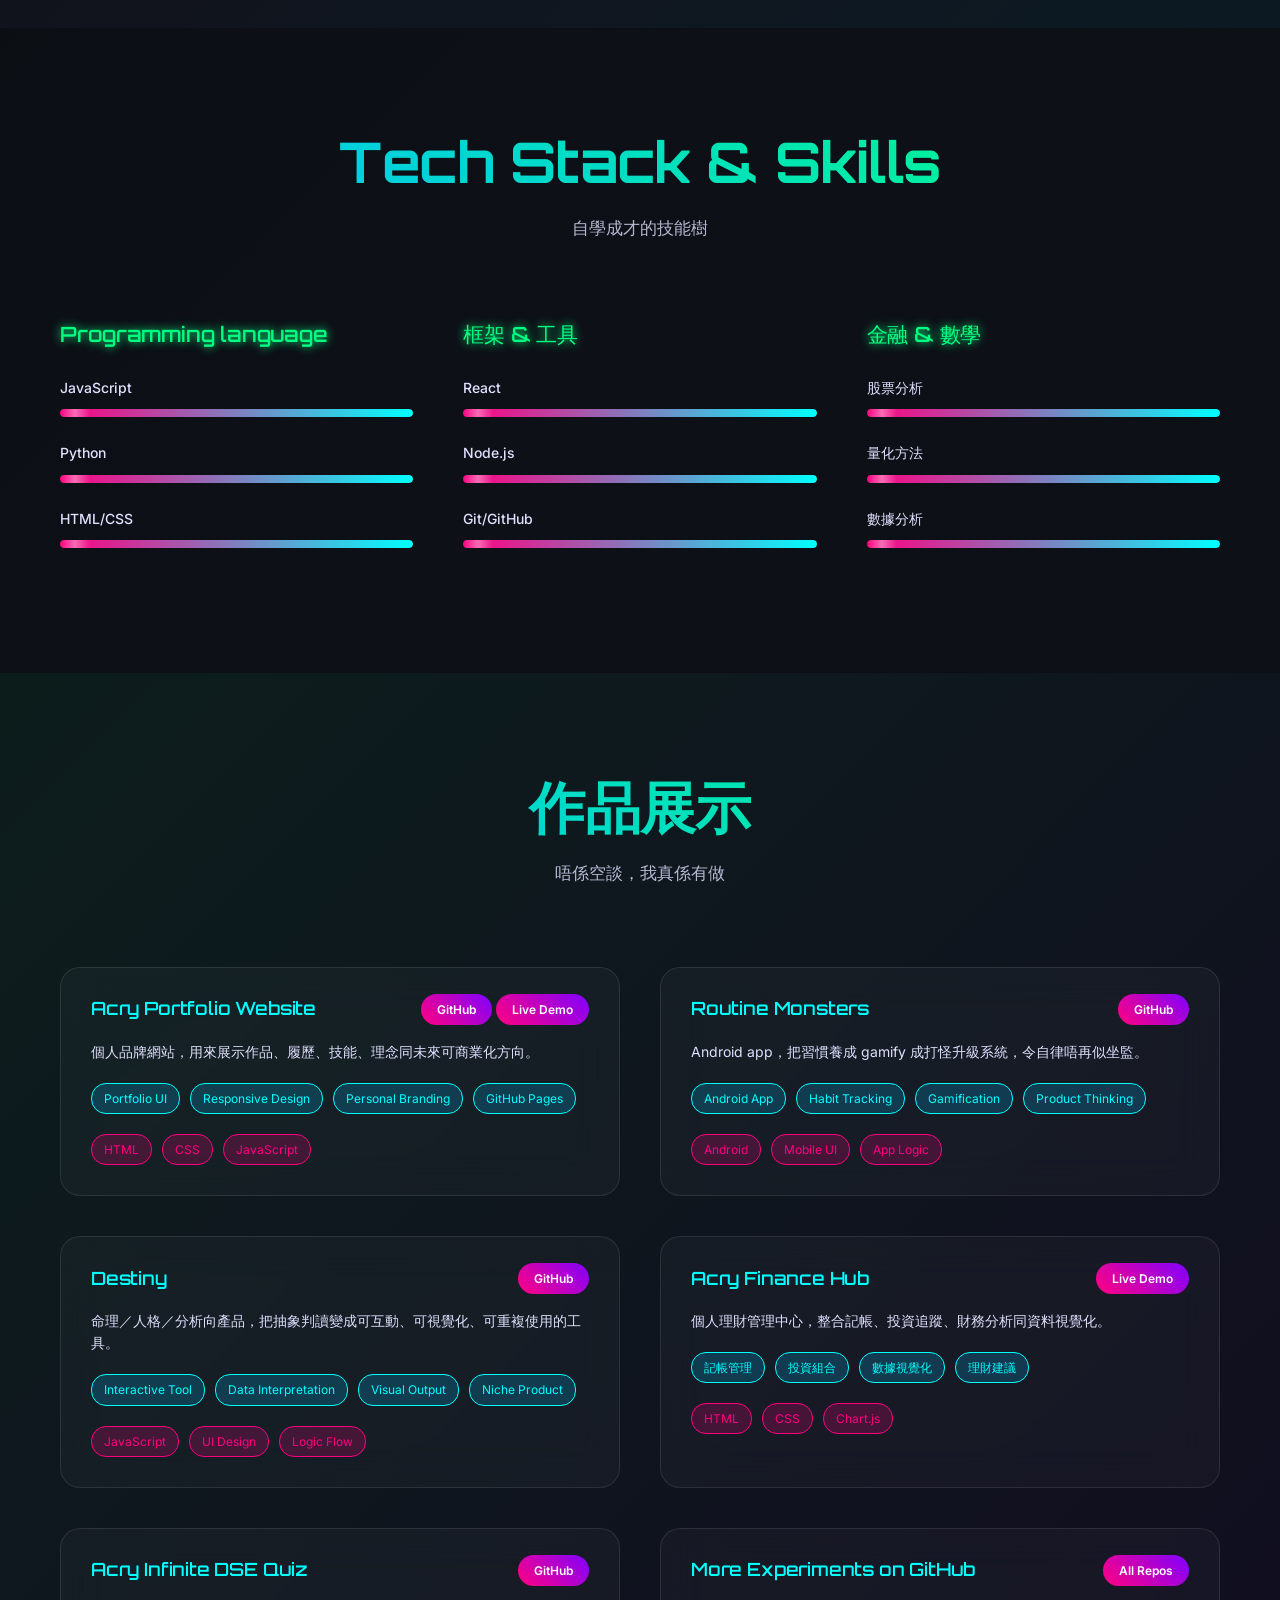
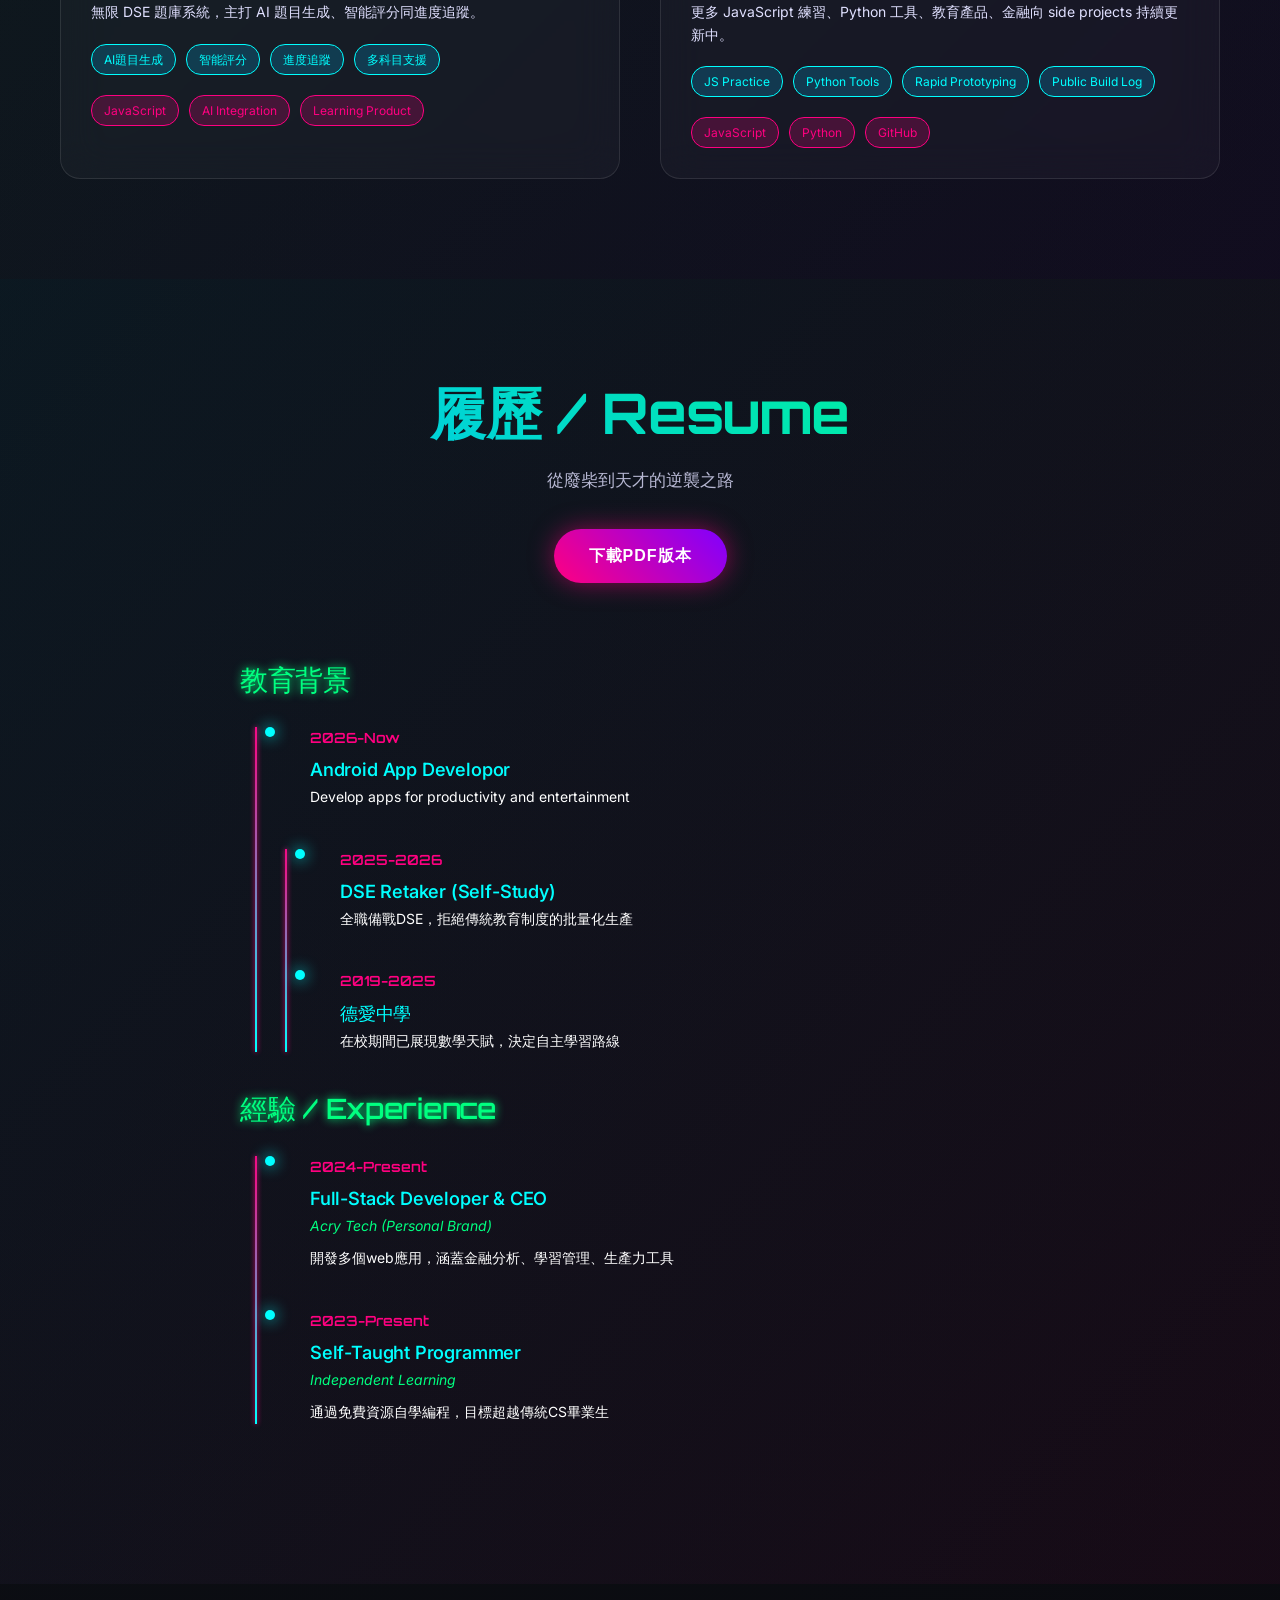
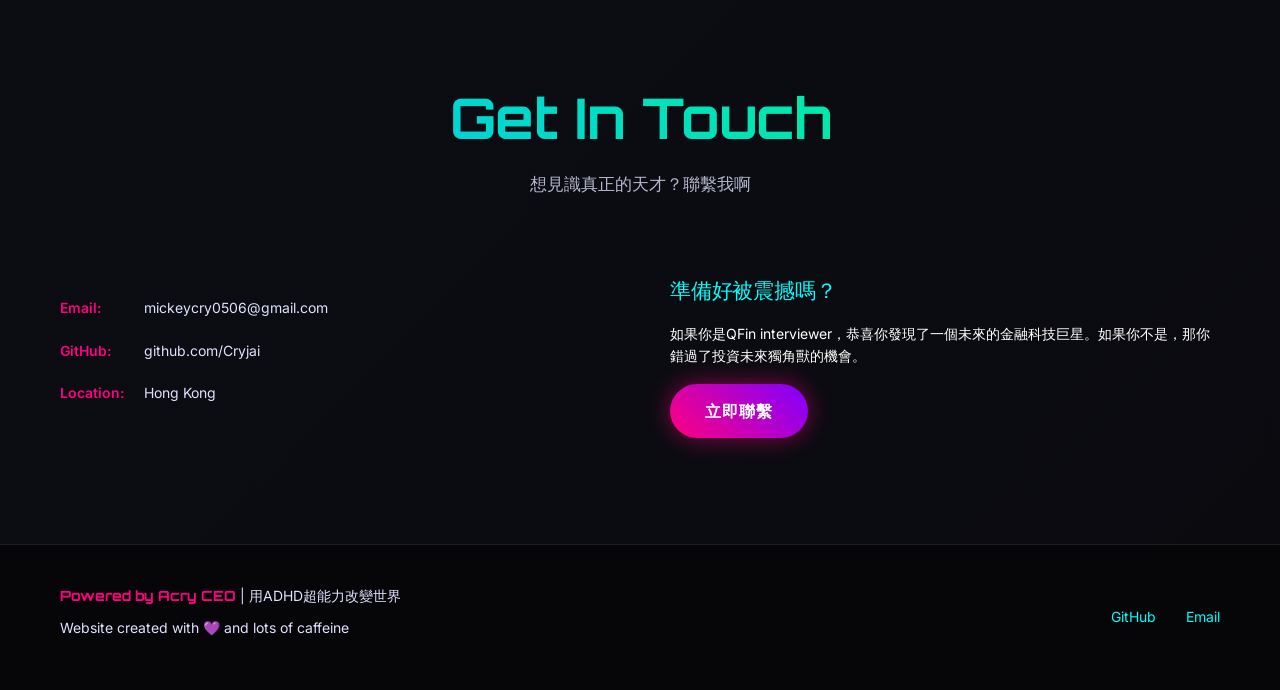
==== commit 31dbe78c: "Update index.html" ====
--- a/index.html
+++ b/index.html
@@ -120,88 +120,86 @@
         </div>
     </section>
 
-    <!-- Achievements Section -->
-    <section id="achievements" class="achievements">
-        <div class="container">
-            <div class="section-header">
-                <h2 class="section-title">戰績展示</h2>
-                <p class="section-subtitle">不是炫耀，是事實</p>
-            </div>
-            <div class="achievements-grid">
-                <div class="achievement-card">
-                    <div class="achievement-icon">🏆</div>
-                    <h3>2024中大Mathematics & Information Competition</h3>
-                    <p>全校僅選10人參賽</p>
-                    <span class="achievement-year">2024</span>
-                </div>
-                <div class="achievement-card">
-  <div class="achievement-icon">🧠</div>
-  <h3>Yale University — Introduction to Psychology</h3>
-  <p>Completed with 100% through Coursera</p>
-  <span class="achievement-year">2025</span>
-</div>
-
-<div class="achievement-card">
-  <div class="achievement-icon">💳</div>
-  <h3>University of Pennsylvania — FinTech Courses</h3>
-  <p>Completed Foundations, Regulation, and Payments with top scores</p>
-  <span class="achievement-year">2025</span>
-</div>
-
-<div class="achievement-card">
-  <div class="achievement-icon">📈</div>
-  <h3>Currently studying Yale Financial Markets</h3>
-  <p>Expanding from theory into market structure, risk, and financial systems</p>
-  <span class="achievement-year">2026</span>
-</div>
-
-<div class="achievement-card">
-  <div class="achievement-icon">🎥</div>
-  <h3>YouTube Teaching Channel</h3>
-  <p>Create public teaching videos on math, DSE topics, and self-learning content</p>
-  <span class="achievement-year">2026</span>
-</div>
-
-<div class="achievement-card">
-  <div class="achievement-icon">📱</div>
-  <h3>App & Web App Builder</h3>
-  <p>Built and shipped multiple public projects across productivity, education, and metaphysics</p>
-  <span class="achievement-year">2026</span>
-</div>
-<div class="achievements-grid">
-                <div class="achievement-card">
-                    <div class="achievement-icon">🖥</div>
-                    <h3> App and webapp developer </h3>
-                    <p>Created 50+ repo</p>
-                    <span class="achievement-year">2026</span>
-                </div>
-<div class="achievement-card">
-                    <div class="achievement-icon">🏆</div>
-                    <h3>Youtube免費教學片</h3>
-                    <p>免費公開數學、M2、中文等教學影片</p>
-                    <span class="achievement-year">2026</span>
-                </div>
-                <div class="achievement-card">
-                    <div class="achievement-icon">👑</div>
-                    <h3>學校M2 Mock考試</h3>
-                    <p>2025年度第一名</p>
-                    <span class="achievement-year">2025</span>
-                </div>
-                <div class="achievement-card">
-                    <div class="achievement-icon">📊</div>
-                    <h3>DSE數學5*全校第一</h3>
-                    <p>2025年，即使「炒車」都能拿5*</p>
-                    <span class="achievement-year">2025</span>
-                </div>
-                <div class="achievement-card">
-                    <div class="achievement-icon">🥇</div>
-                    <h3>香港學校體適能金獎</h3>
-                    <p>文武雙全的典型代表</p>
-                    <span class="achievement-year">2025</span>
-                </div>
-            </div>
-        </div>
-    </section>
+<section id="achievements" class="achievements">
+  <div class="container">
+    <div class="section-header">
+      <h2 class="section-title">戰績展示</h2>
+      <p class="section-subtitle">不是炫耀，是事實</p>
+    </div>
+
+    <div class="achievements-grid">
+      <div class="achievement-card">
+        <div class="achievement-icon">🏆</div>
+        <h3>2024中大 Mathematics & Information Competition</h3>
+        <p>全校僅選10人參賽</p>
+        <span class="achievement-year">2024</span>
+      </div>
+
+      <div class="achievement-card">
+        <div class="achievement-icon">🧠</div>
+        <h3>Yale University — Introduction to Psychology</h3>
+        <p>Completed with 100% through Coursera</p>
+        <span class="achievement-year">2025</span>
+      </div>
+
+      <div class="achievement-card">
+        <div class="achievement-icon">💳</div>
+        <h3>University of Pennsylvania — FinTech Courses</h3>
+        <p>Completed Foundations, Regulation, and Payments with top scores</p>
+        <span class="achievement-year">2025</span>
+      </div>
+
+      <div class="achievement-card">
+        <div class="achievement-icon">📈</div>
+        <h3>Currently studying Yale Financial Markets</h3>
+        <p>Expanding from theory into market structure, risk, and financial systems</p>
+        <span class="achievement-year">2026</span>
+      </div>
+
+      <div class="achievement-card">
+        <div class="achievement-icon">🎥</div>
+        <h3>YouTube Teaching Channel</h3>
+        <p>免費公開數學、M2、中文等教學影片</p>
+        <span class="achievement-year">2026</span>
+      </div>
+
+      <div class="achievement-card">
+        <div class="achievement-icon">📱</div>
+        <h3>App & Web App Builder</h3>
+        <p>Built and shipped public projects across productivity, education, and finance</p>
+        <span class="achievement-year">2026</span>
+      </div>
+
+      <div class="achievement-card">
+        <div class="achievement-icon">🖥</div>
+        <h3>App and Webapp Developer</h3>
+        <p>Created 50+ repositories and experimental builds</p>
+        <span class="achievement-year">2026</span>
+      </div>
+
+      <div class="achievement-card">
+        <div class="achievement-icon">👑</div>
+        <h3>學校 M2 Mock 考試</h3>
+        <p>2025 年度第一名</p>
+        <span class="achievement-year">2025</span>
+      </div>
+
+      <div class="achievement-card">
+        <div class="achievement-icon">📊</div>
+        <h3>DSE 數學 5* 全校第一</h3>
+        <p>2025 年，即使炒車都照拎 5*</p>
+        <span class="achievement-year">2025</span>
+      </div>
+
+      <div class="achievement-card">
+        <div class="achievement-icon">🥇</div>
+        <h3>香港學校體適能金獎</h3>
+        <p>文武雙全，唔係得個講字</p>
+        <span class="achievement-year">2025</span>
+      </div>
+    </div>
+  </div>
+</section>
 
     <!-- Skills Section -->
     <section id="skills" class="skills">
@@ -284,122 +282,145 @@
         </div>
     </section>
 
-    <!-- Projects Section -->
-    <section id="projects" class="projects">
-        <div class="container">
-            <div class="section-header">
-                <h2 class="section-title">Projects Portfolio</h2>
-                <p class="section-subtitle">用代碼改變世界，用創意賺取金錢</p>
-            </div>
-            <div class="projects-grid">
-                <div class="project-card">
-                    <div class="project-header">
-                        <h3>Stock Sentiment Analysis</h3>
-                        <div class="project-links">
-                            <a href="https://github.com/Cryjai/stock-sentiment-analysis" target="_blank" class="project-link">GitHub</a>
-                        </div>
-                    </div>
-                    <p class="project-description">用Python自動撈股票新聞，分析市場情緒，等你扮股神，型過你friend！</p>
-                    <div class="project-features">
-                        <span class="feature">即時撈新聞</span>
-                        <span class="feature">情緒分析</span>
-                        <span class="feature">數據視覺化</span>
-                        <span class="feature">自訂股票</span>
-                    </div>
-                    <div class="project-tech">
-                        <span class="tech-tag">Python</span>
-                        <span class="tech-tag">TextBlob</span>
-                        <span class="tech-tag">Matplotlib</span>
-                    </div>
-                </div>
-
-                <div class="project-card">
-                    <div class="project-header">
-                        <h3>Life Bankruptcy Tracker</h3>
-                        <div class="project-links">
-                            <a href="https://cryjai.github.io/life-bankruptcy-trackor/" target="_blank" class="project-link">Live Demo</a>
-                        </div>
-                    </div>
-                    <p class="project-description">人生破產追蹤器 - 時間就是金錢，追蹤你的人生投資回報率</p>
-                    <div class="project-features">
-                        <span class="feature">時間價值計算</span>
-                        <span class="feature">任務管理</span>
-                        <span class="feature">浪費時間懲罰</span>
-                        <span class="feature">成就系統</span>
-                    </div>
-                    <div class="project-tech">
-                        <span class="tech-tag">HTML</span>
-                        <span class="tech-tag">CSS</span>
-                        <span class="tech-tag">JavaScript</span>
-                    </div>
-                </div>
-
-                <div class="project-card">
-                    <div class="project-header">
-                        <h3>Acry DSE Study Hub</h3>
-                        <div class="project-links">
-                            <a href="https://github.com/Cryjai/banana-mood/" target="_blank" class="project-link">GitHub</a>
-                        </div>
-                    </div>
-                    <p class="project-description">全網最潮DSE資源站 - 讀書唔再死蠢</p>
-                    <div class="project-features">
-                        <span class="feature">7大主科資源</span>
-                        <span class="feature">成績分析</span>
-                        <span class="feature">倒數計時</span>
-                        <span class="feature">未來感UI</span>
-                    </div>
-                    <div class="project-tech">
-                        <span class="tech-tag">HTML</span>
-                        <span class="tech-tag">CSS</span>
-                        <span class="tech-tag">Chart.js</span>
-                    </div>
-                </div>
-
-                <div class="project-card">
-                    <div class="project-header">
-                        <h3>Acry Finance Hub</h3>
-                        <div class="project-links">
-                            <a href="https://cryjai.github.io/acry-finance-hub/#" target="_blank" class="project-link">Live Demo</a>
-                        </div>
-                    </div>
-                    <p class="project-description">個人理財管理中心 - 記帳、投資追蹤、財務分析一站式解決</p>
-                    <div class="project-features">
-                        <span class="feature">記帳管理</span>
-                        <span class="feature">投資組合</span>
-                        <span class="feature">數據視覺化</span>
-                        <span class="feature">理財建議</span>
-                    </div>
-                    <div class="project-tech">
-                        <span class="tech-tag">HTML</span>
-                        <span class="tech-tag">CSS</span>
-                        <span class="tech-tag">Chart.js</span>
-                    </div>
-                </div>
-
-                <div class="project-card">
-                    <div class="project-header">
-                        <h3>Acry Infinite DSE Quiz</h3>
-                        <div class="project-links">
-                            <a href="https://github.com/Cryjai/acry-infinite-dse-quiz" target="_blank" class="project-link">GitHub</a>
-                        </div>
-                    </div>
-                    <p class="project-description">無限DSE題庫系統 - AI生成題目，智能評分系統</p>
-                    <div class="project-features">
-                        <span class="feature">AI題目生成</span>
-                        <span class="feature">智能評分</span>
-                        <span class="feature">進度追蹤</span>
-                        <span class="feature">多科目支援</span>
-                    </div>
-                    <div class="project-tech">
-                        <span class="tech-tag">JavaScript</span>
-                        <span class="tech-tag">AI Integration</span>
-                        <span class="tech-tag">LocalStorage</span>
-                    </div>
-                </div>
-            </div>
-        </div>
-    </section>
-
+   <!-- Projects Section -->
+<section id="projects" class="projects">
+  <div class="container">
+    <div class="section-header">
+      <h2 class="section-title">作品展示</h2>
+      <p class="section-subtitle">唔係空談，我真係有做</p>
+    </div>
+
+    <div class="projects-grid">
+      <div class="project-card">
+        <div class="project-header">
+          <h3>Acry Portfolio Website</h3>
+          <div class="project-links">
+            <a href="https://github.com/Cryjai/Acry" target="_blank" rel="noopener noreferrer" class="project-link">GitHub</a>
+            <a href="https://cryjai.github.io/Acry/" target="_blank" rel="noopener noreferrer" class="project-link">Live Demo</a>
+          </div>
+        </div>
+        <p class="project-description">個人品牌網站，用來展示作品、履歷、技能、理念同未來可商業化方向。</p>
+        <div class="project-features">
+          <span class="feature">Portfolio UI</span>
+          <span class="feature">Responsive Design</span>
+          <span class="feature">Personal Branding</span>
+          <span class="feature">GitHub Pages</span>
+        </div>
+        <div class="project-tech">
+          <span class="tech-tag">HTML</span>
+          <span class="tech-tag">CSS</span>
+          <span class="tech-tag">JavaScript</span>
+        </div>
+      </div>
+
+      <div class="project-card">
+        <div class="project-header">
+          <h3>Routine Monsters</h3>
+          <div class="project-links">
+            <a href="https://github.com/Cryjai?tab=repositories" target="_blank" rel="noopener noreferrer" class="project-link">GitHub</a>
+          </div>
+        </div>
+        <p class="project-description">Android app，把習慣養成 gamify 成打怪升級系統，令自律唔再似坐監。</p>
+        <div class="project-features">
+          <span class="feature">Android App</span>
+          <span class="feature">Habit Tracking</span>
+          <span class="feature">Gamification</span>
+          <span class="feature">Product Thinking</span>
+        </div>
+        <div class="project-tech">
+          <span class="tech-tag">Android</span>
+          <span class="tech-tag">Mobile UI</span>
+          <span class="tech-tag">App Logic</span>
+        </div>
+      </div>
+
+      <div class="project-card">
+        <div class="project-header">
+          <h3>Destiny</h3>
+          <div class="project-links">
+            <a href="https://github.com/Cryjai?tab=repositories" target="_blank" rel="noopener noreferrer" class="project-link">GitHub</a>
+          </div>
+        </div>
+        <p class="project-description">命理／人格／分析向產品，把抽象判讀變成可互動、可視覺化、可重複使用的工具。</p>
+        <div class="project-features">
+          <span class="feature">Interactive Tool</span>
+          <span class="feature">Data Interpretation</span>
+          <span class="feature">Visual Output</span>
+          <span class="feature">Niche Product</span>
+        </div>
+        <div class="project-tech">
+          <span class="tech-tag">JavaScript</span>
+          <span class="tech-tag">UI Design</span>
+          <span class="tech-tag">Logic Flow</span>
+        </div>
+      </div>
+
+      <div class="project-card">
+        <div class="project-header">
+          <h3>Acry Finance Hub</h3>
+          <div class="project-links">
+            <a href="https://cryjai.github.io/acry-finance-hub/#" target="_blank" rel="noopener noreferrer" class="project-link">Live Demo</a>
+          </div>
+        </div>
+        <p class="project-description">個人理財管理中心，整合記帳、投資追蹤、財務分析同資料視覺化。</p>
+        <div class="project-features">
+          <span class="feature">記帳管理</span>
+          <span class="feature">投資組合</span>
+          <span class="feature">數據視覺化</span>
+          <span class="feature">理財建議</span>
+        </div>
+        <div class="project-tech">
+          <span class="tech-tag">HTML</span>
+          <span class="tech-tag">CSS</span>
+          <span class="tech-tag">Chart.js</span>
+        </div>
+      </div>
+
+      <div class="project-card">
+        <div class="project-header">
+          <h3>Acry Infinite DSE Quiz</h3>
+          <div class="project-links">
+            <a href="https://github.com/Cryjai/acry-infinite-dse-quiz" target="_blank" rel="noopener noreferrer" class="project-link">GitHub</a>
+          </div>
+        </div>
+        <p class="project-description">無限 DSE 題庫系統，主打 AI 題目生成、智能評分同進度追蹤。</p>
+        <div class="project-features">
+          <span class="feature">AI題目生成</span>
+          <span class="feature">智能評分</span>
+          <span class="feature">進度追蹤</span>
+          <span class="feature">多科目支援</span>
+        </div>
+        <div class="project-tech">
+          <span class="tech-tag">JavaScript</span>
+          <span class="tech-tag">AI Integration</span>
+          <span class="tech-tag">Learning Product</span>
+        </div>
+      </div>
+
+      <div class="project-card">
+        <div class="project-header">
+          <h3>More Experiments on GitHub</h3>
+          <div class="project-links">
+            <a href="https://github.com/Cryjai?tab=repositories" target="_blank" rel="noopener noreferrer" class="project-link">All Repos</a>
+          </div>
+        </div>
+        <p class="project-description">更多 JavaScript 練習、Python 工具、教育產品、金融向 side projects 持續更新中。</p>
+        <div class="project-features">
+          <span class="feature">JS Practice</span>
+          <span class="feature">Python Tools</span>
+          <span class="feature">Rapid Prototyping</span>
+          <span class="feature">Public Build Log</span>
+        </div>
+        <div class="project-tech">
+          <span class="tech-tag">JavaScript</span>
+          <span class="tech-tag">Python</span>
+          <span class="tech-tag">GitHub</span>
+        </div>
+      </div>
+    </div>
+  </div>
+</section>
+    
     <!-- CV Section -->
     <section id="cv" class="cv">
         <div class="container">
@@ -411,6 +432,14 @@
             <div class="cv-content">
                 <div class="cv-section">
                     <h3>教育背景</h3>
+                    <div class="timeline">
+                        <div class="timeline-item">
+                            <div class="timeline-date">2026-Now</div>
+                            <div class="timeline-content">
+                                <h4>Android App Developor</h4>
+                                <p>Develop apps for productivity and entertainment</p>
+                            </div>
+                        </div>
                     <div class="timeline">
                         <div class="timeline-item">
                             <div class="timeline-date">2025-2026</div>
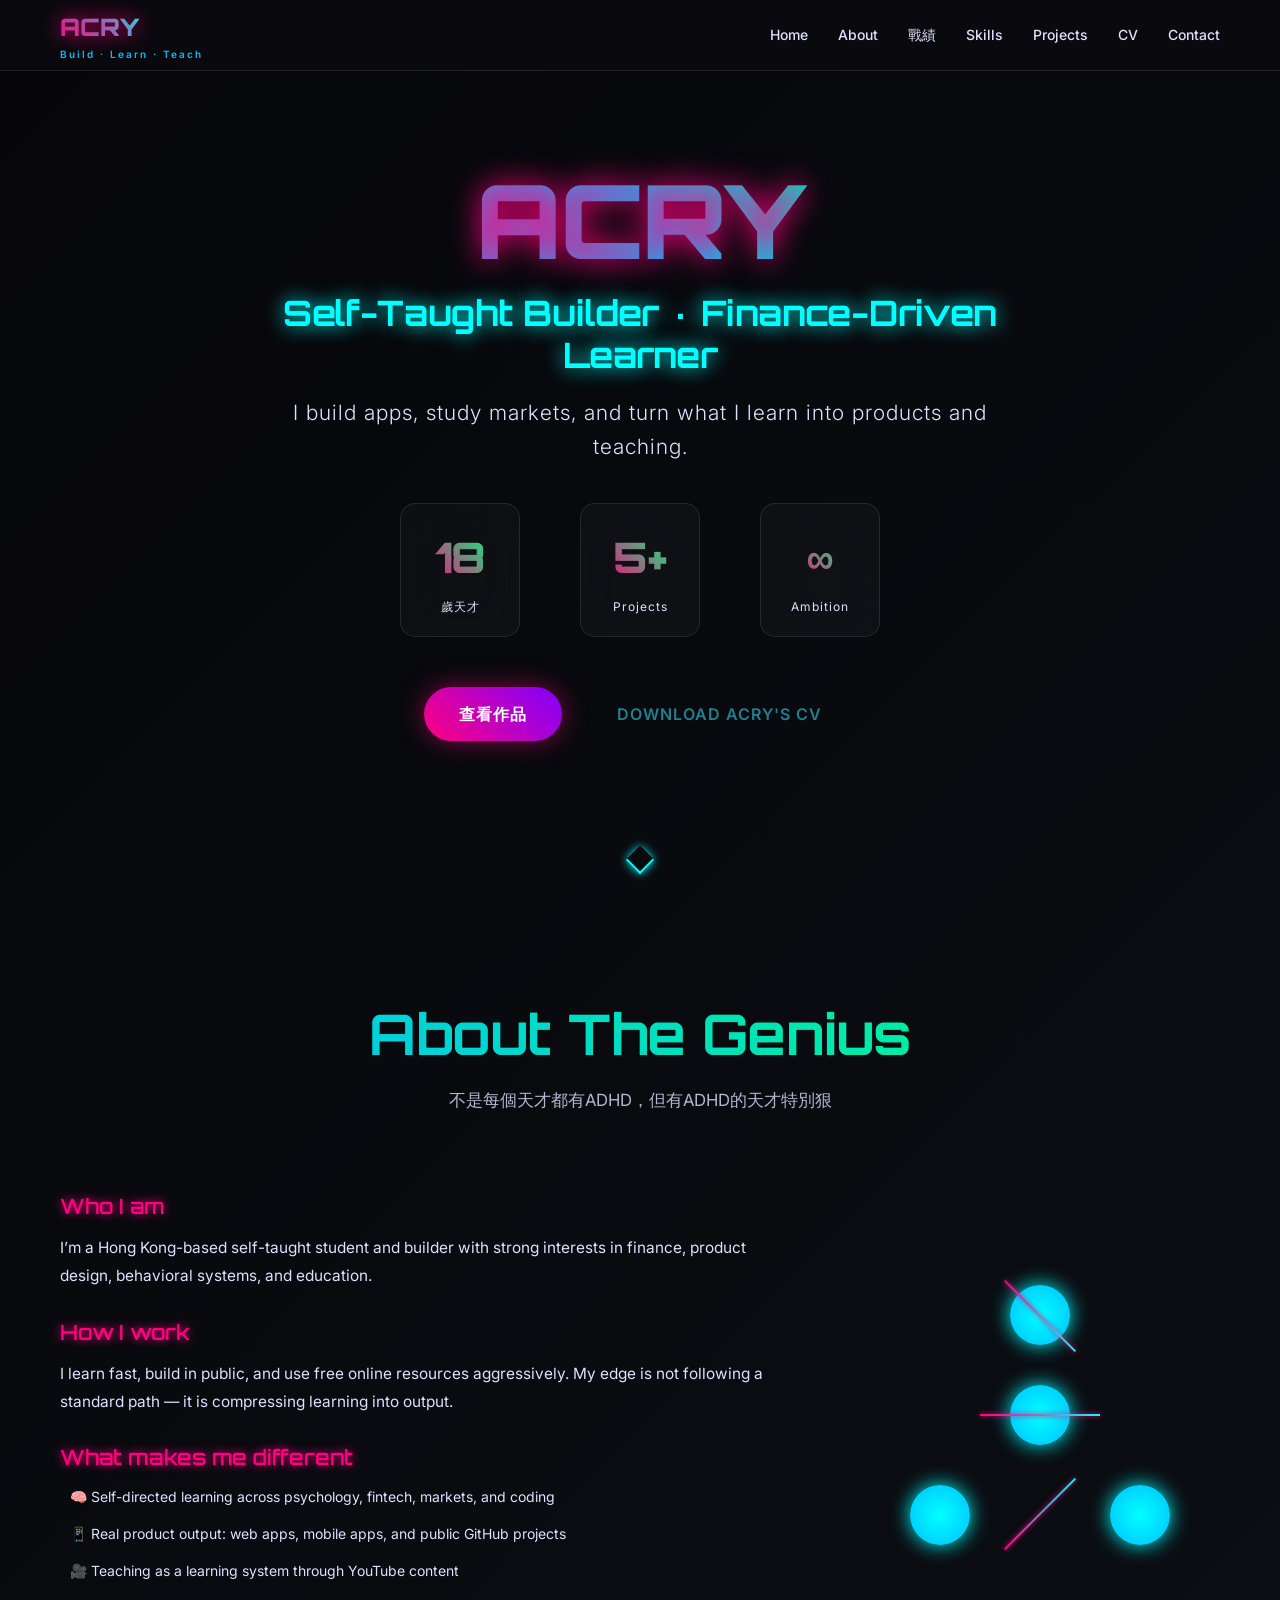
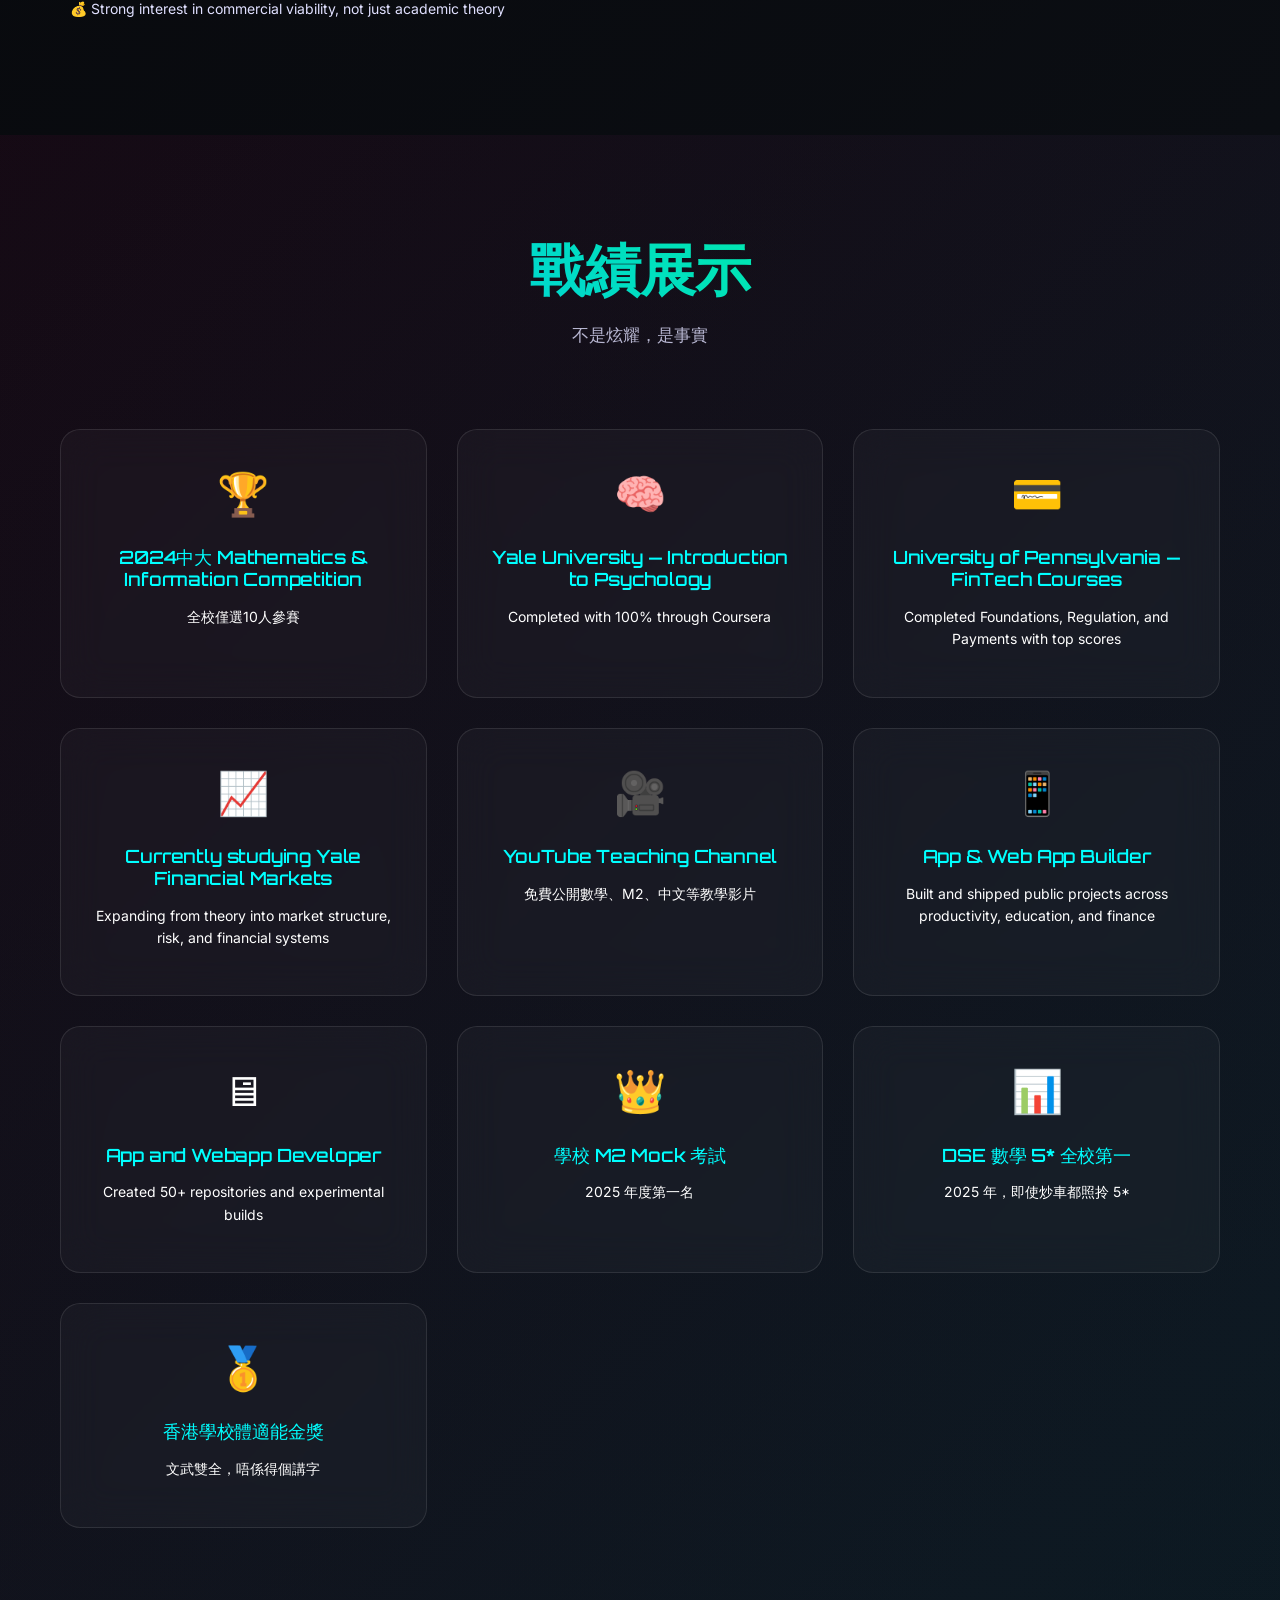
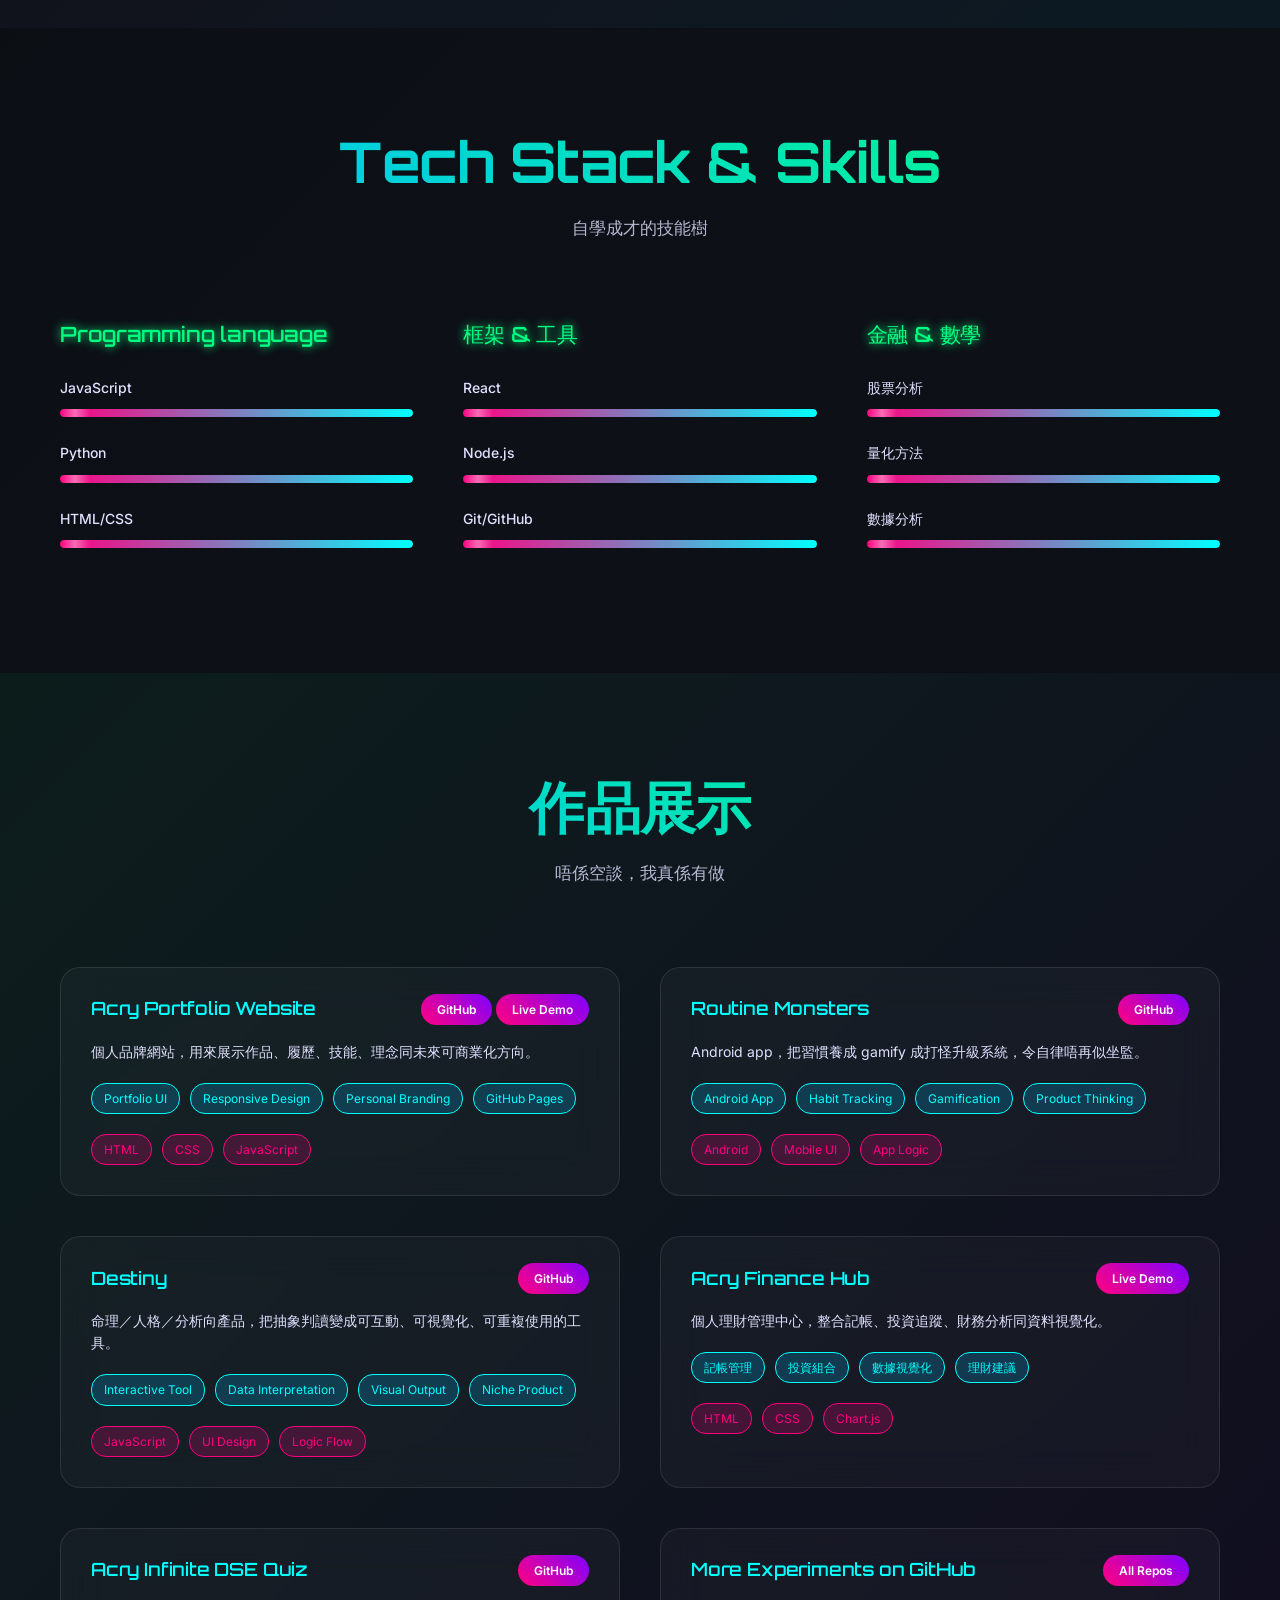
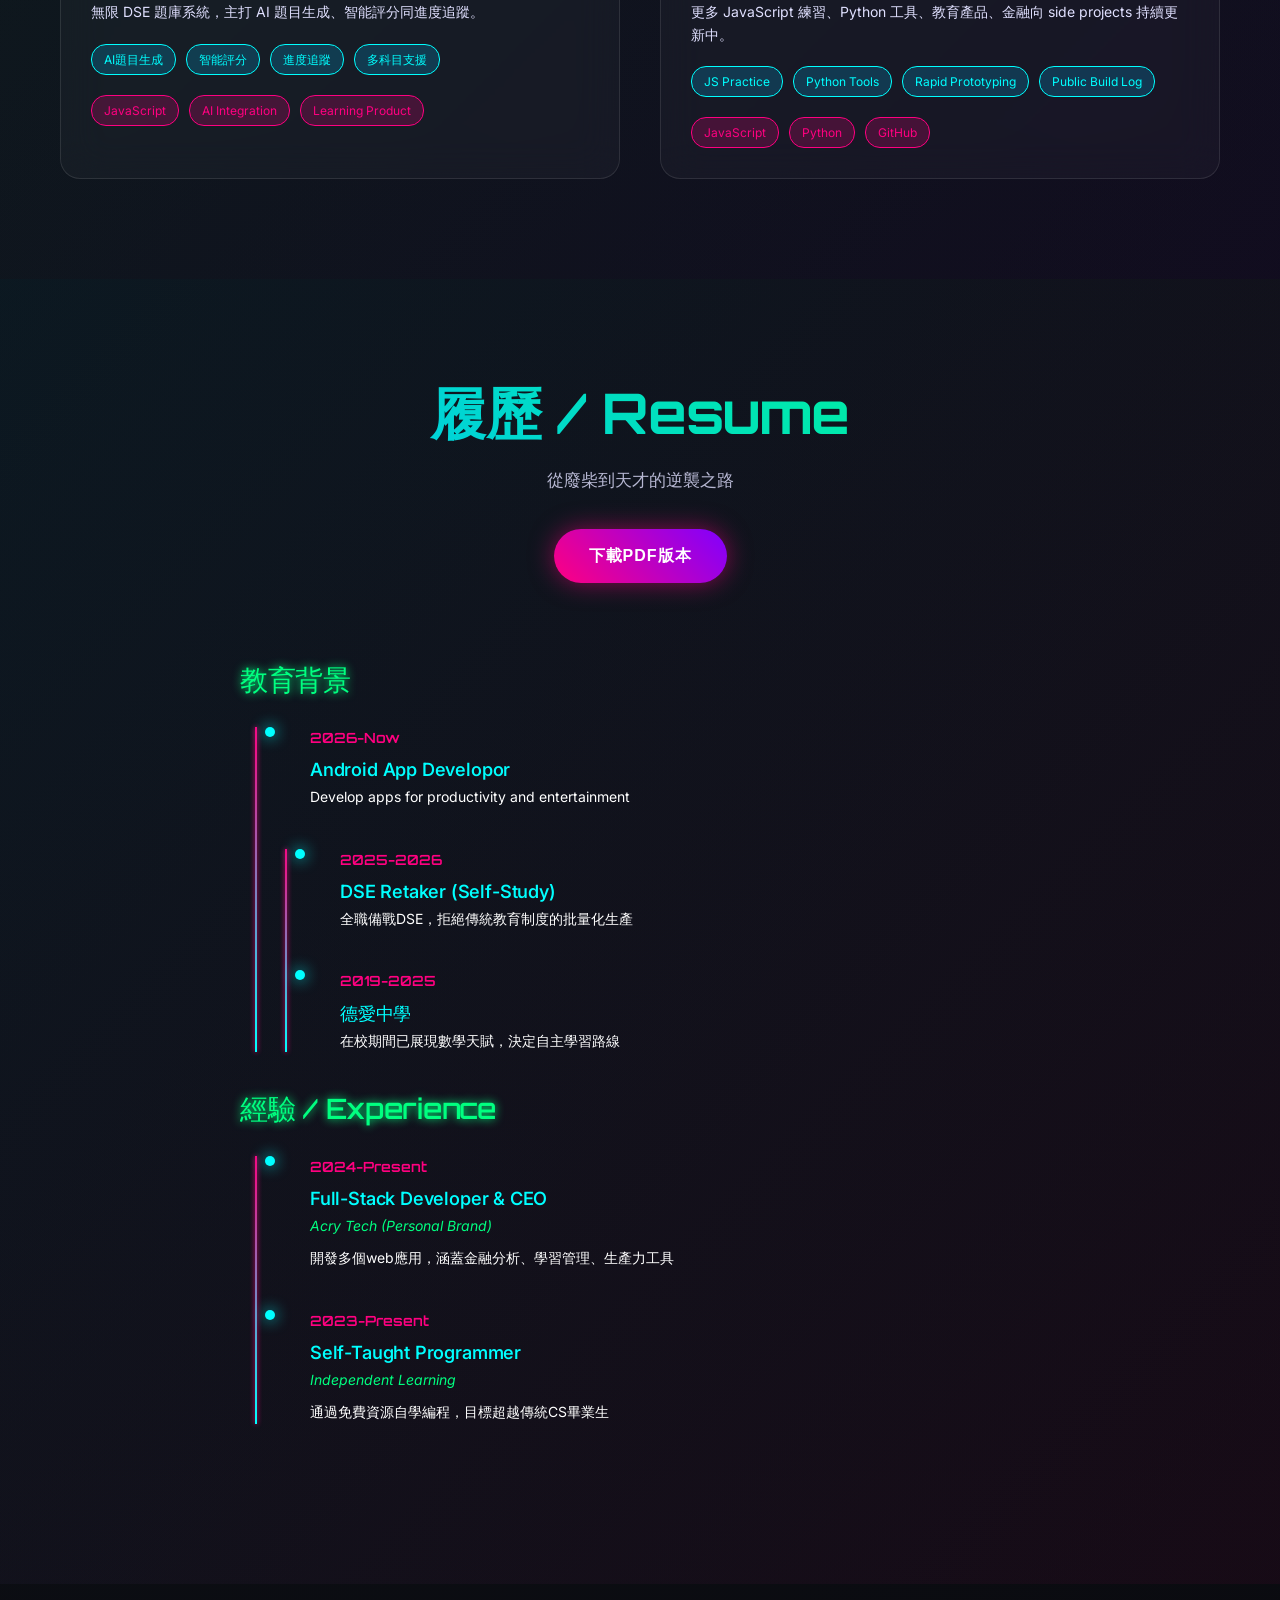
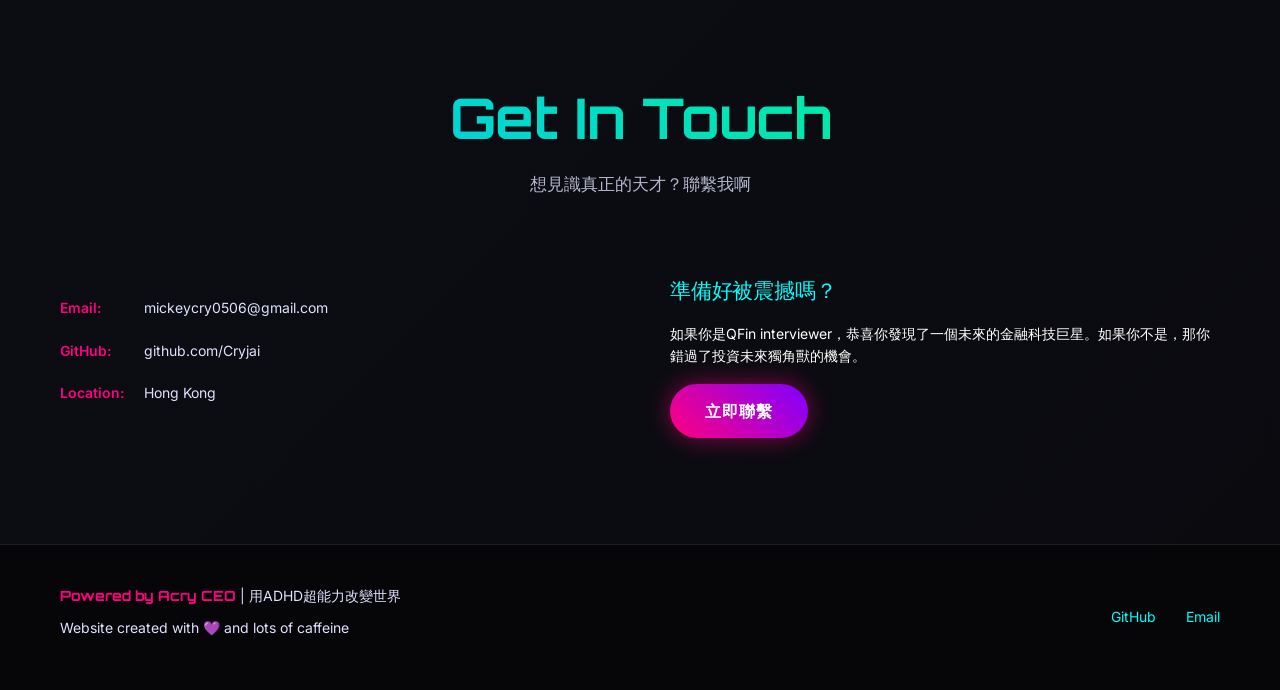
==== commit c8fe4bd8: "Update CV download link in index.html" ====
--- a/index.html
+++ b/index.html
@@ -65,8 +65,8 @@
             </div>
             <div class="hero-cta">
                 <a href="#projects" class="btn btn-primary">查看作品</a>
-                <a class="btn" href="https://drive.google.com/file/d/FILE_ID/view?usp=sharing" target="_blank" rel="noopener noreferrer">
-  Download PDF Version
+                <a class="btn" href="https://docs.google.com/document/d/1CQCA3GM9DvjjD3zbTpGG7OvkjlzcpNMF_hV-ewGEggA/edit?usp=sharing" target="_blank" rel="noopener noreferrer">
+  Download Acry's CV
 </a>
 
             </div>
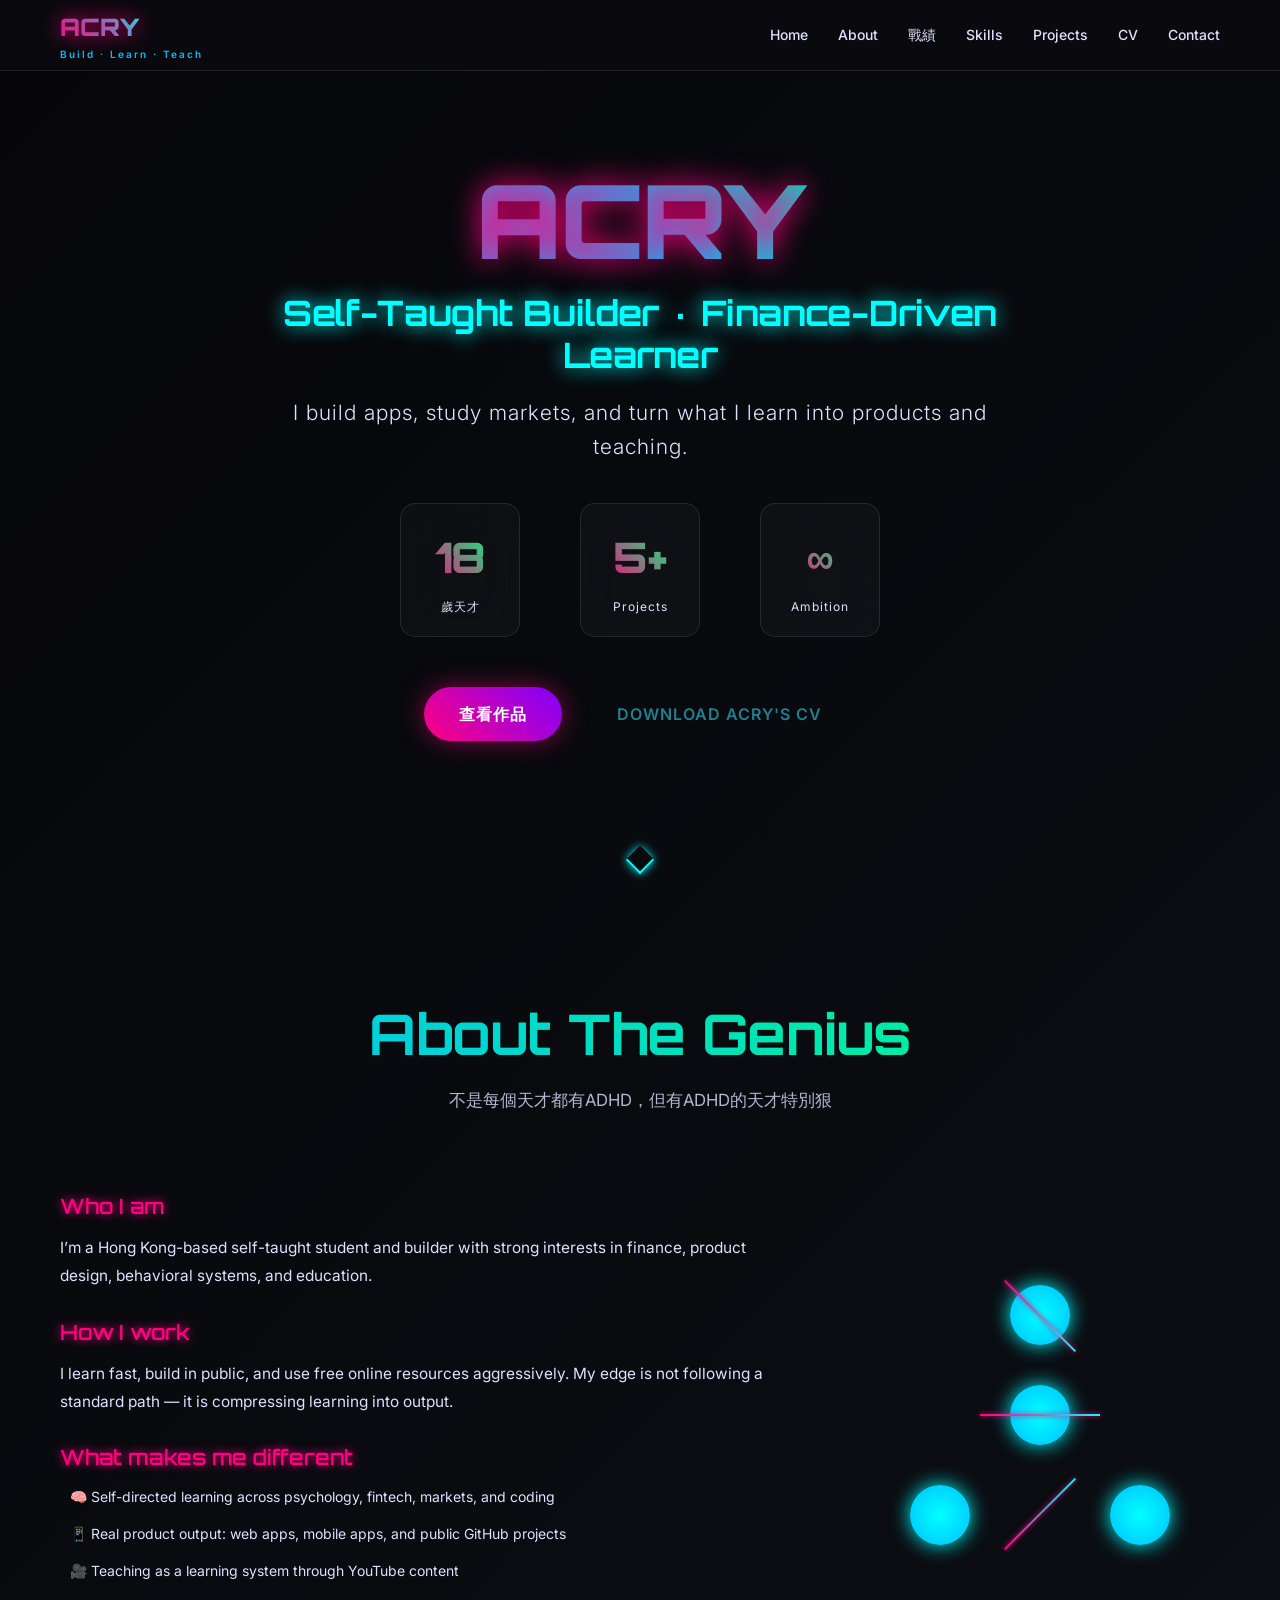
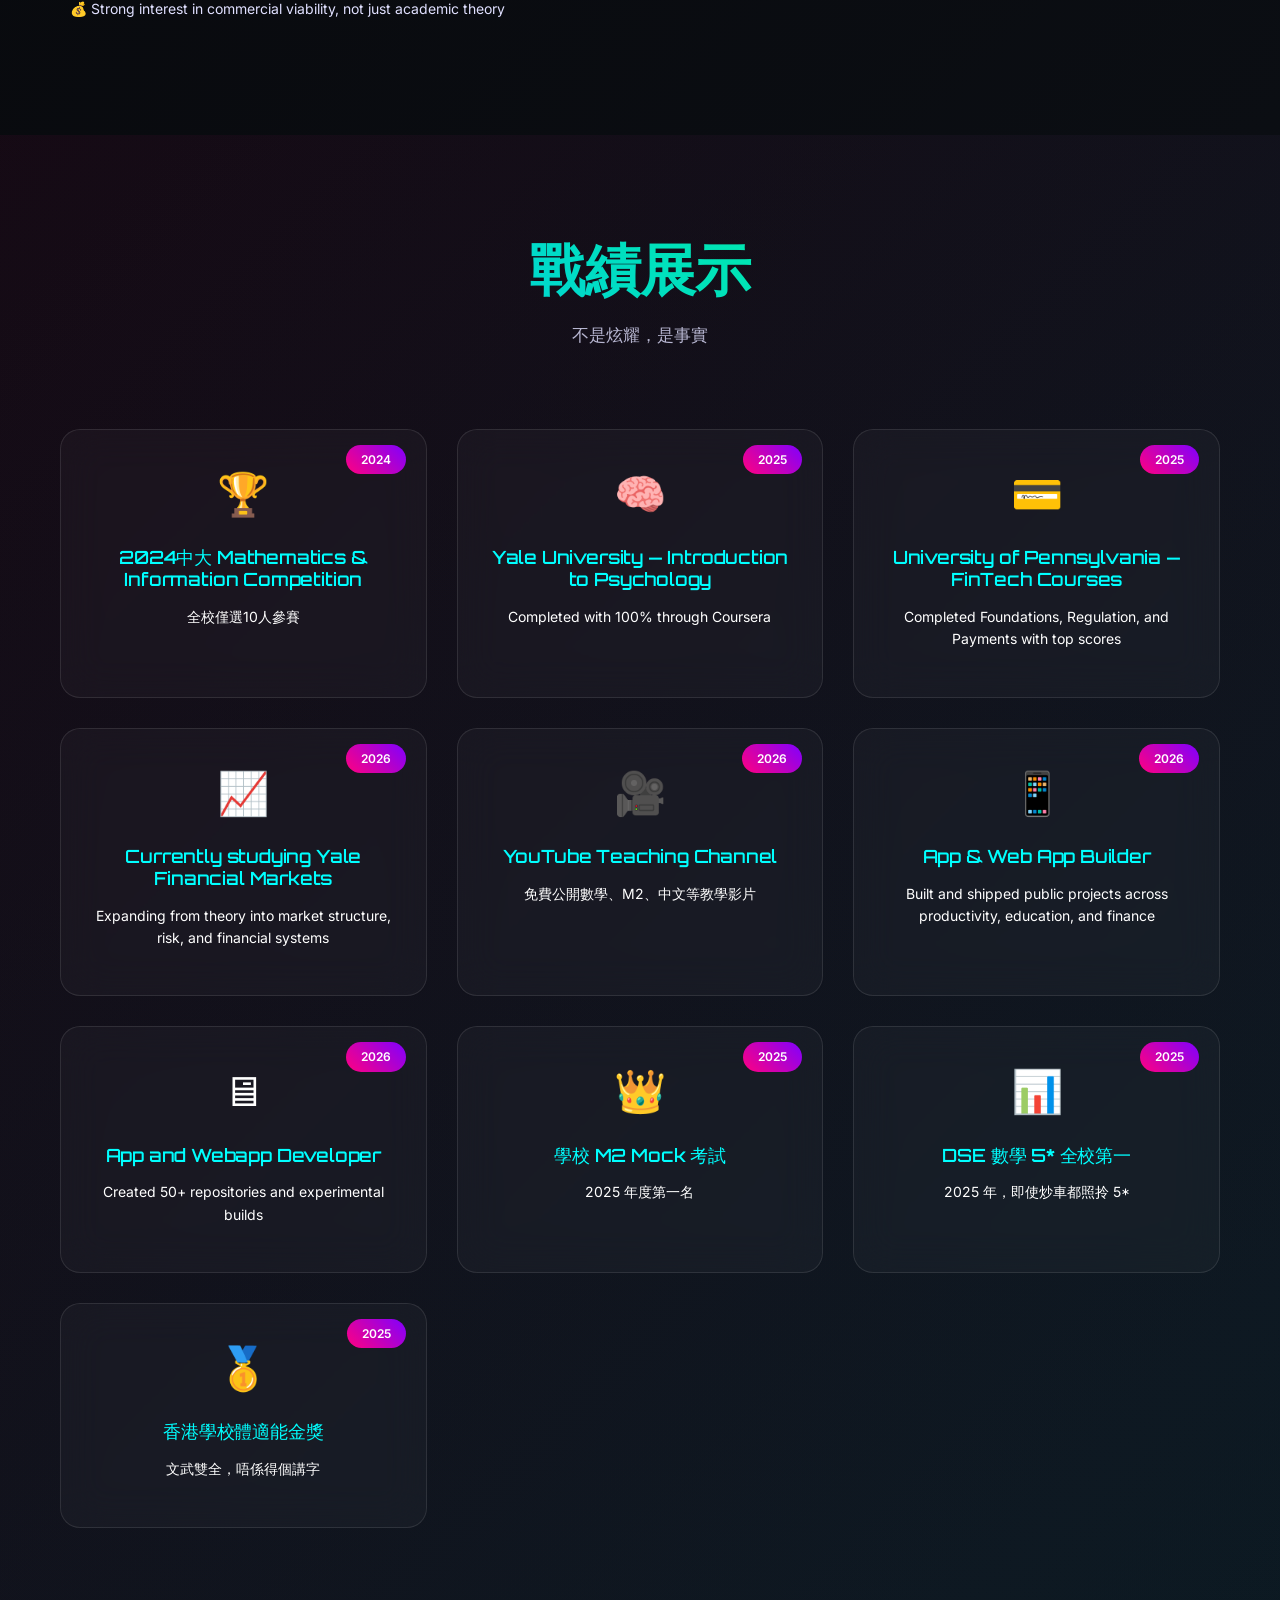
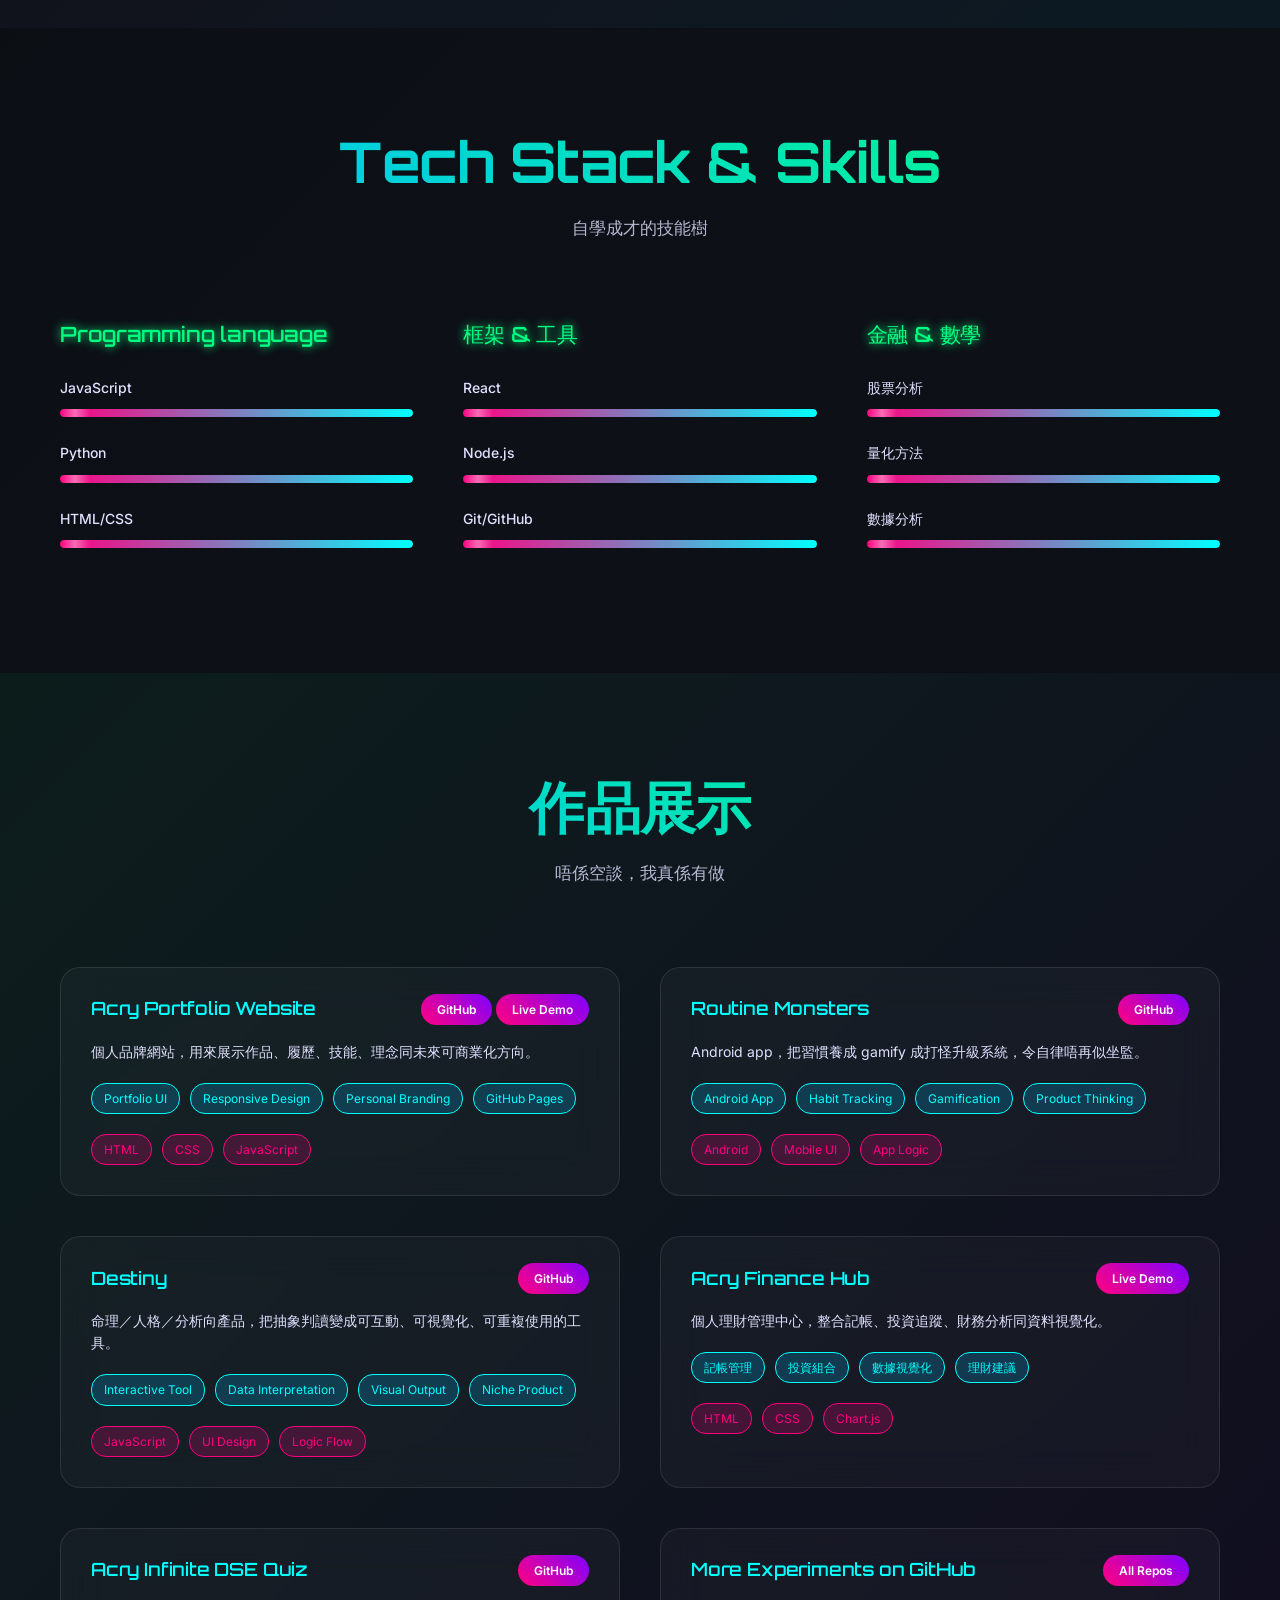
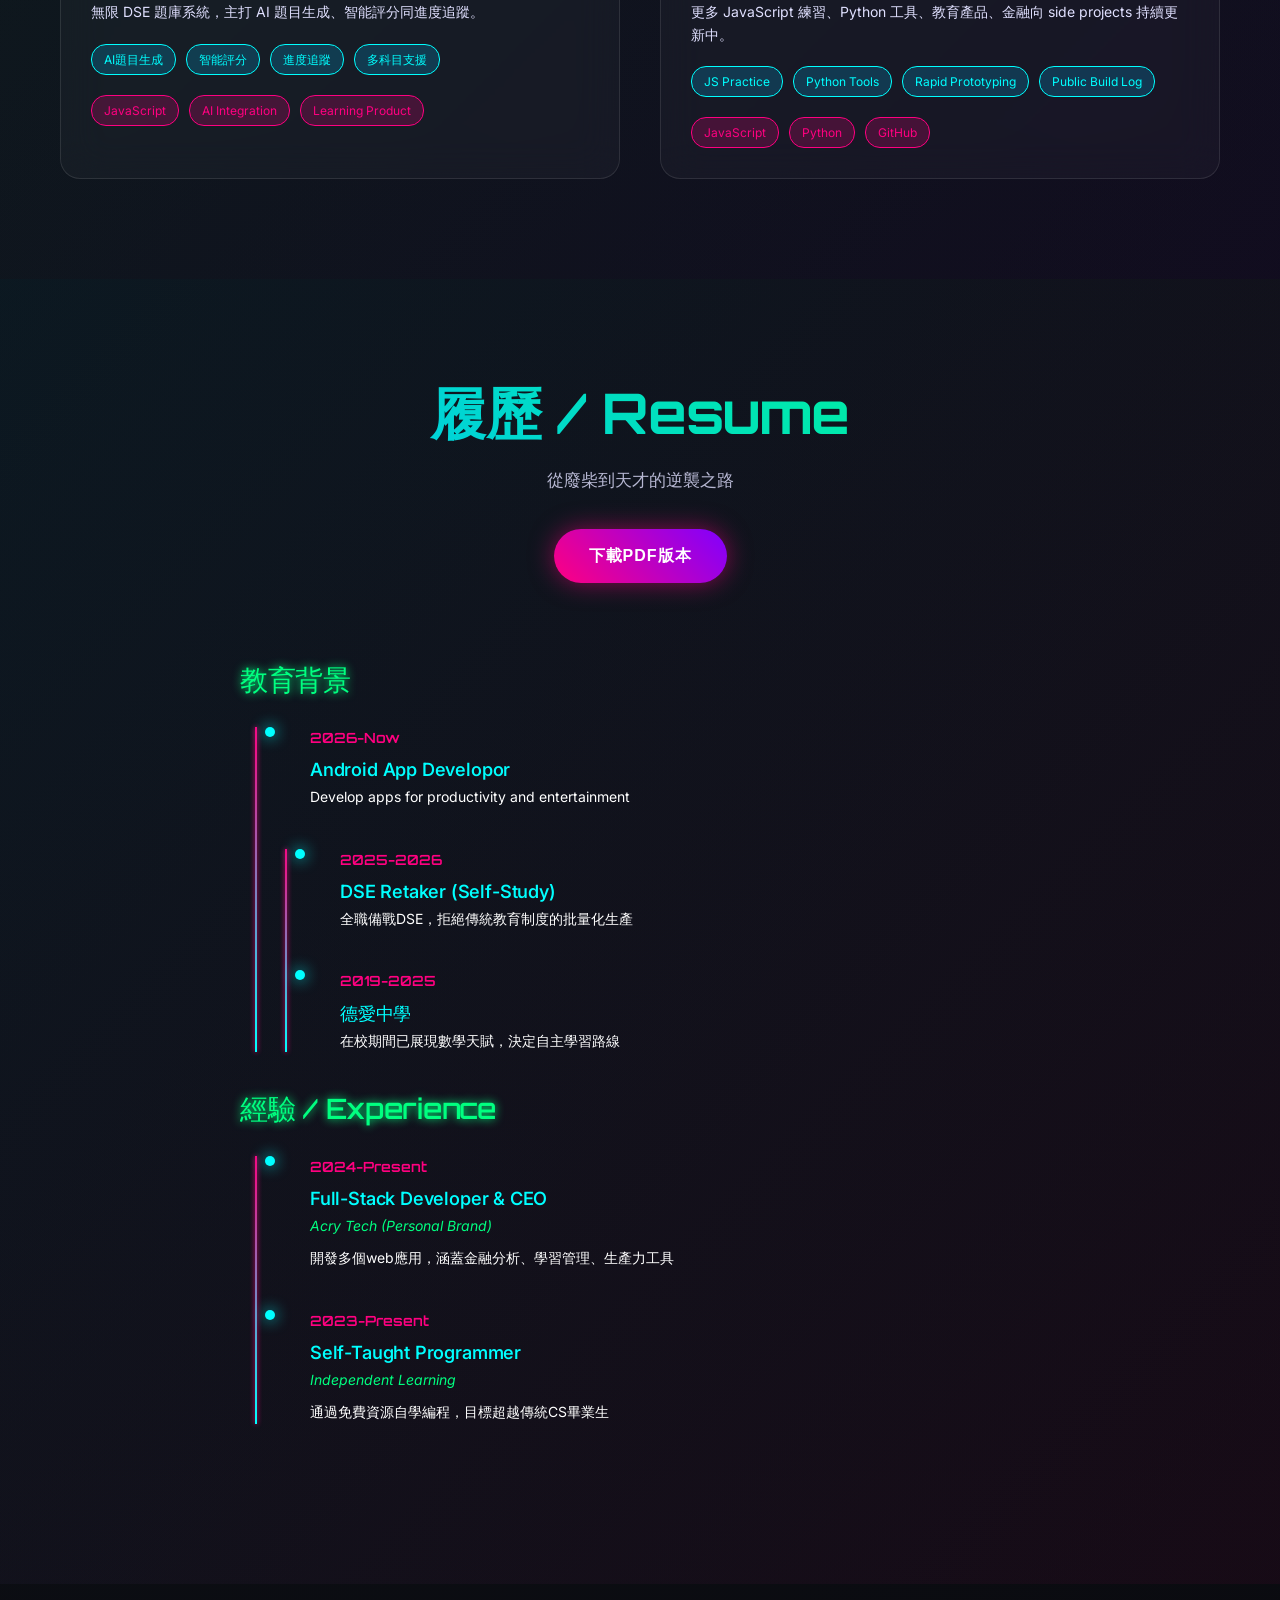
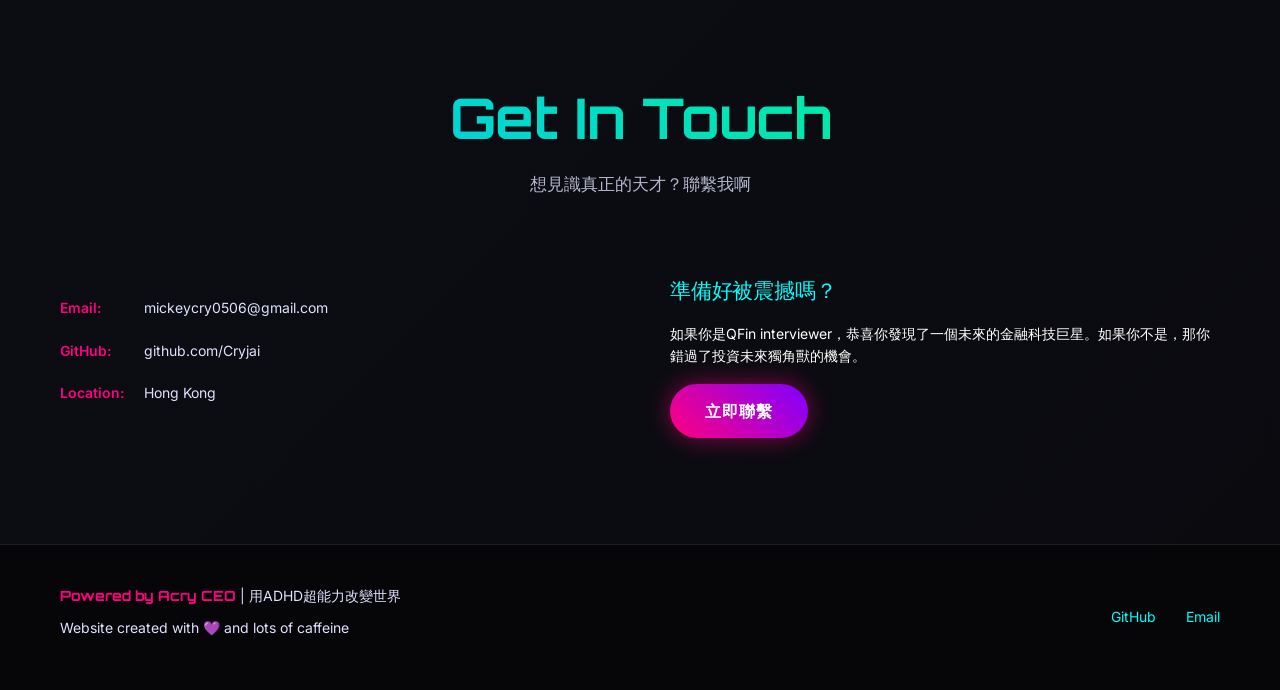
==== commit f41bc20b: "Update index.html" ====
--- a/index.html
+++ b/index.html
@@ -65,7 +65,7 @@
             </div>
             <div class="hero-cta">
                 <a href="#projects" class="btn btn-primary">查看作品</a>
-                <a class="btn" href="https://docs.google.com/document/d/1CQCA3GM9DvjjD3zbTpGG7OvkjlzcpNMF_hV-ewGEggA/edit?usp=sharing" target="_blank" rel="noopener noreferrer">
+                <a class="btn" href="Acry Cheng – CV.pdf" target="_blank" rel="noopener noreferrer">
   Download Acry's CV
 </a>
 
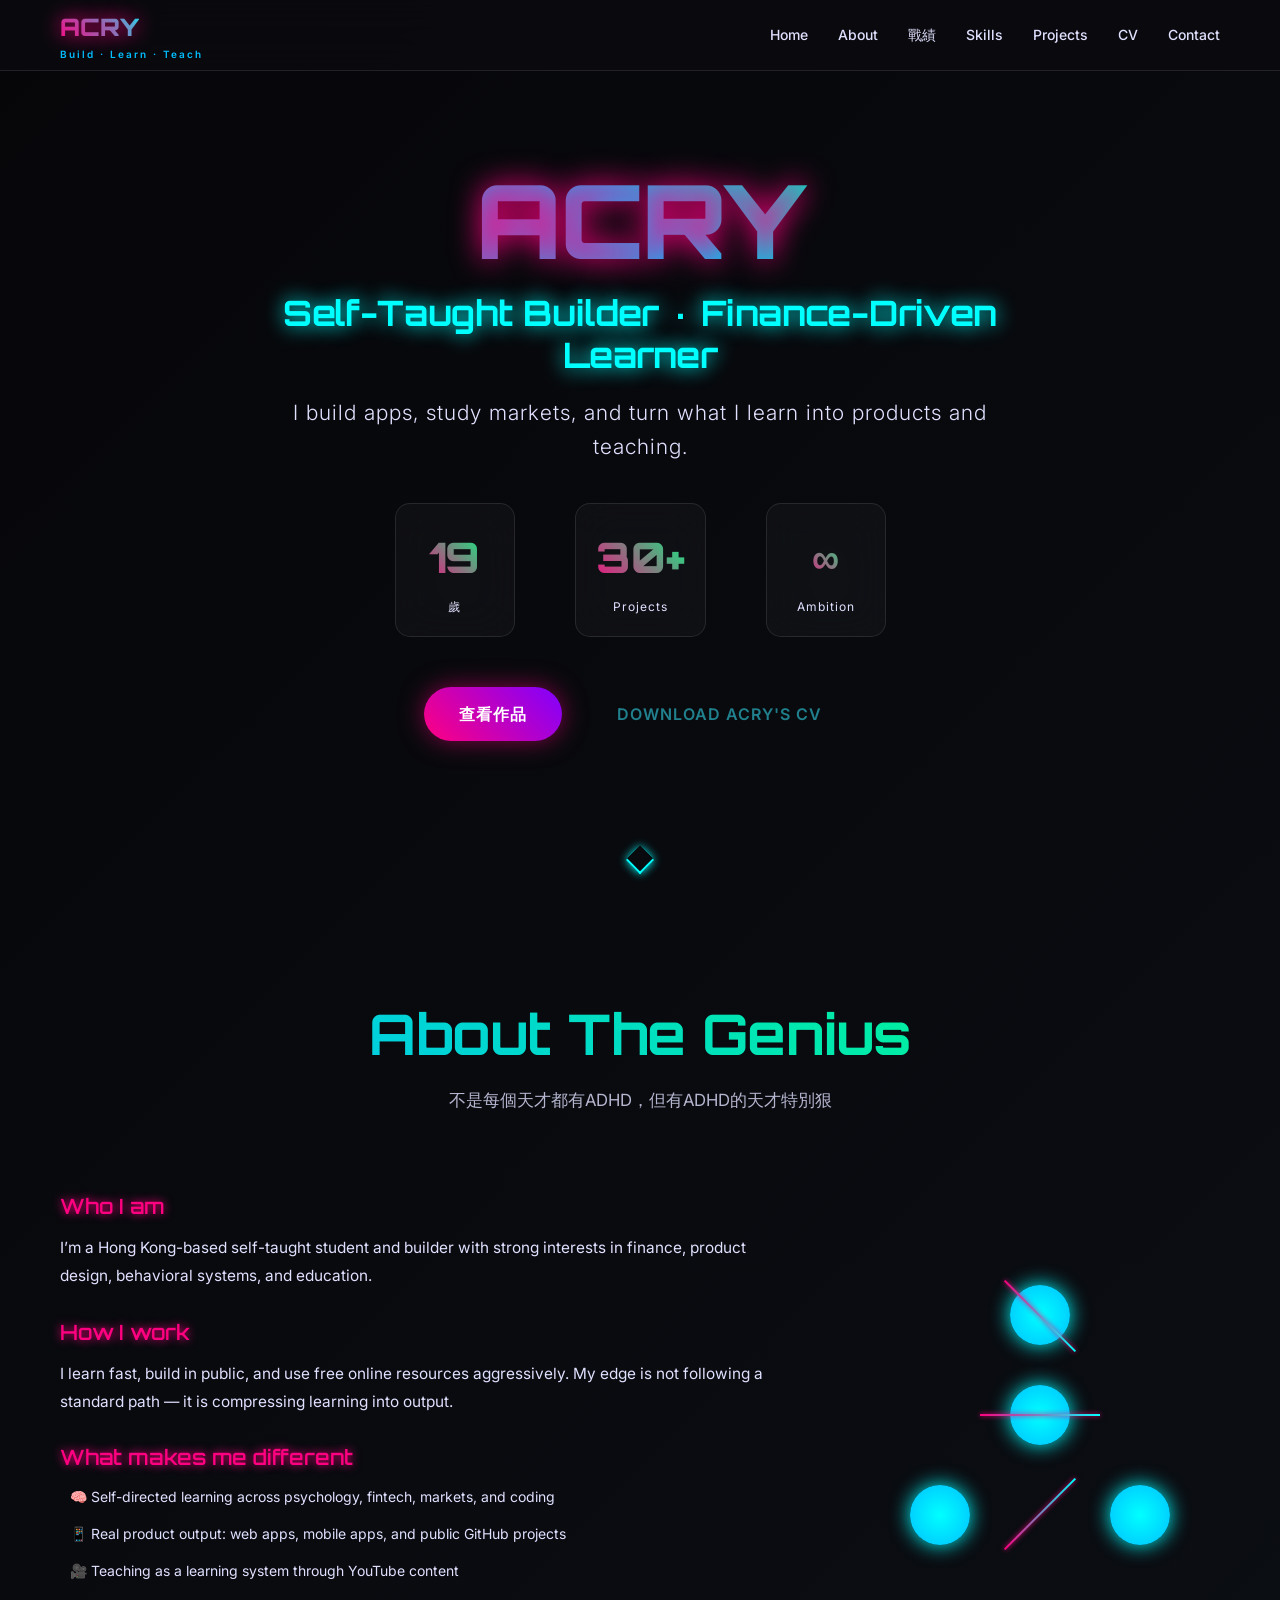
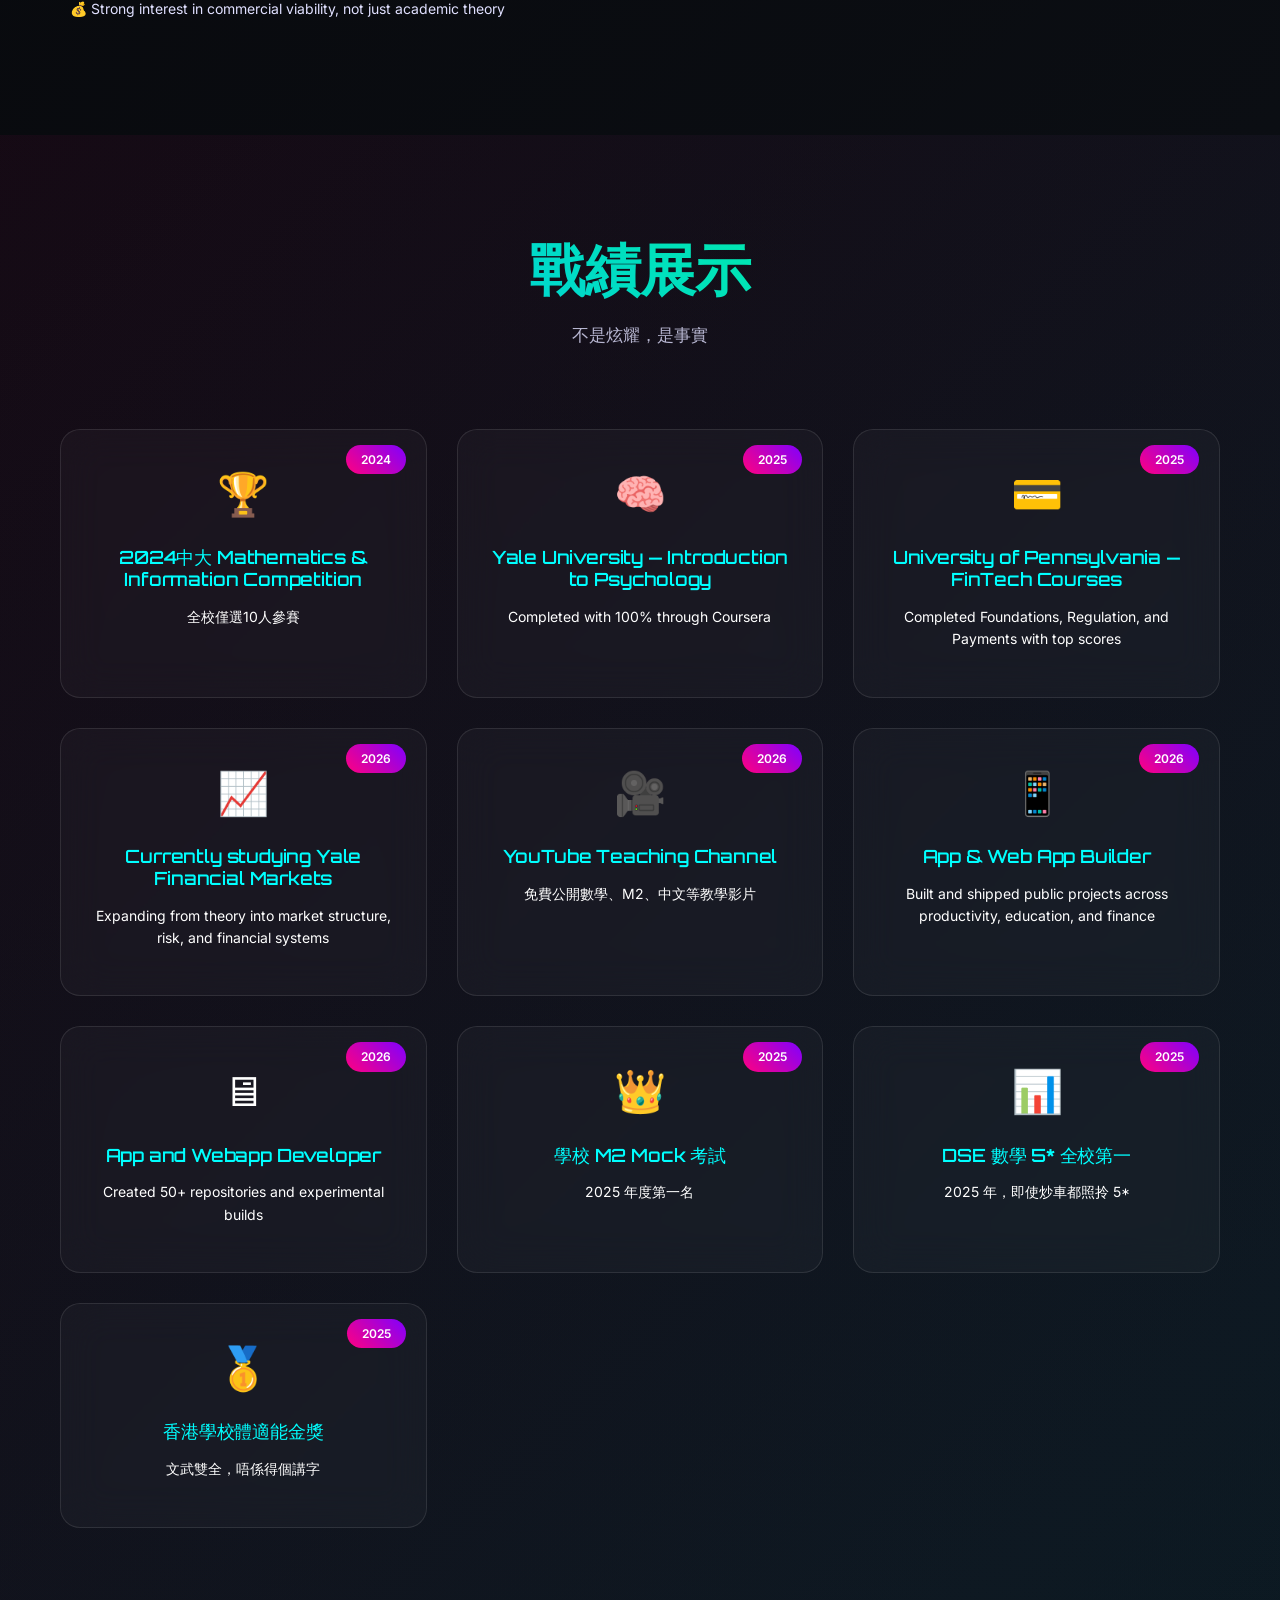
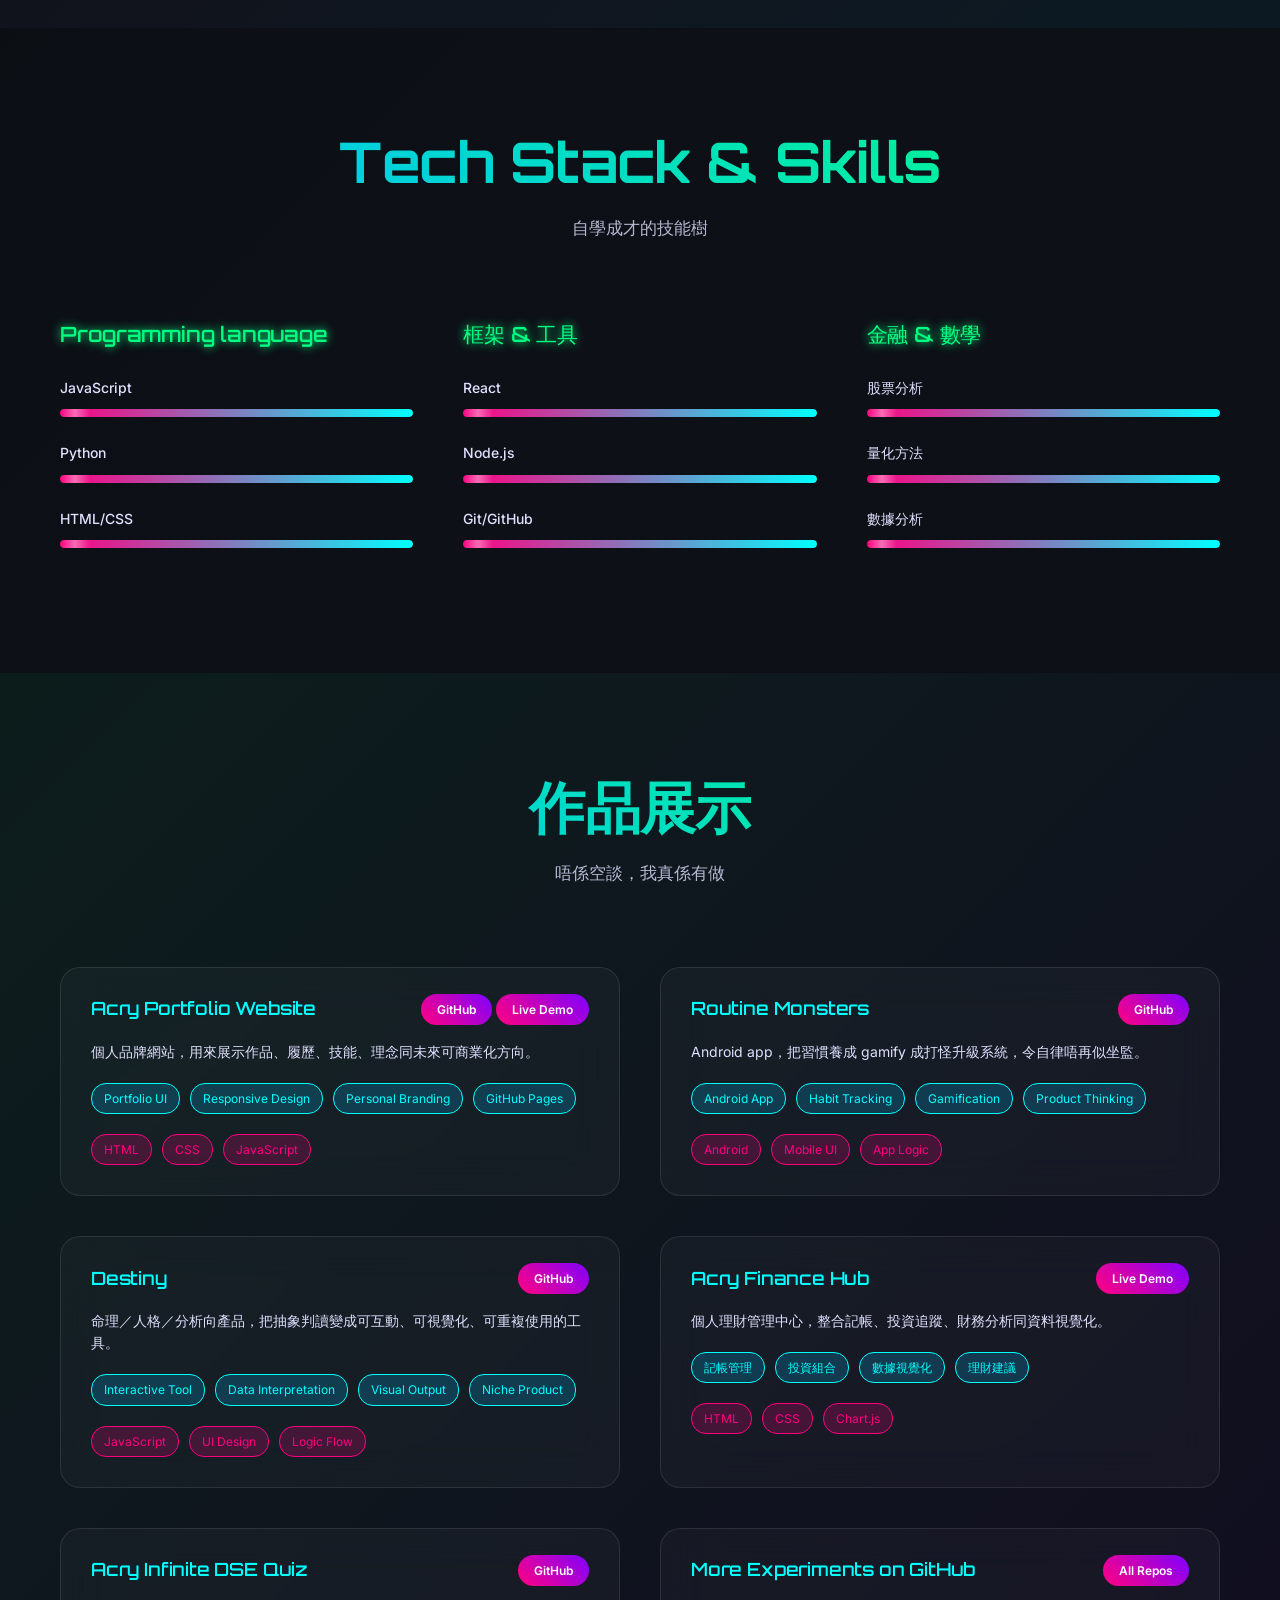
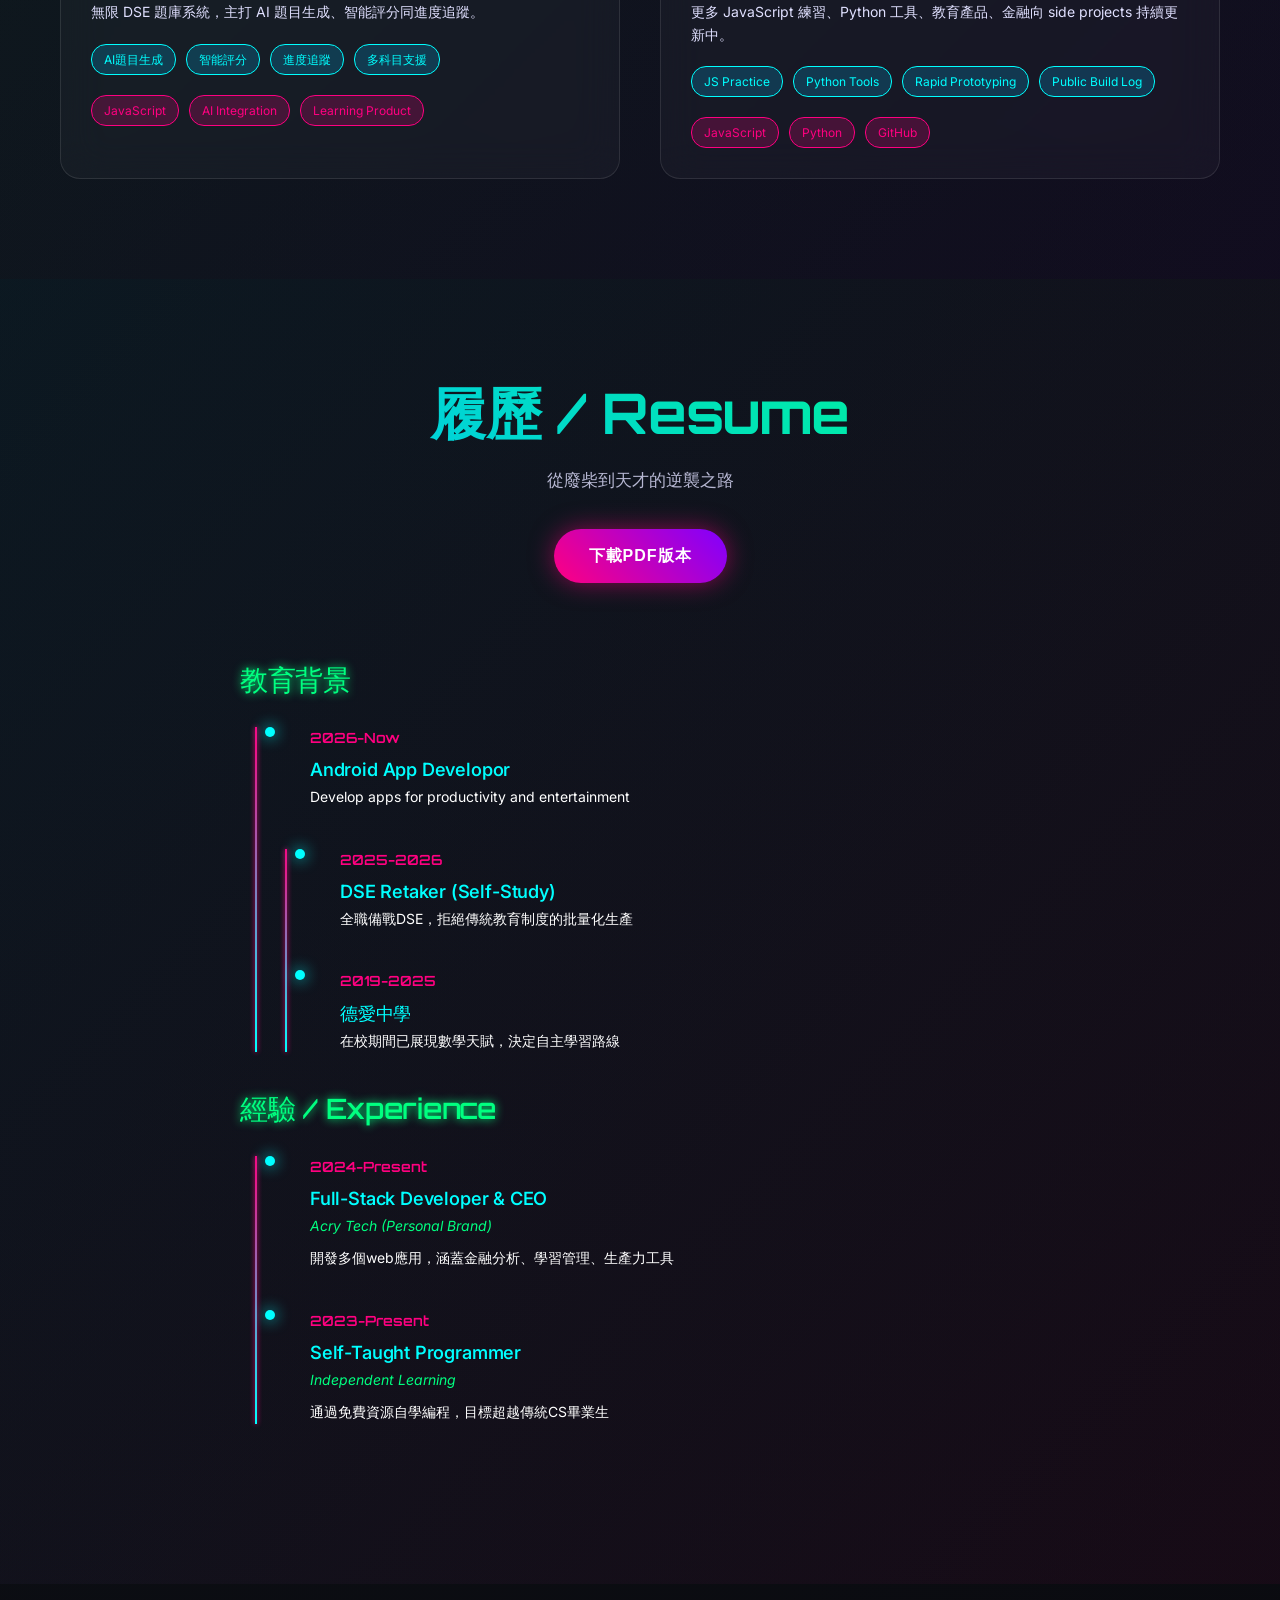
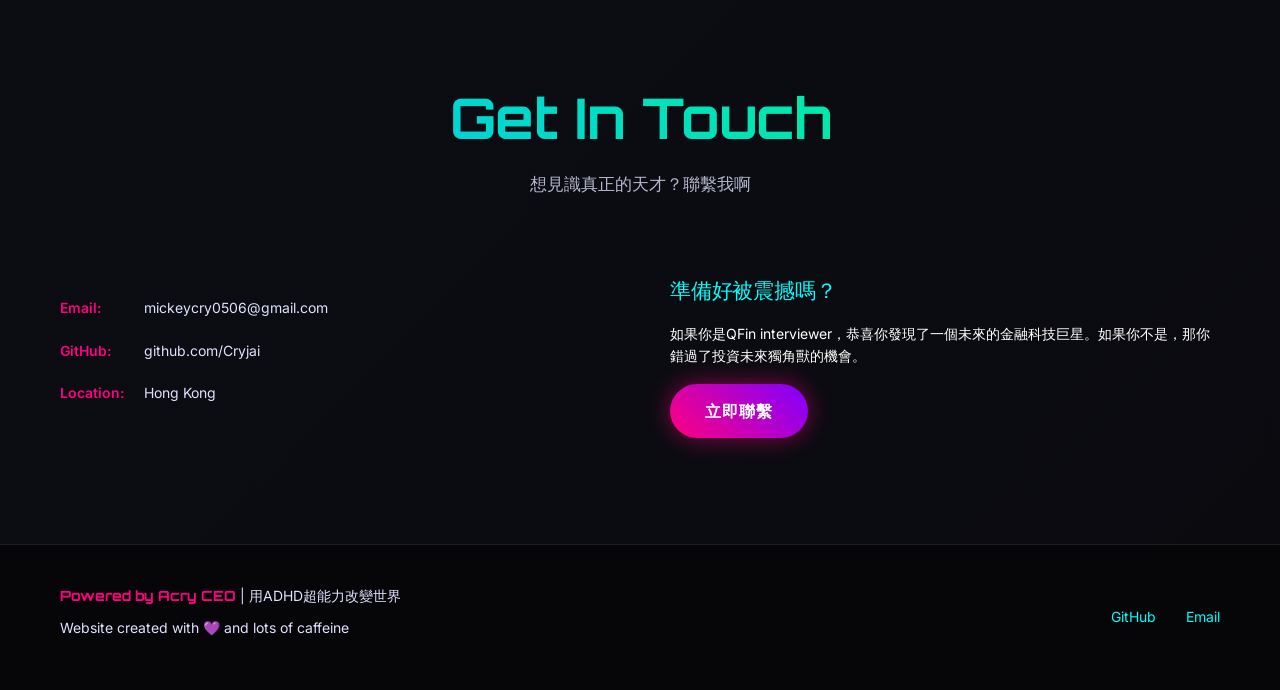
==== commit a5f2d19f: "Update index.html" ====
--- a/index.html
+++ b/index.html
@@ -51,11 +51,11 @@
             </p>
             <div class="hero-stats">
                 <div class="stat">
-                    <span class="stat-number">18</span>
-                    <span class="stat-label">歲天才</span>
+                    <span class="stat-number">19</span>
+                    <span class="stat-label">歲</span>
                 </div>
                 <div class="stat">
-                    <span class="stat-number">5+</span>
+                    <span class="stat-number">30+</span>
                     <span class="stat-label">Projects</span>
                 </div>
                 <div class="stat">
